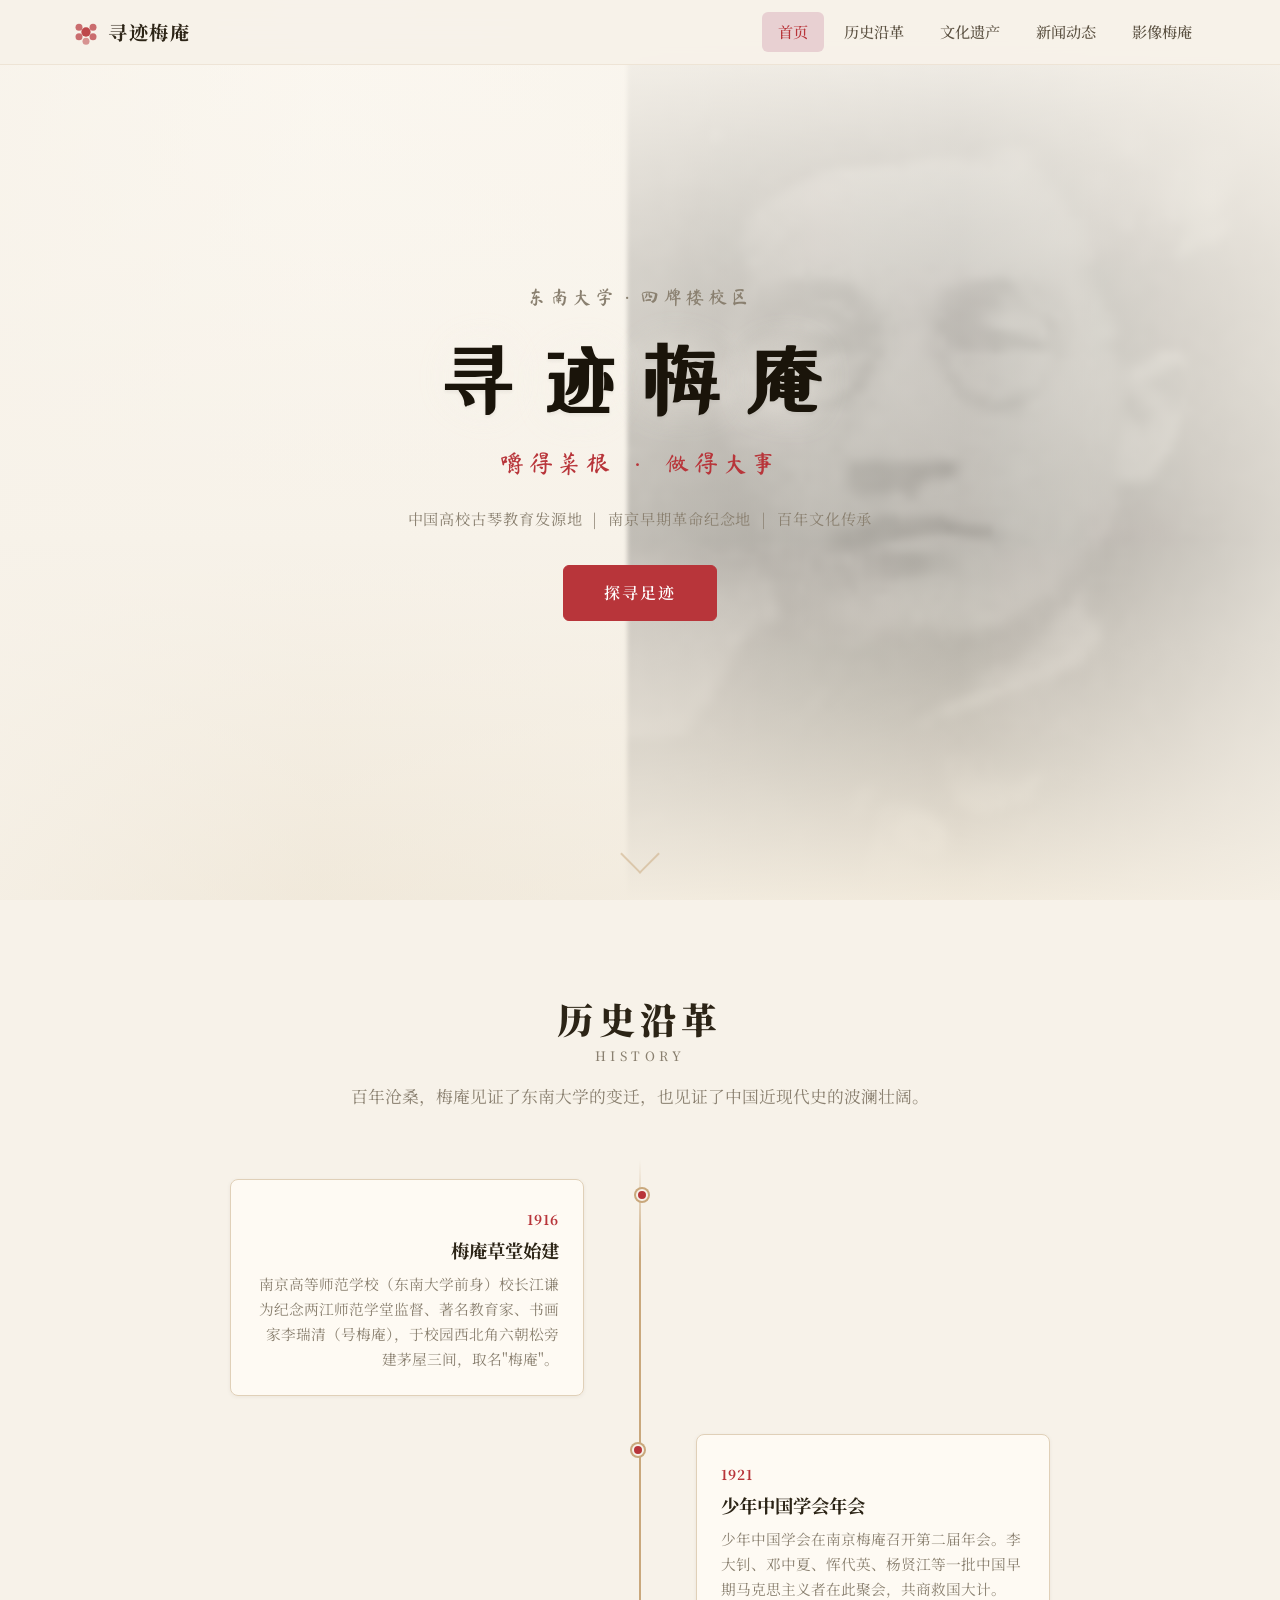
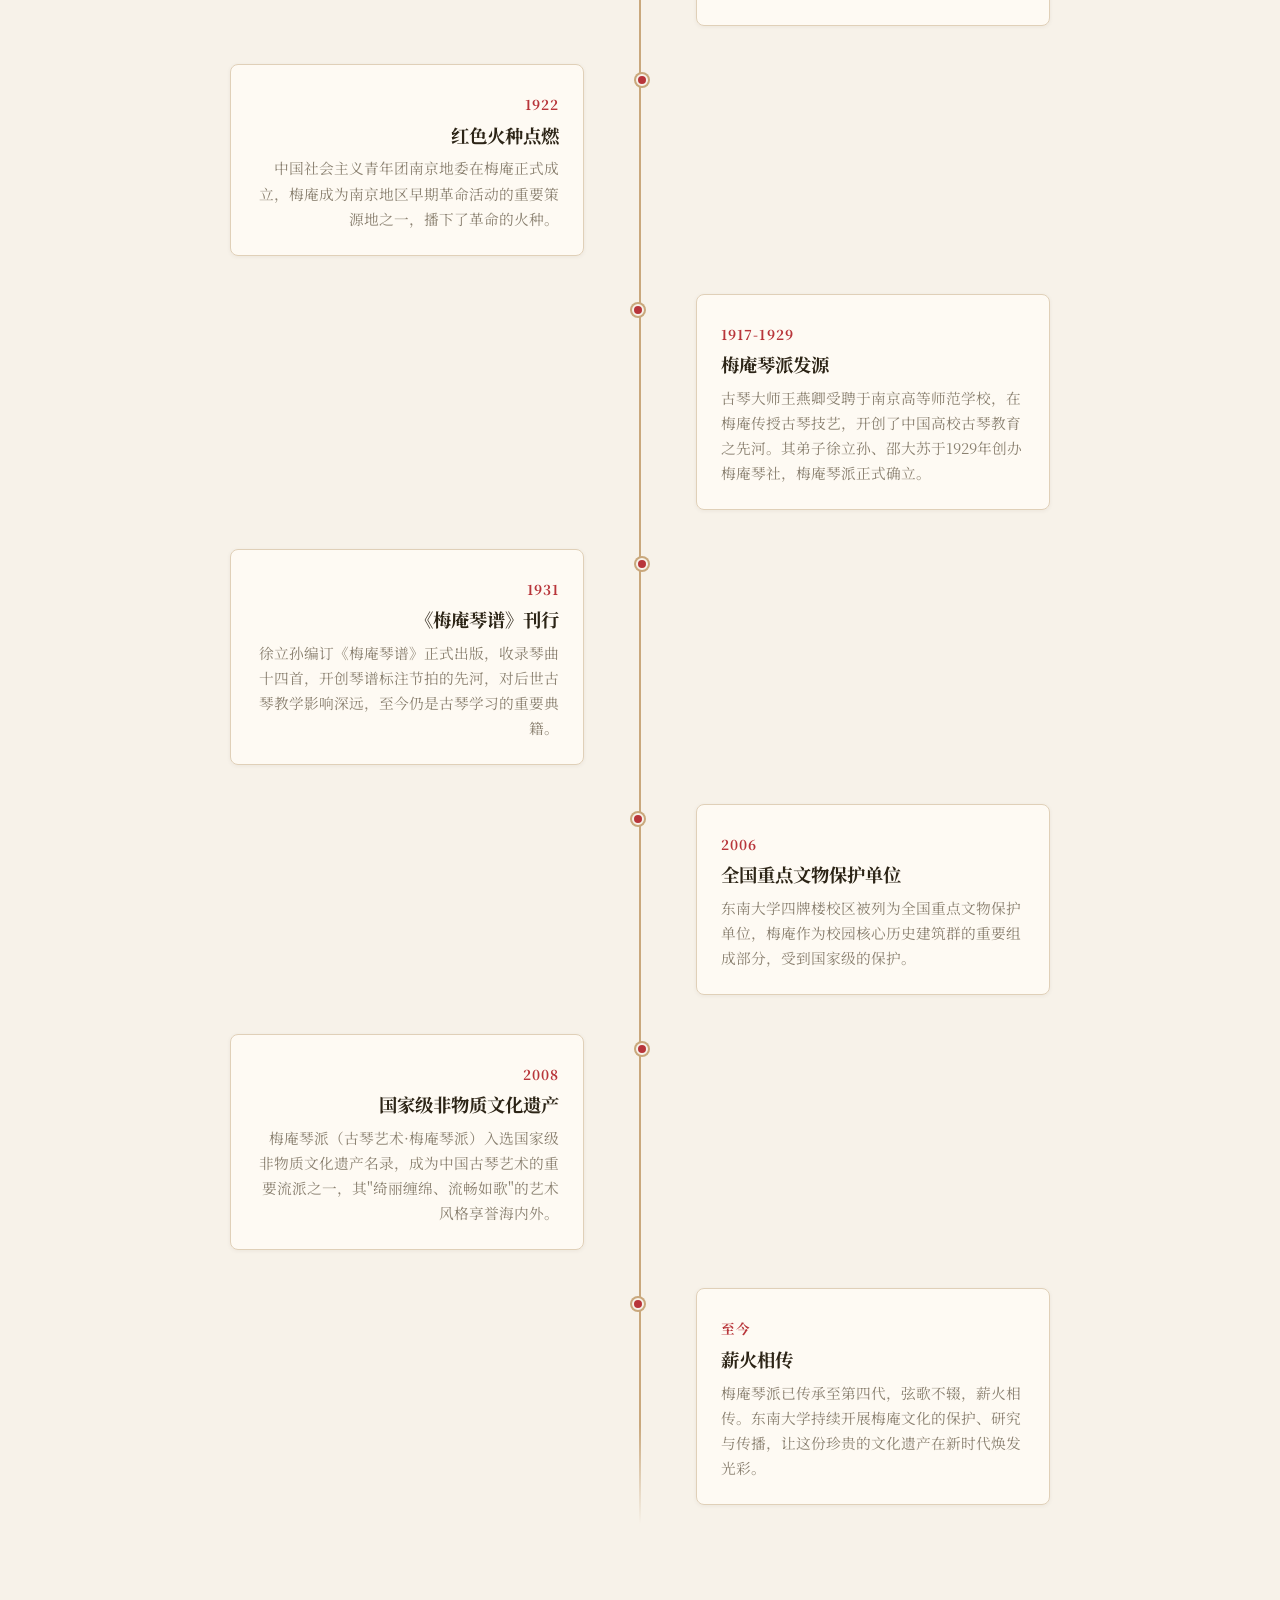
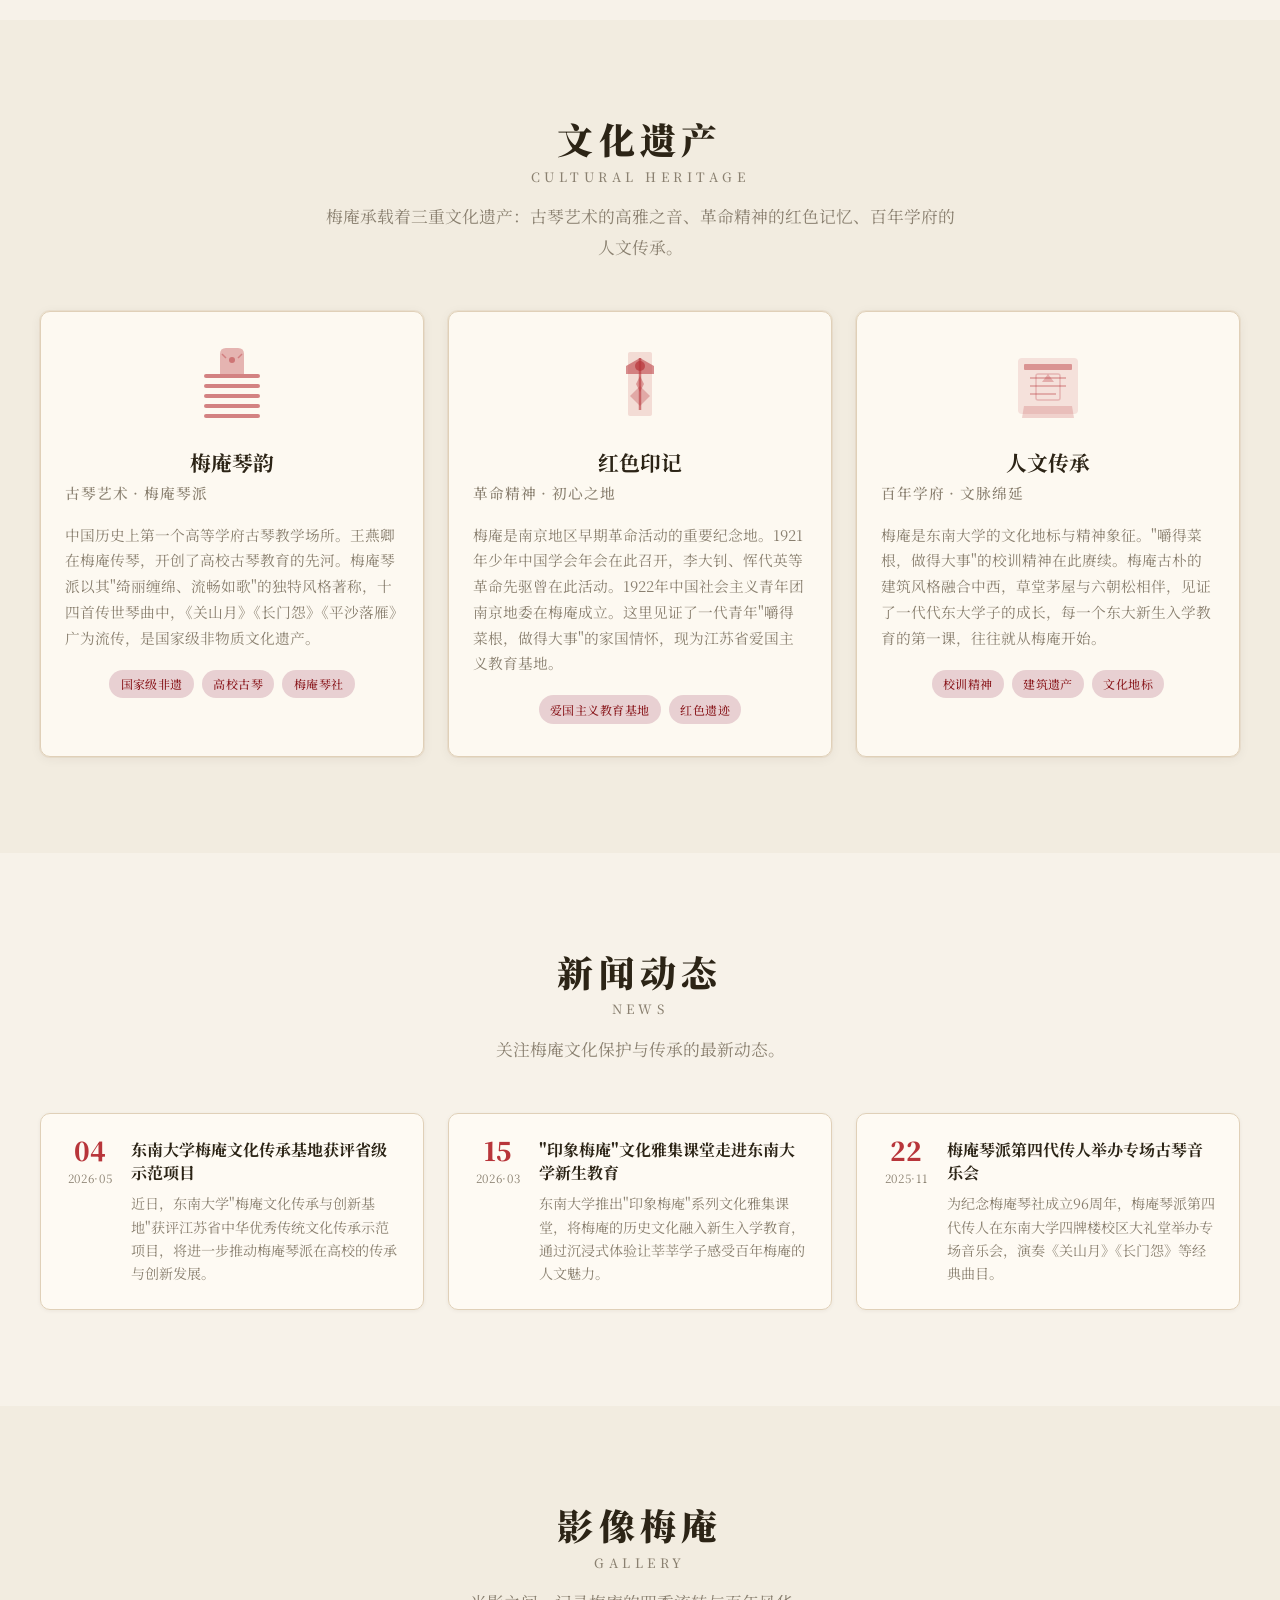
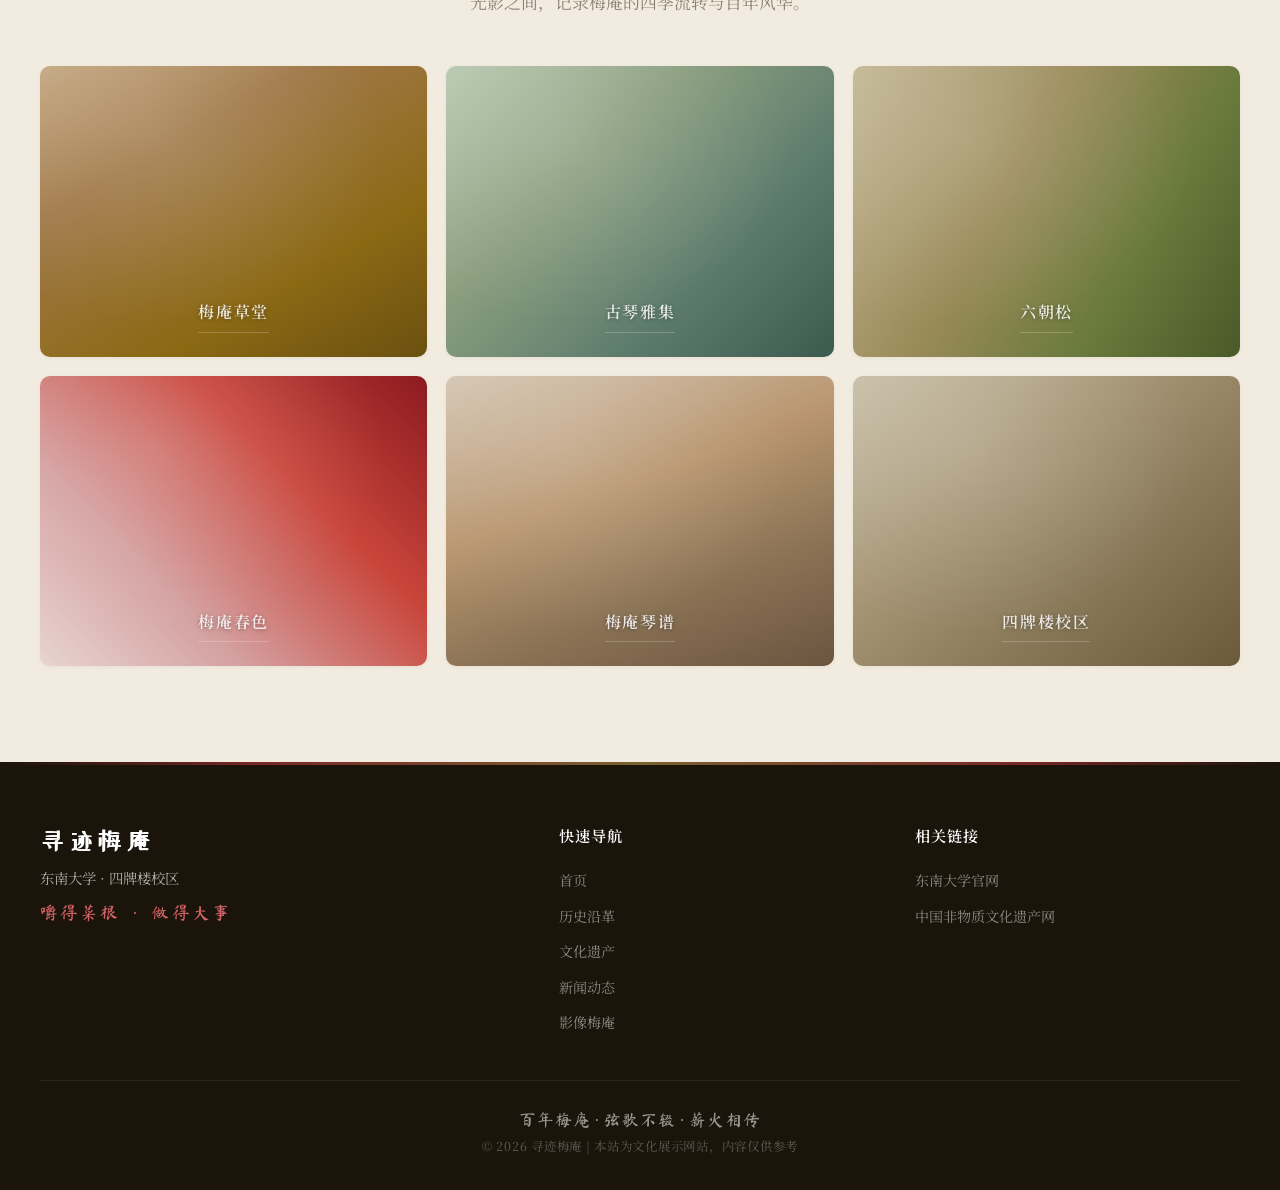
==== 寻迹梅庵.html @ d56ff4b8 "feat: Hero背景改为左梅庵右谢远定虚实结合" ====
<!DOCTYPE html>
<html lang="zh-CN">
<head>
  <meta charset="UTF-8">
  <meta name="viewport" content="width=device-width, initial-scale=1.0">
  <meta name="description" content="寻迹梅庵——东南大学梅庵，中国古琴教育发源地，南京早期革命纪念地。探访千年古韵与梅影禅心。">
  <title>寻迹梅庵 | 东南大学</title>
  <link rel="preconnect" href="https://fonts.googleapis.com">
  <link rel="preconnect" href="https://fonts.gstatic.com" crossorigin>
  <link href="https://fonts.googleapis.com/css2?family=Noto+Serif+SC:wght@400;500;700;900&family=ZCOOL+XiaoWei&family=Ma+Shan+Zheng&display=swap" rel="stylesheet">
  <link rel="stylesheet" href="style.css">
</head>
<body>

  <!-- ========== 导航栏 ========== -->
  <header class="nav" id="navbar">
    <div class="nav-inner">
      <a href="#hero" class="nav-logo">
        <svg class="plum-icon" viewBox="0 0 24 24" width="28" height="28">
          <circle cx="12" cy="12" r="4" fill="currentColor" opacity="0.9"/>
          <circle cx="18" cy="8" r="3" fill="currentColor" opacity="0.7"/>
          <circle cx="6" cy="8" r="3" fill="currentColor" opacity="0.7"/>
          <circle cx="18" cy="16" r="3" fill="currentColor" opacity="0.7"/>
          <circle cx="6" cy="16" r="3" fill="currentColor" opacity="0.7"/>
          <circle cx="12" cy="20" r="3" fill="currentColor" opacity="0.5"/>
        </svg>
        <span>寻迹梅庵</span>
      </a>
      <nav class="nav-links" id="navLinks">
        <a href="#hero" class="active">首页</a>
        <a href="#history">历史沿革</a>
        <a href="#heritage">文化遗产</a>
        <a href="#news">新闻动态</a>
        <a href="#gallery">影像梅庵</a>
      </nav>
      <button class="hamburger" id="hamburger" aria-label="菜单">
        <span></span><span></span><span></span>
      </button>
    </div>
  </header>

  <main>

    <!-- ========== HERO 大屏 ========== -->
    <section class="hero" id="hero">
      <div class="hero-bg">
        <div class="hero-bg-left"></div>
        <div class="hero-bg-right"></div>
        <div class="hero-bg-overlay"></div>
      </div>
      <!-- 飘落花瓣 -->
      <div class="petals" aria-hidden="true">
        <span class="petal p1"></span><span class="petal p2"></span><span class="petal p3"></span>
        <span class="petal p4"></span><span class="petal p5"></span><span class="petal p6"></span>
        <span class="petal p7"></span><span class="petal p8"></span>
      </div>
      <div class="hero-content">
        <p class="hero-pre">东南大学 · 四牌楼校区</p>
        <h1 class="hero-title">寻迹梅庵</h1>
        <p class="hero-sub">嚼得菜根 &nbsp;·&nbsp; 做得大事</p>
        <p class="hero-desc">中国高校古琴教育发源地 &nbsp;|&nbsp; 南京早期革命纪念地 &nbsp;|&nbsp; 百年文化传承</p>
        <a href="#history" class="hero-cta">探寻足迹</a>
      </div>
      <div class="scroll-hint">
        <span></span>
      </div>
    </section>

    <!-- ========== 历史沿革 ========== -->
    <section class="section" id="history">
      <div class="container">
        <h2 class="section-title reveal">
          <span class="title-cn">历史沿革</span>
          <span class="title-en">HISTORY</span>
        </h2>
        <p class="section-intro reveal">百年沧桑，梅庵见证了东南大学的变迁，也见证了中国近现代史的波澜壮阔。</p>

        <div class="timeline">
          <div class="timeline-line"></div>

          <div class="timeline-event left reveal">
            <div class="timeline-card">
              <span class="timeline-year">1916</span>
              <h3>梅庵草堂始建</h3>
              <p>南京高等师范学校（东南大学前身）校长江谦为纪念两江师范学堂监督、著名教育家、书画家李瑞清（号梅庵），于校园西北角六朝松旁建茅屋三间，取名"梅庵"。</p>
            </div>
          </div>

          <div class="timeline-event right reveal">
            <div class="timeline-card">
              <span class="timeline-year">1921</span>
              <h3>少年中国学会年会</h3>
              <p>少年中国学会在南京梅庵召开第二届年会。李大钊、邓中夏、恽代英、杨贤江等一批中国早期马克思主义者在此聚会，共商救国大计。</p>
            </div>
          </div>

          <div class="timeline-event left reveal">
            <div class="timeline-card">
              <span class="timeline-year">1922</span>
              <h3>红色火种点燃</h3>
              <p>中国社会主义青年团南京地委在梅庵正式成立，梅庵成为南京地区早期革命活动的重要策源地之一，播下了革命的火种。</p>
            </div>
          </div>

          <div class="timeline-event right reveal">
            <div class="timeline-card">
              <span class="timeline-year">1917-1929</span>
              <h3>梅庵琴派发源</h3>
              <p>古琴大师王燕卿受聘于南京高等师范学校，在梅庵传授古琴技艺，开创了中国高校古琴教育之先河。其弟子徐立孙、邵大苏于1929年创办梅庵琴社，梅庵琴派正式确立。</p>
            </div>
          </div>

          <div class="timeline-event left reveal">
            <div class="timeline-card">
              <span class="timeline-year">1931</span>
              <h3>《梅庵琴谱》刊行</h3>
              <p>徐立孙编订《梅庵琴谱》正式出版，收录琴曲十四首，开创琴谱标注节拍的先河，对后世古琴教学影响深远，至今仍是古琴学习的重要典籍。</p>
            </div>
          </div>

          <div class="timeline-event right reveal">
            <div class="timeline-card">
              <span class="timeline-year">2006</span>
              <h3>全国重点文物保护单位</h3>
              <p>东南大学四牌楼校区被列为全国重点文物保护单位，梅庵作为校园核心历史建筑群的重要组成部分，受到国家级的保护。</p>
            </div>
          </div>

          <div class="timeline-event left reveal">
            <div class="timeline-card">
              <span class="timeline-year">2008</span>
              <h3>国家级非物质文化遗产</h3>
              <p>梅庵琴派（古琴艺术·梅庵琴派）入选国家级非物质文化遗产名录，成为中国古琴艺术的重要流派之一，其"绮丽缠绵、流畅如歌"的艺术风格享誉海内外。</p>
            </div>
          </div>

          <div class="timeline-event right reveal">
            <div class="timeline-card">
              <span class="timeline-year">至今</span>
              <h3>薪火相传</h3>
              <p>梅庵琴派已传承至第四代，弦歌不辍，薪火相传。东南大学持续开展梅庵文化的保护、研究与传播，让这份珍贵的文化遗产在新时代焕发光彩。</p>
            </div>
          </div>
        </div>
      </div>
    </section>

    <!-- ========== 文化遗产（三卡片） ========== -->
    <section class="section section-alt" id="heritage">
      <div class="container">
        <h2 class="section-title reveal">
          <span class="title-cn">文化遗产</span>
          <span class="title-en">CULTURAL HERITAGE</span>
        </h2>
        <p class="section-intro reveal">梅庵承载着三重文化遗产：古琴艺术的高雅之音、革命精神的红色记忆、百年学府的人文传承。</p>

        <div class="heritage-cards">
          <div class="heritage-card reveal" style="--delay: 0">
            <div class="card-icon">
              <svg viewBox="0 0 80 80" width="80" height="80">
                <rect x="12" y="30" width="56" height="4" rx="2" fill="currentColor" opacity="0.6"/>
                <rect x="12" y="40" width="56" height="4" rx="2" fill="currentColor" opacity="0.6"/>
                <rect x="12" y="50" width="56" height="4" rx="2" fill="currentColor" opacity="0.6"/>
                <rect x="12" y="60" width="56" height="4" rx="2" fill="currentColor" opacity="0.6"/>
                <rect x="12" y="70" width="56" height="4" rx="2" fill="currentColor" opacity="0.6"/>
                <path d="M28 30 L28 10 Q28 4 34 4 L46 4 Q52 4 52 10 L52 30" fill="currentColor" opacity="0.35"/>
                <circle cx="40" cy="16" r="3" fill="currentColor" opacity="0.5"/>
                <line x1="34" y1="14" x2="30" y2="10" stroke="currentColor" stroke-width="1.5" opacity="0.4"/>
                <line x1="46" y1="14" x2="50" y2="10" stroke="currentColor" stroke-width="1.5" opacity="0.4"/>
              </svg>
            </div>
            <h3>梅庵琴韵</h3>
            <p class="card-subtitle">古琴艺术 · 梅庵琴派</p>
            <p>中国历史上第一个高等学府古琴教学场所。王燕卿在梅庵传琴，开创了高校古琴教育的先河。梅庵琴派以其"绮丽缠绵、流畅如歌"的独特风格著称，十四首传世琴曲中，《关山月》《长门怨》《平沙落雁》广为流传，是国家级非物质文化遗产。</p>
            <div class="card-tags">
              <span>国家级非遗</span><span>高校古琴</span><span>梅庵琴社</span>
            </div>
          </div>

          <div class="heritage-card reveal" style="--delay: 0.15">
            <div class="card-icon">
              <svg viewBox="0 0 80 80" width="80" height="80">
                <rect x="28" y="8" width="24" height="64" rx="2" fill="currentColor" opacity="0.15"/>
                <line x1="40" y1="14" x2="40" y2="66" stroke="currentColor" stroke-width="2.5" opacity="0.6"/>
                <path d="M26 22 L40 14 L54 22 L54 30 L26 30 Z" fill="currentColor" opacity="0.55"/>
                <circle cx="40" cy="22" r="5" fill="currentColor" opacity="0.7"/>
                <path d="M36 40 L40 32 L44 40 L40 48 Z" fill="currentColor" opacity="0.4"/>
                <path d="M30 52 L40 42 L50 52 L40 62 Z" fill="currentColor" opacity="0.3"/>
              </svg>
            </div>
            <h3>红色印记</h3>
            <p class="card-subtitle">革命精神 · 初心之地</p>
            <p>梅庵是南京地区早期革命活动的重要纪念地。1921年少年中国学会年会在此召开，李大钊、恽代英等革命先驱曾在此活动。1922年中国社会主义青年团南京地委在梅庵成立。这里见证了一代青年"嚼得菜根，做得大事"的家国情怀，现为江苏省爱国主义教育基地。</p>
            <div class="card-tags">
              <span>爱国主义教育基地</span><span>红色遗迹</span>
            </div>
          </div>

          <div class="heritage-card reveal" style="--delay: 0.3">
            <div class="card-icon">
              <svg viewBox="0 0 80 80" width="80" height="80">
                <rect x="10" y="14" width="60" height="56" rx="4" fill="currentColor" opacity="0.12"/>
                <rect x="16" y="20" width="48" height="6" rx="1" fill="currentColor" opacity="0.45"/>
                <line x1="22" y1="34" x2="58" y2="34" stroke="currentColor" stroke-width="2" opacity="0.3"/>
                <line x1="22" y1="42" x2="58" y2="42" stroke="currentColor" stroke-width="2" opacity="0.3"/>
                <line x1="22" y1="50" x2="48" y2="50" stroke="currentColor" stroke-width="2" opacity="0.3"/>
                <path d="M16 62 L14 74 L66 74 L64 62" fill="currentColor" opacity="0.2"/>
                <rect x="28" y="30" width="24" height="26" rx="2" stroke="currentColor" stroke-width="1.5" fill="none" opacity="0.25"/>
                <path d="M34 38 L40 30 L46 38" fill="currentColor" opacity="0.3"/>
              </svg>
            </div>
            <h3>人文传承</h3>
            <p class="card-subtitle">百年学府 · 文脉绵延</p>
            <p>梅庵是东南大学的文化地标与精神象征。"嚼得菜根，做得大事"的校训精神在此赓续。梅庵古朴的建筑风格融合中西，草堂茅屋与六朝松相伴，见证了一代代东大学子的成长，每一个东大新生入学教育的第一课，往往就从梅庵开始。</p>
            <div class="card-tags">
              <span>校训精神</span><span>建筑遗产</span><span>文化地标</span>
            </div>
          </div>
        </div>
      </div>
    </section>

    <!-- ========== 新闻动态 ========== -->
    <section class="section" id="news">
      <div class="container">
        <h2 class="section-title reveal">
          <span class="title-cn">新闻动态</span>
          <span class="title-en">NEWS</span>
        </h2>
        <p class="section-intro reveal">关注梅庵文化保护与传承的最新动态。</p>

        <div class="news-grid">
          <article class="news-card reveal">
            <div class="news-date"><span class="news-day">04</span><span class="news-mon">2026·05</span></div>
            <div class="news-body">
              <h3>东南大学梅庵文化传承基地获评省级示范项目</h3>
              <p>近日，东南大学"梅庵文化传承与创新基地"获评江苏省中华优秀传统文化传承示范项目，将进一步推动梅庵琴派在高校的传承与创新发展。</p>
            </div>
          </article>

          <article class="news-card reveal">
            <div class="news-date"><span class="news-day">15</span><span class="news-mon">2026·03</span></div>
            <div class="news-body">
              <h3>"印象梅庵"文化雅集课堂走进东南大学新生教育</h3>
              <p>东南大学推出"印象梅庵"系列文化雅集课堂，将梅庵的历史文化融入新生入学教育，通过沉浸式体验让莘莘学子感受百年梅庵的人文魅力。</p>
            </div>
          </article>

          <article class="news-card reveal">
            <div class="news-date"><span class="news-day">22</span><span class="news-mon">2025·11</span></div>
            <div class="news-body">
              <h3>梅庵琴派第四代传人举办专场古琴音乐会</h3>
              <p>为纪念梅庵琴社成立96周年，梅庵琴派第四代传人在东南大学四牌楼校区大礼堂举办专场音乐会，演奏《关山月》《长门怨》等经典曲目。</p>
            </div>
          </article>
        </div>
      </div>
    </section>

    <!-- ========== 影像梅庵 ========== -->
    <section class="section section-alt" id="gallery">
      <div class="container">
        <h2 class="section-title reveal">
          <span class="title-cn">影像梅庵</span>
          <span class="title-en">GALLERY</span>
        </h2>
        <p class="section-intro reveal">光影之间，记录梅庵的四季流转与百年风华。</p>

        <div class="gallery-grid">
          <!-- 6 张占位图：CSS 渐变模拟 -->
          <div class="gallery-item reveal" data-caption="梅庵草堂 — 六朝松旁的百年建筑">
            <div class="gallery-img g-img-1">
              <span class="gallery-label">梅庵草堂</span>
            </div>
          </div>
          <div class="gallery-item reveal" data-caption="古琴雅集 — 梅庵琴派传承人演奏">
            <div class="gallery-img g-img-2">
              <span class="gallery-label">古琴雅集</span>
            </div>
          </div>
          <div class="gallery-item reveal" data-caption="六朝松 — 与梅庵相伴千年的古树">
            <div class="gallery-img g-img-3">
              <span class="gallery-label">六朝松</span>
            </div>
          </div>
          <div class="gallery-item reveal" data-caption="梅庵春色 — 梅花盛开时节">
            <div class="gallery-img g-img-4">
              <span class="gallery-label">梅庵春色</span>
            </div>
          </div>
          <div class="gallery-item reveal" data-caption="梅庵琴谱 — 1931年徐立孙编订">
            <div class="gallery-img g-img-5">
              <span class="gallery-label">梅庵琴谱</span>
            </div>
          </div>
          <div class="gallery-item reveal" data-caption="四牌楼校区 — 全国重点文物保护单位">
            <div class="gallery-img g-img-6">
              <span class="gallery-label">四牌楼校区</span>
            </div>
          </div>
        </div>
      </div>
    </section>

  </main>

  <!-- ========== 页脚 ========== -->
  <footer class="footer">
    <div class="footer-decor"></div>
    <div class="container">
      <div class="footer-content">
        <div class="footer-brand">
          <h3>寻迹梅庵</h3>
          <p>东南大学 · 四牌楼校区</p>
          <p class="footer-motto">嚼得菜根 &nbsp;·&nbsp; 做得大事</p>
        </div>
        <div class="footer-links">
          <h4>快速导航</h4>
          <a href="#hero">首页</a>
          <a href="#history">历史沿革</a>
          <a href="#heritage">文化遗产</a>
          <a href="#news">新闻动态</a>
          <a href="#gallery">影像梅庵</a>
        </div>
        <div class="footer-links">
          <h4>相关链接</h4>
          <a href="https://www.seu.edu.cn" target="_blank" rel="noopener">东南大学官网</a>
          <a href="https://www.ihchina.cn" target="_blank" rel="noopener">中国非物质文化遗产网</a>
        </div>
      </div>
      <div class="footer-bottom">
        <p>百年梅庵 · 弦歌不辍 · 薪火相传</p>
        <p class="footer-copy">© 2026 寻迹梅庵 | 本站为文化展示网站，内容仅供参考</p>
      </div>
    </div>
  </footer>

  <!-- ========== 灯箱 ========== -->
  <div class="lightbox" id="lightbox" aria-hidden="true">
    <button class="lightbox-close" id="lightboxClose" aria-label="关闭">&times;</button>
    <div class="lightbox-content">
      <div class="lightbox-img" id="lightboxImg"></div>
      <p class="lightbox-caption" id="lightboxCaption"></p>
    </div>
  </div>

  <script src="script.js"></script>
</body>
</html>
---- style.css ----
/* ============================================================
   寻迹梅庵 — 东南大学梅庵文化展示网站
   设计语言：中国水墨风 × 现代极简
   ============================================================ */

/* ---------- Google Fonts ---------- */
/* Noto Serif SC, ZCOOL XiaoWei, Ma Shan Zheng — loaded via <link> */

/* ============================================================
   CSS 自定义属性
   ============================================================ */
:root {
  /* 核心色板 */
  --color-paper:      #f7f2e9;
  --color-paper-dark: #ede4d3;
  --color-paper-alt:  #f2ece0;
  --color-cream:      #fdfaf4;

  --color-ink:        #2c2416;
  --color-ink-dark:   #1a140a;
  --color-ink-light:  #5c5242;
  --color-ink-muted:  #8a8070;

  --color-ochre:      #9b6b3d;
  --color-ochre-light:#c9a87c;
  --color-ochre-lighter:#e0d0b8;

  --color-plum:       #b8353a;
  --color-plum-light: #d46468;
  --color-plum-dark:  #8b1a1f;
  --color-plum-pale:  #e8d0d2;

  --color-stone:      #7a7265;
  --color-jade:       #5b7a6c;
  --color-jade-light: #8aaa9c;
  --color-gold:       #b8944b;
  --color-gold-light: #d4bc7e;

  /* 表面 */
  --surface-card:     rgba(255,252,245,0.85);
  --surface-nav:      rgba(247,242,233,0.94);

  /* 阴影 */
  --shadow-sm:        0 1px 4px rgba(44,36,22,0.06);
  --shadow-md:        0 4px 16px rgba(44,36,22,0.08);
  --shadow-lg:        0 8px 32px rgba(44,36,22,0.10);
  --shadow-card:      0 2px 12px rgba(44,36,22,0.06), 0 0 0 1px rgba(201,168,124,0.15);

  /* 间距 */
  --space-section:    6rem;
  --space-container:  2rem;

  /* 过渡 */
  --ease-out:         cubic-bezier(0.22, 0.61, 0.36, 1);
  --ease-in-out:      cubic-bezier(0.4, 0, 0.2, 1);
}

/* ============================================================
   基础重置
   ============================================================ */
*, *::before, *::after {
  box-sizing: border-box;
  margin: 0;
  padding: 0;
}

html {
  scroll-behavior: smooth;
  font-size: 16px;
  -webkit-font-smoothing: antialiased;
  -moz-osx-font-smoothing: grayscale;
}

body {
  font-family: "Noto Serif SC", "STSong", "Songti SC", "SimSun", "KaiTi", serif;
  font-weight: 400;
  color: var(--color-ink-light);
  background-color: var(--color-paper);
  line-height: 1.85;
  overflow-x: hidden;
}

img { display: block; max-width: 100%; }
a { color: inherit; text-decoration: none; }
ul, ol { list-style: none; }
button { font: inherit; cursor: pointer; border: none; background: none; color: inherit; }

h1, h2, h3, h4 {
  font-family: "Noto Serif SC", "STZhongsong", "Songti SC", serif;
  font-weight: 700;
  color: var(--color-ink);
  line-height: 1.3;
}

/* ============================================================
   通用工具类
   ============================================================ */
.container {
  max-width: 1200px;
  margin: 0 auto;
  padding: 0 var(--space-container);
}

.section {
  padding: var(--space-section) 0;
}

.section-alt {
  background-color: var(--color-paper-alt);
}

.section-title {
  text-align: center;
  margin-bottom: 1rem;
}

.section-title .title-cn {
  display: block;
  font-size: 2.25rem;
  font-weight: 900;
  color: var(--color-ink);
  letter-spacing: 0.15em;
}

.section-title .title-en {
  display: block;
  font-size: 0.8rem;
  font-weight: 500;
  color: var(--color-ink-muted);
  letter-spacing: 0.35em;
  text-transform: uppercase;
  margin-top: 0.35rem;
}

.section-intro {
  text-align: center;
  max-width: 640px;
  margin: 0 auto 3rem;
  color: var(--color-ink-muted);
  font-size: 1.05rem;
}

/* ---------- 滚动渐现 ---------- */
.reveal {
  opacity: 0;
  transform: translateY(30px);
  transition: opacity 0.8s var(--ease-out), transform 0.8s var(--ease-out);
}

.reveal.revealed {
  opacity: 1;
  transform: translateY(0);
}

/* ============================================================
   导航栏
   ============================================================ */
.nav {
  position: fixed;
  top: 0;
  left: 0;
  right: 0;
  z-index: 1000;
  background: var(--surface-nav);
  backdrop-filter: blur(16px);
  -webkit-backdrop-filter: blur(16px);
  border-bottom: 1px solid rgba(201,168,124,0.18);
  transition: box-shadow 0.3s ease;
}

.nav.scrolled {
  box-shadow: 0 1px 12px rgba(44,36,22,0.08);
}

.nav-inner {
  display: flex;
  align-items: center;
  justify-content: space-between;
  max-width: 1200px;
  margin: 0 auto;
  padding: 0 var(--space-container);
  height: 64px;
}

.nav-logo {
  display: flex;
  align-items: center;
  gap: 0.5rem;
  font-size: 1.2rem;
  font-weight: 700;
  color: var(--color-ink);
  letter-spacing: 0.08em;
  transition: color 0.2s;
}

.nav-logo:hover { color: var(--color-plum); }
.plum-icon { color: var(--color-plum); transition: transform 0.3s ease; }
.nav-logo:hover .plum-icon { transform: rotate(30deg); }

.nav-links {
  display: flex;
  gap: 0.25rem;
}

.nav-links a {
  padding: 0.4rem 1rem;
  border-radius: 6px;
  font-size: 0.95rem;
  font-weight: 500;
  color: var(--color-ink-light);
  transition: color 0.25s, background 0.25s;
}

.nav-links a:hover,
.nav-links a.active {
  color: var(--color-plum);
  background: var(--color-plum-pale);
}

/* ---------- 汉堡菜单 ---------- */
.hamburger {
  display: none;
  flex-direction: column;
  gap: 5px;
  padding: 4px;
  cursor: pointer;
}

.hamburger span {
  display: block;
  width: 24px;
  height: 2px;
  background: var(--color-ink);
  border-radius: 2px;
  transition: transform 0.3s ease, opacity 0.3s ease;
}

.hamburger.open span:nth-child(1) { transform: translateY(7px) rotate(45deg); }
.hamburger.open span:nth-child(2) { opacity: 0; }
.hamburger.open span:nth-child(3) { transform: translateY(-7px) rotate(-45deg); }

/* ============================================================
   HERO 大屏
   ============================================================ */
.hero {
  position: relative;
  min-height: 100vh;
  display: flex;
  align-items: center;
  justify-content: center;
  overflow: hidden;
}

.hero-bg {
  position: absolute;
  inset: 0;
  z-index: -1;
  display: flex;
}

/* 左半 — 东南大学梅庵 */
.hero-bg-left {
  width: 50%;
  height: 100%;
  background: url('images/meian_wikimedia.jpg') center/cover no-repeat;
  filter: blur(2px) brightness(0.65);
  transform: scale(1.04); /* 防止模糊边缘露白 */
}

/* 右半 — 谢远定全身像 */
.hero-bg-right {
  width: 50%;
  height: 100%;
  background: url('images/0e08924de571230f312fb9c9788cb3e2.jpeg') center/cover no-repeat;
  filter: blur(2px) brightness(0.65);
  transform: scale(1.04);
}

/* 虚化渐变遮罩 — 保持宣纸底色氛围，确保文字可读 */
.hero-bg-overlay {
  position: absolute;
  inset: 0;
  background:
    linear-gradient(90deg,
      rgba(247,242,233,0.75) 0%,
      rgba(247,242,233,0.35) 25%,
      rgba(247,242,233,0.55) 50%,
      rgba(247,242,233,0.35) 75%,
      rgba(247,242,233,0.75) 100%
    ),
    linear-gradient(180deg,
      var(--color-cream) 0%,
      rgba(253,250,244,0.6) 30%,
      rgba(247,242,233,0.4) 60%,
      var(--color-paper-dark) 100%
    );
}

/* 飘落花瓣 */
.petals { position: absolute; inset: 0; pointer-events: none; overflow: hidden; }
.petal {
  position: absolute;
  top: -40px;
  width: 16px;
  height: 16px;
  background: var(--color-plum);
  border-radius: 50% 0 50% 50%;
  opacity: 0;
  animation: petalFall linear infinite;
}
.petal::after {
  content: '';
  position: absolute;
  top: 0; left: 0;
  width: 100%; height: 100%;
  border-radius: inherit;
  background: var(--color-plum-light);
  transform: rotate(72deg);
  opacity: 0.6;
}

.p1 { left: 8%;  animation-duration: 14s; animation-delay: 0s; opacity: 0.14; width: 14px; height: 14px; }
.p2 { left: 18%; animation-duration: 17s; animation-delay: 2s; opacity: 0.10; width: 18px; height: 18px; }
.p3 { left: 28%; animation-duration: 13s; animation-delay: 5s; opacity: 0.12; width: 12px; height: 12px; }
.p4 { left: 42%; animation-duration: 19s; animation-delay: 1s; opacity: 0.09; width: 20px; height: 20px; }
.p5 { left: 55%; animation-duration: 15s; animation-delay: 4s; opacity: 0.11; width: 15px; height: 15px; }
.p6 { left: 68%; animation-duration: 16s; animation-delay: 3s; opacity: 0.13; width: 13px; height: 13px; }
.p7 { left: 80%; animation-duration: 18s; animation-delay: 6s; opacity: 0.10; width: 17px; height: 17px; }
.p8 { left: 92%; animation-duration: 14s; animation-delay: 7s; opacity: 0.12; width: 14px; height: 14px; }

@keyframes petalFall {
  0%   { transform: translateY(-60px) rotate(0deg) translateX(0); opacity: 0; }
  5%   { opacity: var(--p-opacity, 0.12); }
  80%  { opacity: var(--p-opacity, 0.12); }
  100% { transform: translateY(105vh) rotate(540deg) translateX(120px); opacity: 0; }
}

/* Hero 内容 */
.hero-content {
  text-align: center;
  z-index: 2;
  padding: 0 var(--space-container);
  max-width: 780px;
}

.hero-pre {
  font-family: "Ma Shan Zheng", "STKaiti", "KaiTi", cursive;
  font-size: 1.2rem;
  color: var(--color-ink-muted);
  letter-spacing: 0.18em;
  margin-bottom: 0.8rem;
  opacity: 0;
  animation: fadeUp 0.8s 0.2s forwards;
}

.hero-title {
  font-family: "ZCOOL XiaoWei", "STKaiti", "KaiTi", "Noto Serif SC", serif;
  font-size: clamp(3rem, 7vw, 5rem);
  font-weight: 900;
  color: var(--color-ink-dark);
  letter-spacing: 0.25em;
  margin-bottom: 0.6rem;
  opacity: 0;
  animation: fadeUp 0.8s 0.4s forwards;
  text-shadow: 0 0 40px rgba(247,242,233,0.6), 0 2px 4px rgba(0,0,0,0.08);
}

.hero-sub {
  font-family: "Ma Shan Zheng", "STKaiti", "KaiTi", cursive;
  font-size: 1.5rem;
  color: var(--color-plum);
  letter-spacing: 0.2em;
  margin-bottom: 1.2rem;
  opacity: 0;
  animation: fadeUp 0.8s 0.6s forwards;
}

.hero-desc {
  font-size: 0.95rem;
  color: var(--color-ink-muted);
  letter-spacing: 0.06em;
  margin-bottom: 2rem;
  opacity: 0;
  animation: fadeUp 0.8s 0.8s forwards;
}

.hero-cta {
  display: inline-block;
  padding: 0.75rem 2.5rem;
  font-size: 1rem;
  font-weight: 600;
  letter-spacing: 0.12em;
  color: #fff;
  background: var(--color-plum);
  border: 1px solid var(--color-plum);
  border-radius: 6px;
  transition: all 0.3s ease;
  opacity: 0;
  animation: fadeUp 0.8s 1s forwards;
}

.hero-cta:hover {
  background: var(--color-plum-dark);
  border-color: var(--color-plum-dark);
  box-shadow: 0 6px 20px rgba(184,53,58,0.25);
  transform: translateY(-1px);
}

@keyframes fadeUp {
  from { opacity: 0; transform: translateY(20px); }
  to   { opacity: 1; transform: translateY(0); }
}

/* 滚动提示 */
.scroll-hint {
  position: absolute;
  bottom: 2rem;
  left: 50%;
  transform: translateX(-50%);
  animation: bounceHint 2s ease-in-out infinite;
}
.scroll-hint span {
  display: block;
  width: 28px;
  height: 28px;
  border-right: 2px solid var(--color-ochre-light);
  border-bottom: 2px solid var(--color-ochre-light);
  transform: rotate(45deg);
  opacity: 0.5;
}
@keyframes bounceHint {
  0%, 100% { transform: translateX(-50%) translateY(0); }
  50%      { transform: translateX(-50%) translateY(8px); }
}

/* ============================================================
   历史时间线
   ============================================================ */
.timeline {
  position: relative;
  max-width: 900px;
  margin: 0 auto;
}

.timeline-line {
  position: absolute;
  left: 50%;
  top: 0;
  bottom: 0;
  width: 2px;
  background: linear-gradient(180deg,
    transparent 0%,
    var(--color-ochre-light) 5%,
    var(--color-ochre-light) 95%,
    transparent 100%);
  transform: translateX(-50%);
}

.timeline-event {
  position: relative;
  width: 50%;
  padding: 1.2rem 2.5rem;
}

.timeline-event.left  { padding-right: 3.5rem; text-align: right; }
.timeline-event.right { padding-left: 3.5rem; margin-left: 50%; }

/* 时间线圆点 */
.timeline-event::before {
  content: '';
  position: absolute;
  top: 1.8rem;
  width: 12px;
  height: 12px;
  border-radius: 50%;
  background: var(--color-plum);
  border: 2px solid var(--color-paper);
  box-shadow: 0 0 0 2px var(--color-ochre-light);
  z-index: 2;
}
.timeline-event.left::before  { right: -8px; }
.timeline-event.right::before { left: -8px; }

.timeline-card {
  background: var(--surface-card);
  border: 1px solid var(--color-ochre-lighter);
  border-radius: 8px;
  padding: 1.5rem;
  box-shadow: var(--shadow-sm);
  transition: box-shadow 0.3s ease, transform 0.3s ease;
}

.timeline-card:hover {
  box-shadow: var(--shadow-md);
  transform: translateY(-2px);
}

.timeline-year {
  display: inline-block;
  font-size: 0.85rem;
  font-weight: 700;
  color: var(--color-plum);
  letter-spacing: 0.08em;
  margin-bottom: 0.4rem;
}

.timeline-card h3 {
  font-size: 1.15rem;
  margin-bottom: 0.5rem;
  color: var(--color-ink);
}

.timeline-card p {
  font-size: 0.92rem;
  color: var(--color-ink-muted);
  line-height: 1.7;
}

/* ============================================================
   文化遗产卡片
   ============================================================ */
.heritage-cards {
  display: grid;
  grid-template-columns: repeat(3, 1fr);
  gap: 1.5rem;
}

.heritage-card {
  background: var(--surface-card);
  border: 1px solid var(--color-ochre-lighter);
  border-radius: 10px;
  padding: 2rem 1.5rem;
  text-align: center;
  box-shadow: var(--shadow-card);
  transition: transform 0.35s var(--ease-out), box-shadow 0.35s var(--ease-out);
}

.heritage-card:hover {
  transform: translateY(-6px);
  box-shadow: var(--shadow-lg);
}

.card-icon {
  color: var(--color-plum);
  margin-bottom: 1rem;
  display: inline-block;
}

.heritage-card h3 {
  font-size: 1.3rem;
  margin-bottom: 0.25rem;
}

.card-subtitle {
  font-size: 0.85rem;
  color: var(--color-plum);
  letter-spacing: 0.06em;
  margin-bottom: 1rem;
  font-weight: 500;
}

.heritage-card > p {
  font-size: 0.92rem;
  color: var(--color-ink-muted);
  text-align: left;
  line-height: 1.75;
}

.card-tags {
  display: flex;
  flex-wrap: wrap;
  justify-content: center;
  gap: 0.5rem;
  margin-top: 1.2rem;
}

.card-tags span {
  font-size: 0.75rem;
  padding: 0.2rem 0.7rem;
  border-radius: 20px;
  background: var(--color-plum-pale);
  color: var(--color-plum-dark);
  font-weight: 500;
  letter-spacing: 0.04em;
}

/* ============================================================
   新闻动态
   ============================================================ */
.news-grid {
  display: grid;
  grid-template-columns: repeat(3, 1fr);
  gap: 1.5rem;
}

.news-card {
  display: flex;
  gap: 1rem;
  background: var(--surface-card);
  border: 1px solid var(--color-ochre-lighter);
  border-radius: 10px;
  padding: 1.5rem;
  box-shadow: var(--shadow-sm);
  transition: box-shadow 0.3s ease, transform 0.3s ease;
}

.news-card:hover {
  box-shadow: var(--shadow-md);
  transform: translateY(-2px);
}

.news-date {
  flex-shrink: 0;
  text-align: center;
  min-width: 50px;
}

.news-day {
  display: block;
  font-size: 1.6rem;
  font-weight: 900;
  color: var(--color-plum);
  line-height: 1;
}

.news-mon {
  display: block;
  font-size: 0.72rem;
  color: var(--color-ink-muted);
  letter-spacing: 0.06em;
  margin-top: 0.25rem;
}

.news-body h3 {
  font-size: 1rem;
  margin-bottom: 0.5rem;
  line-height: 1.45;
}

.news-body p {
  font-size: 0.88rem;
  color: var(--color-ink-muted);
  line-height: 1.65;
}

/* ============================================================
   影像梅庵 Gallery
   ============================================================ */
.gallery-grid {
  display: grid;
  grid-template-columns: repeat(3, 1fr);
  gap: 1.2rem;
}

.gallery-item {
  cursor: pointer;
  border-radius: 10px;
  overflow: hidden;
  box-shadow: var(--shadow-sm);
  transition: transform 0.35s var(--ease-out), box-shadow 0.35s var(--ease-out);
}

.gallery-item:hover {
  transform: scale(1.025);
  box-shadow: var(--shadow-lg);
}

.gallery-img {
  aspect-ratio: 4 / 3;
  display: flex;
  align-items: flex-end;
  justify-content: center;
  padding: 1.5rem;
  position: relative;
  overflow: hidden;
}

/* 透镜光效 */
.gallery-img::before {
  content: '';
  position: absolute;
  inset: 0;
  background: radial-gradient(ellipse at 30% 25%, rgba(255,255,255,0.13) 0%, transparent 60%);
  z-index: 1;
  pointer-events: none;
}

.gallery-label {
  position: relative;
  z-index: 2;
  color: rgba(255,255,255,0.85);
  font-size: 1rem;
  font-weight: 600;
  letter-spacing: 0.1em;
  text-shadow: 0 1px 4px rgba(0,0,0,0.35);
  padding-bottom: 0.3rem;
  border-bottom: 1px solid rgba(255,255,255,0.2);
}

/* 6 种 CSS 渐变占位图 */
.g-img-1 { background: linear-gradient(150deg, #c4a882 0%, #a07848 30%, #8b6914 70%, #6b5010 100%); }
.g-img-2 { background: linear-gradient(135deg, #b8c9b0 0%, #8a9e7e 35%, #5b7a6c 70%, #3d5a4e 100%); }
.g-img-3 { background: linear-gradient(120deg, #c4b896 0%, #9b8b5a 40%, #6b7a3d 70%, #4a5a28 100%); }
.g-img-4 { background: linear-gradient(45deg,  #e8d5d0 0%, #d4a0a0 30%, #c9453b 65%, #8b1a1f 100%); }
.g-img-5 { background: linear-gradient(160deg, #d4c5b2 0%, #b8956e 40%, #8b7355 70%, #6b5540 100%); }
.g-img-6 { background: linear-gradient(140deg, #c8bfa8 0%, #a89878 35%, #8a7a5a 65%, #6a5a3a 100%); }

/* ============================================================
   灯箱 Lightbox
   ============================================================ */
.lightbox {
  position: fixed;
  inset: 0;
  z-index: 9999;
  background: rgba(20,15,8,0.92);
  display: flex;
  align-items: center;
  justify-content: center;
  opacity: 0;
  pointer-events: none;
  transition: opacity 0.35s ease;
  backdrop-filter: blur(8px);
}

.lightbox.open {
  opacity: 1;
  pointer-events: auto;
}

.lightbox-close {
  position: absolute;
  top: 1.5rem;
  right: 1.5rem;
  font-size: 2rem;
  color: #fff;
  width: 48px;
  height: 48px;
  display: flex;
  align-items: center;
  justify-content: center;
  border-radius: 50%;
  background: rgba(255,255,255,0.08);
  transition: background 0.25s;
  z-index: 10;
}

.lightbox-close:hover { background: rgba(255,255,255,0.18); }

.lightbox-content {
  text-align: center;
  max-width: 90vw;
  max-height: 90vh;
}

.lightbox-img {
  width: 600px;
  max-width: 85vw;
  aspect-ratio: 4 / 3;
  border-radius: 8px;
  margin: 0 auto;
  box-shadow: 0 8px 40px rgba(0,0,0,0.4);
}

.lightbox-caption {
  color: rgba(255,255,255,0.7);
  font-size: 0.95rem;
  margin-top: 1rem;
  letter-spacing: 0.06em;
}

/* ============================================================
   页脚
   ============================================================ */
.footer {
  position: relative;
  background: var(--color-ink-dark);
  color: rgba(255,255,255,0.65);
  padding: 4rem 0 2rem;
}

.footer-decor {
  position: absolute;
  top: 0;
  left: 0;
  right: 0;
  height: 3px;
  background: linear-gradient(90deg,
    transparent 0%,
    var(--color-plum) 20%,
    var(--color-gold) 50%,
    var(--color-plum) 80%,
    transparent 100%);
  opacity: 0.6;
}

.footer-content {
  display: grid;
  grid-template-columns: 1.5fr 1fr 1fr;
  gap: 2rem;
  margin-bottom: 2.5rem;
}

.footer-brand h3 {
  font-family: "ZCOOL XiaoWei", "STKaiti", serif;
  font-size: 1.5rem;
  color: #fff;
  letter-spacing: 0.15em;
  margin-bottom: 0.5rem;
}

.footer-brand p {
  font-size: 0.9rem;
  line-height: 1.7;
}

.footer-motto {
  font-family: "Ma Shan Zheng", cursive;
  font-size: 1.1rem !important;
  color: var(--color-plum-light) !important;
  margin-top: 0.5rem;
  letter-spacing: 0.12em;
}

.footer-links h4 {
  color: #fff;
  font-size: 0.95rem;
  margin-bottom: 1rem;
  font-weight: 600;
  letter-spacing: 0.06em;
}

.footer-links a {
  display: block;
  font-size: 0.88rem;
  color: rgba(255,255,255,0.5);
  padding: 0.3rem 0;
  transition: color 0.25s;
}

.footer-links a:hover { color: var(--color-plum-light); }

.footer-bottom {
  border-top: 1px solid rgba(255,255,255,0.08);
  padding-top: 1.5rem;
  text-align: center;
}

.footer-bottom p {
  font-size: 0.9rem;
  letter-spacing: 0.06em;
  line-height: 1.8;
}

.footer-bottom p:first-child {
  font-family: "Ma Shan Zheng", cursive;
  font-size: 1.05rem;
  color: rgba(255,255,255,0.55);
}

.footer-copy {
  font-size: 0.78rem !important;
  color: rgba(255,255,255,0.3) !important;
}

/* ============================================================
   响应式
   ============================================================ */

/* Tablet: 768px 以下 */
@media (max-width: 768px) {
  :root {
    --space-section: 4rem;
    --space-container: 1.25rem;
  }

  .section-title .title-cn { font-size: 1.7rem; }

  /* 导航 */
  .nav-links {
    position: fixed;
    top: 64px;
    right: 0;
    bottom: 0;
    width: 260px;
    flex-direction: column;
    background: var(--surface-nav);
    backdrop-filter: blur(20px);
    border-left: 1px solid var(--color-ochre-lighter);
    padding: 1.5rem;
    gap: 0;
    transform: translateX(100%);
    transition: transform 0.35s var(--ease-in-out);
    box-shadow: -4px 0 20px rgba(0,0,0,0.06);
  }

  .nav-links.open {
    transform: translateX(0);
  }
  .nav-links a {
    padding: 0.75rem 1rem;
    border-radius: 6px;
    font-size: 1rem;
  }
  .hamburger { display: flex; }

  /* Hero 移动端 — 上下堆叠 */
  .hero-bg { flex-direction: column; }
  .hero-bg-left,
  .hero-bg-right {
    width: 100%;
    height: 50%;
  }

  /* 时间线 */
  .timeline-line { left: 1rem; }
  .timeline-event,
  .timeline-event.left,
  .timeline-event.right {
    width: 100%;
    margin-left: 0;
    padding: 0.8rem 0 0.8rem 2.5rem;
    text-align: left;
  }
  .timeline-event.left::before,
  .timeline-event.right::before { left: 0.35rem; right: auto; }

  /* 卡片 */
  .heritage-cards { grid-template-columns: 1fr; }
  .news-grid { grid-template-columns: 1fr; }
  .gallery-grid { grid-template-columns: 1fr 1fr; }

  /* 页脚 */
  .footer-content { grid-template-columns: 1fr; text-align: center; }
}

/* 手机: 480px 以下 */
@media (max-width: 480px) {
  .heritage-cards { grid-template-columns: 1fr; }
  .news-grid { grid-template-columns: 1fr; }
  .gallery-grid { grid-template-columns: 1fr; }
  .hero-title { font-size: 2.4rem; }
}

/* 大屏: 1280px+ */
@media (min-width: 1280px) {
  .container { padding: 0; }
}

/* ============================================================
   减少动画偏好
   ============================================================ */
@media (prefers-reduced-motion: reduce) {
  html { scroll-behavior: auto; }
  .reveal { opacity: 1; transform: none; transition: none; }
  .petal { display: none; }
  .scroll-hint { display: none; }
  *, *::before, *::after { animation-duration: 0.01ms !important; transition-duration: 0.01ms !important; }
}
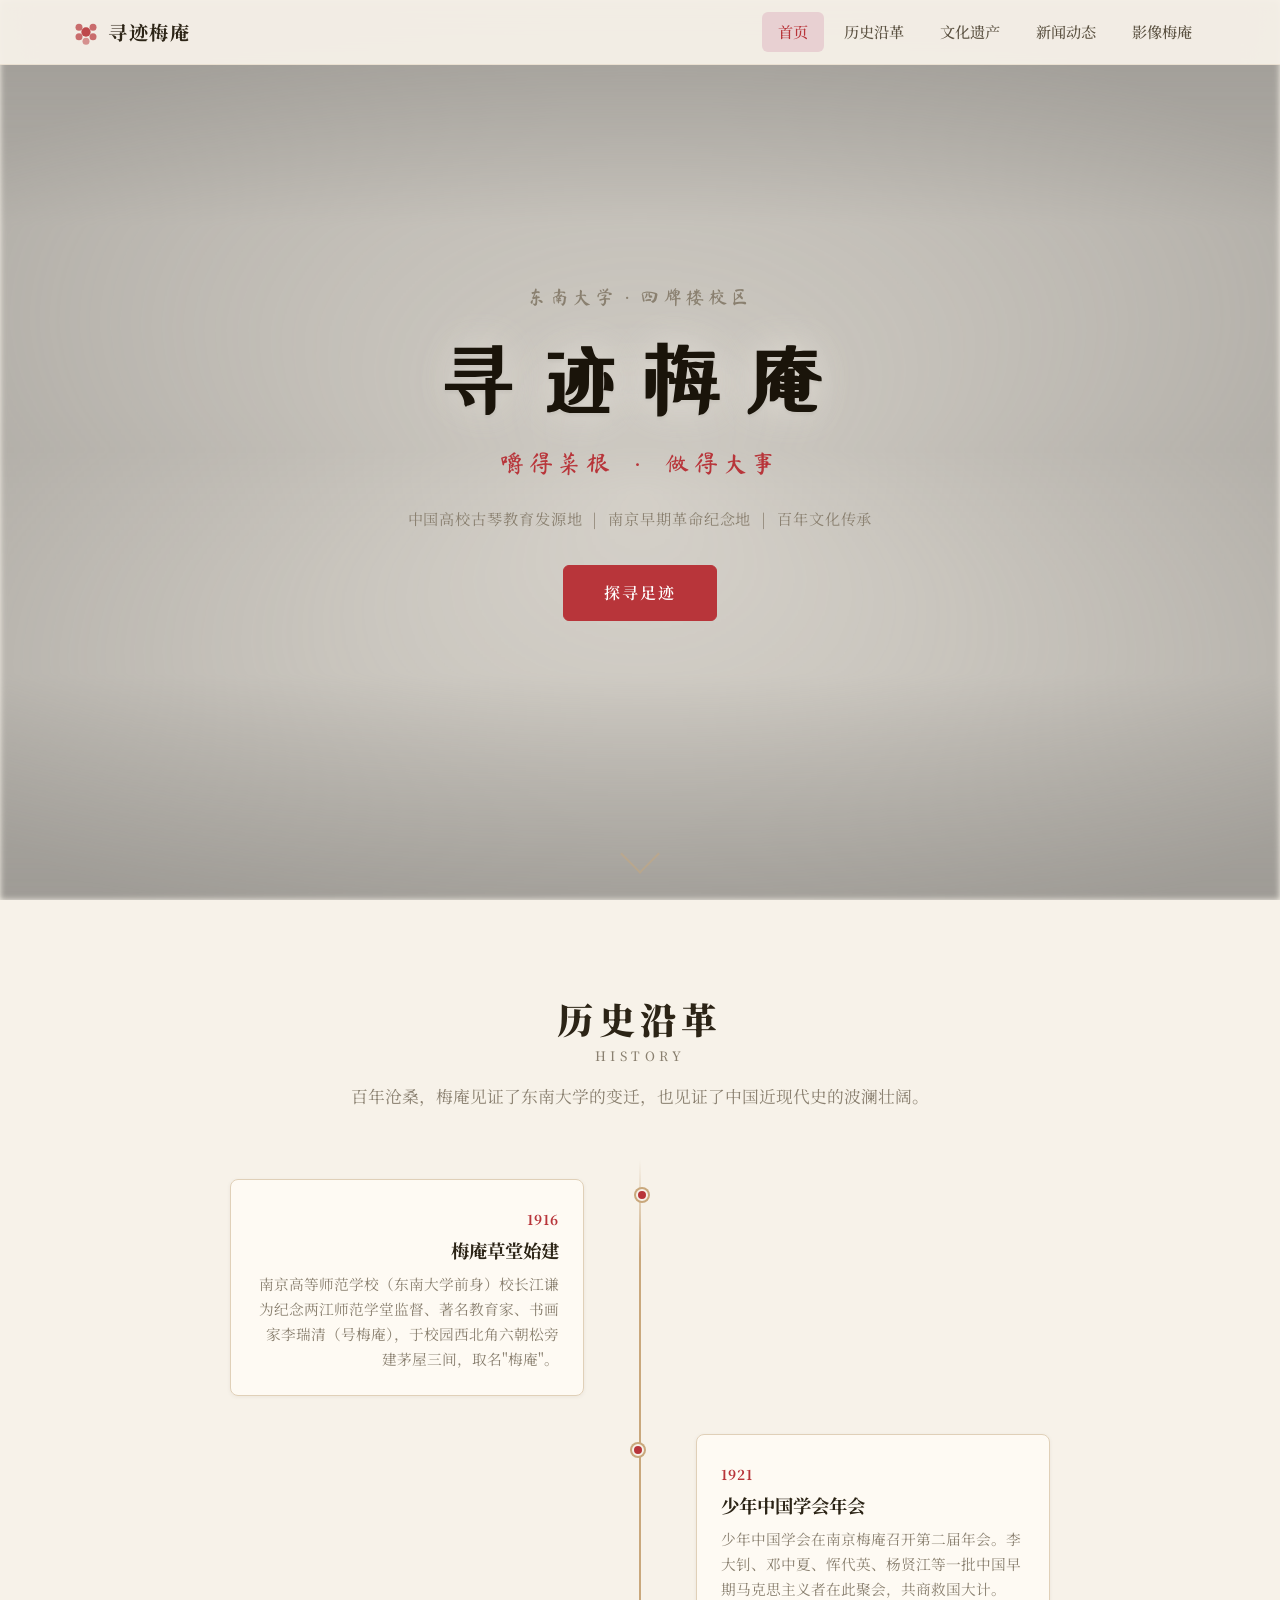
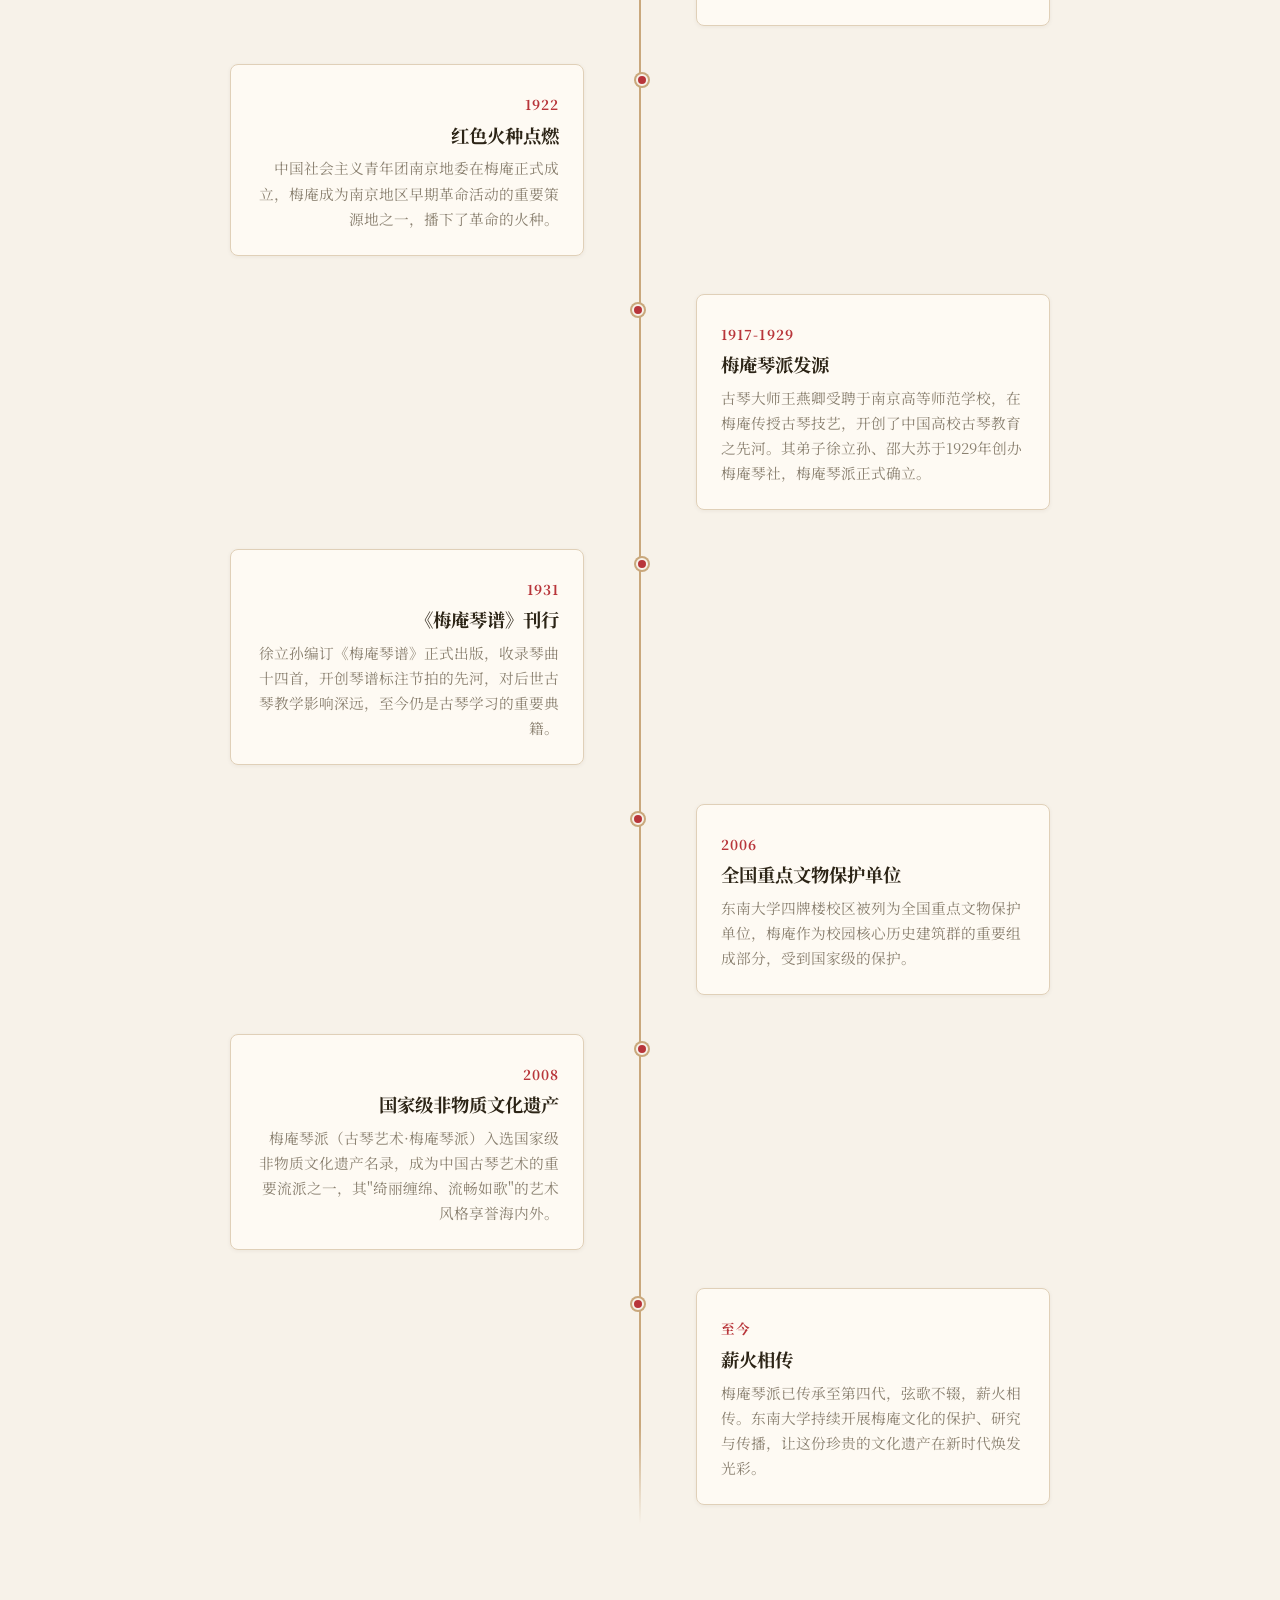
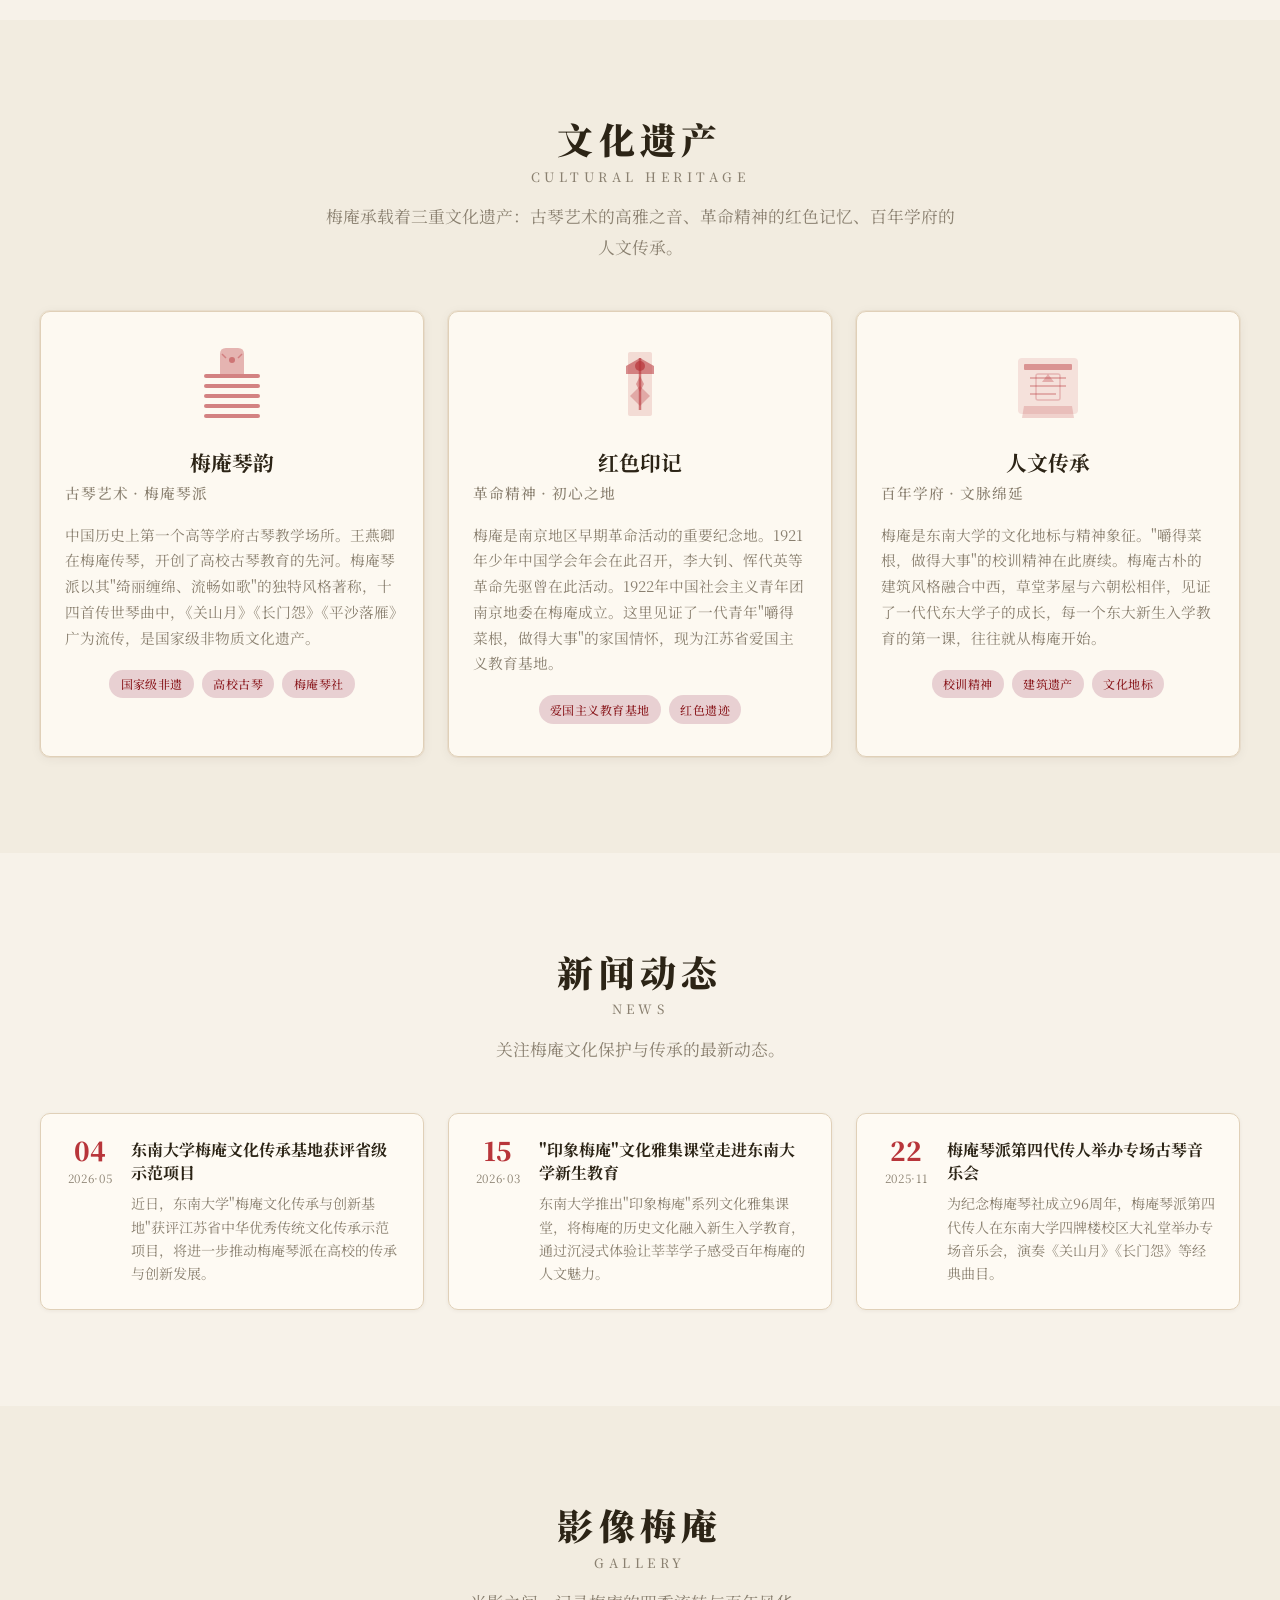
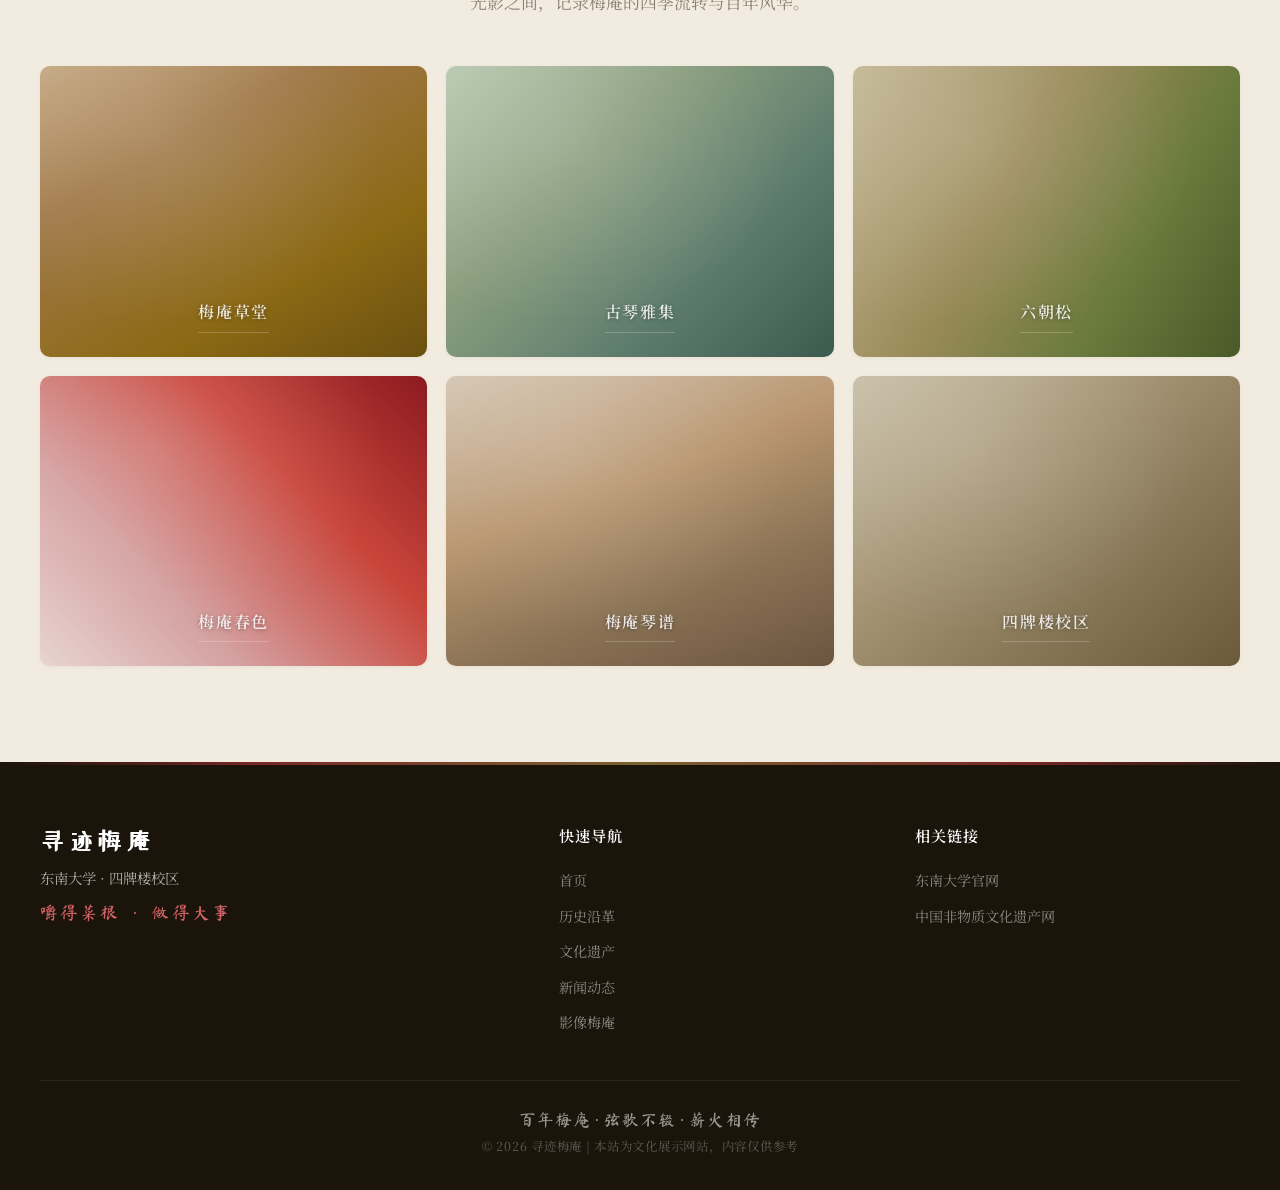
==== commit 5fba3181: "refine: Hero只用梅庵实拍照片，去掉谢远定，模糊渐变不挡文字" ====
--- a/寻迹梅庵.html
+++ b/寻迹梅庵.html
@@ -43,11 +43,7 @@
 
     <!-- ========== HERO 大屏 ========== -->
     <section class="hero" id="hero">
-      <div class="hero-bg">
-        <div class="hero-bg-left"></div>
-        <div class="hero-bg-right"></div>
-        <div class="hero-bg-overlay"></div>
-      </div>
+      <div class="hero-bg"></div>
       <!-- 飘落花瓣 -->
       <div class="petals" aria-hidden="true">
         <span class="petal p1"></span><span class="petal p2"></span><span class="petal p3"></span>
--- a/style.css
+++ b/style.css
@@ -255,44 +255,28 @@
   position: absolute;
   inset: 0;
   z-index: -1;
-  display: flex;
-}
-
-/* 左半 — 东南大学梅庵 */
-.hero-bg-left {
-  width: 50%;
-  height: 100%;
-  background: url('images/meian_wikimedia.jpg') center/cover no-repeat;
-  filter: blur(2px) brightness(0.65);
-  transform: scale(1.04); /* 防止模糊边缘露白 */
-}
-
-/* 右半 — 谢远定全身像 */
-.hero-bg-right {
-  width: 50%;
-  height: 100%;
-  background: url('images/0e08924de571230f312fb9c9788cb3e2.jpeg') center/cover no-repeat;
-  filter: blur(2px) brightness(0.65);
-  transform: scale(1.04);
-}
-
-/* 虚化渐变遮罩 — 保持宣纸底色氛围，确保文字可读 */
-.hero-bg-overlay {
+  /* 梅庵实拍照片 — 建筑居中偏下，展示建筑(约2/3) + 周边环境 */
+  background:
+    url('images/meian_wikimedia.jpg') center 55% / cover no-repeat;
+  filter: blur(3px) brightness(0.55);
+  transform: scale(1.03); /* 防止模糊边缘露白 */
+}
+
+/* 虚化渐变遮罩 — 叠加在照片上方，保证文字可读 */
+.hero-bg::after {
+  content: '';
   position: absolute;
   inset: 0;
   background:
-    linear-gradient(90deg,
-      rgba(247,242,233,0.75) 0%,
-      rgba(247,242,233,0.35) 25%,
-      rgba(247,242,233,0.55) 50%,
-      rgba(247,242,233,0.35) 75%,
-      rgba(247,242,233,0.75) 100%
-    ),
+    /* 四周向中心渐变：四角宣纸色最浓，中间透出照片 */
+    radial-gradient(ellipse 70% 55% at 50% 55%, transparent 0%, rgba(247,242,233,0.25) 45%, rgba(247,242,233,0.55) 100%),
+    /* 上下渐变：上下边缘加深遮罩 */
     linear-gradient(180deg,
-      var(--color-cream) 0%,
-      rgba(253,250,244,0.6) 30%,
-      rgba(247,242,233,0.4) 60%,
-      var(--color-paper-dark) 100%
+      rgba(247,242,233,0.55) 0%,
+      rgba(247,242,233,0.2) 25%,
+      rgba(247,242,233,0.35) 50%,
+      rgba(247,242,233,0.2) 75%,
+      rgba(247,242,233,0.55) 100%
     );
 }
 
@@ -903,14 +887,6 @@
   }
   .hamburger { display: flex; }
 
-  /* Hero 移动端 — 上下堆叠 */
-  .hero-bg { flex-direction: column; }
-  .hero-bg-left,
-  .hero-bg-right {
-    width: 100%;
-    height: 50%;
-  }
-
   /* 时间线 */
   .timeline-line { left: 1rem; }
   .timeline-event,
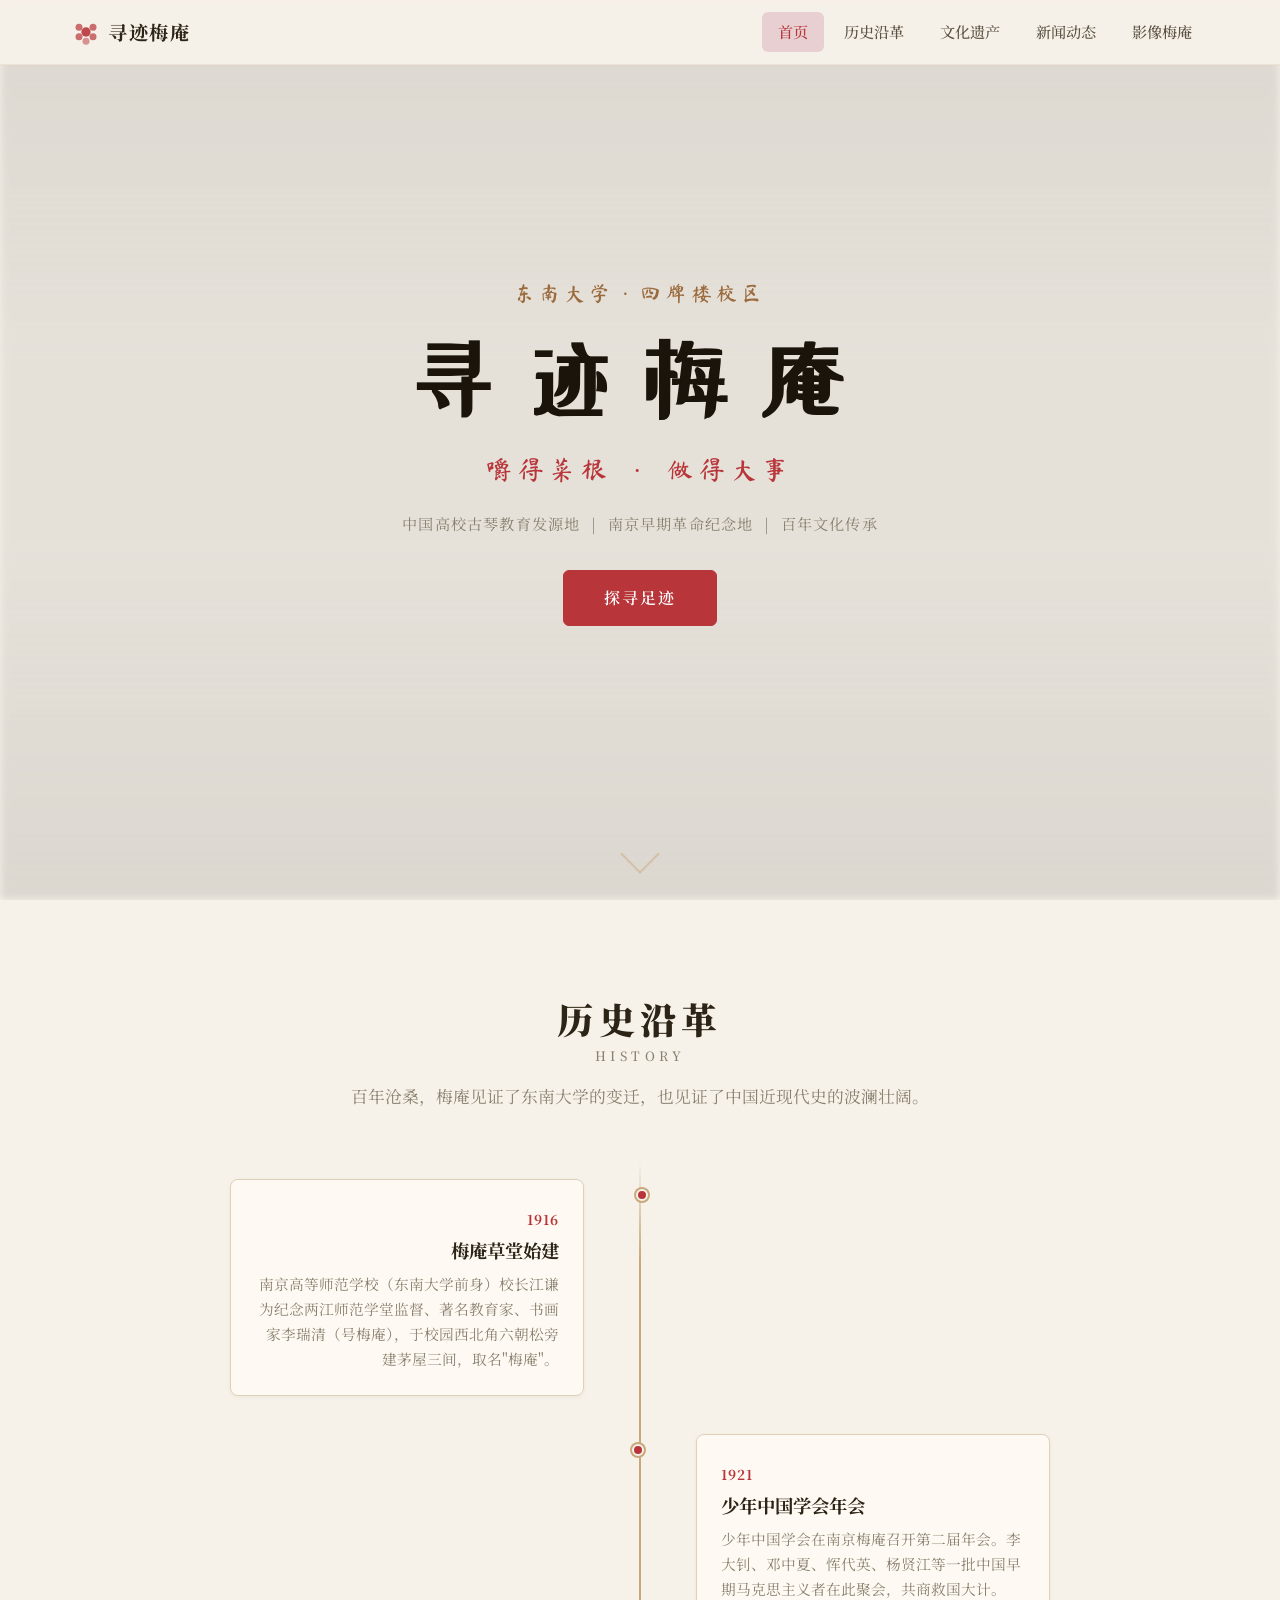
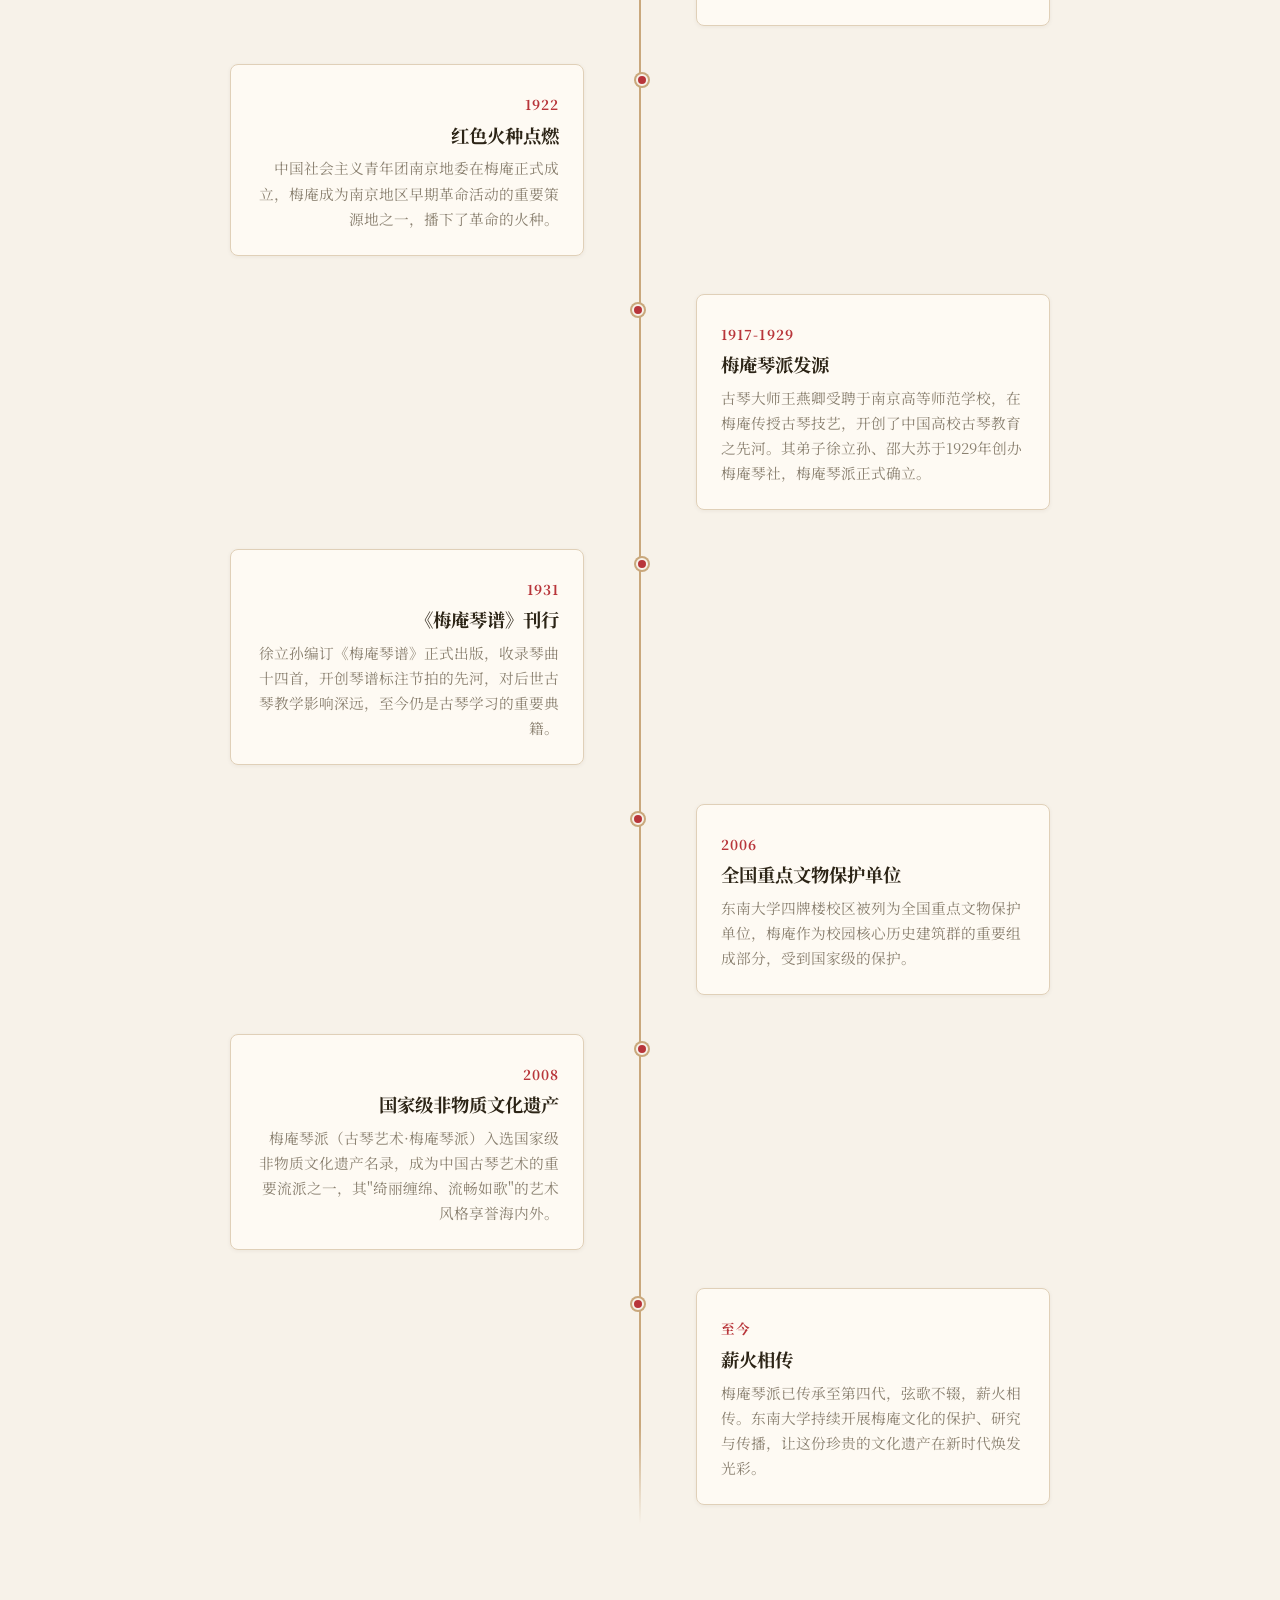
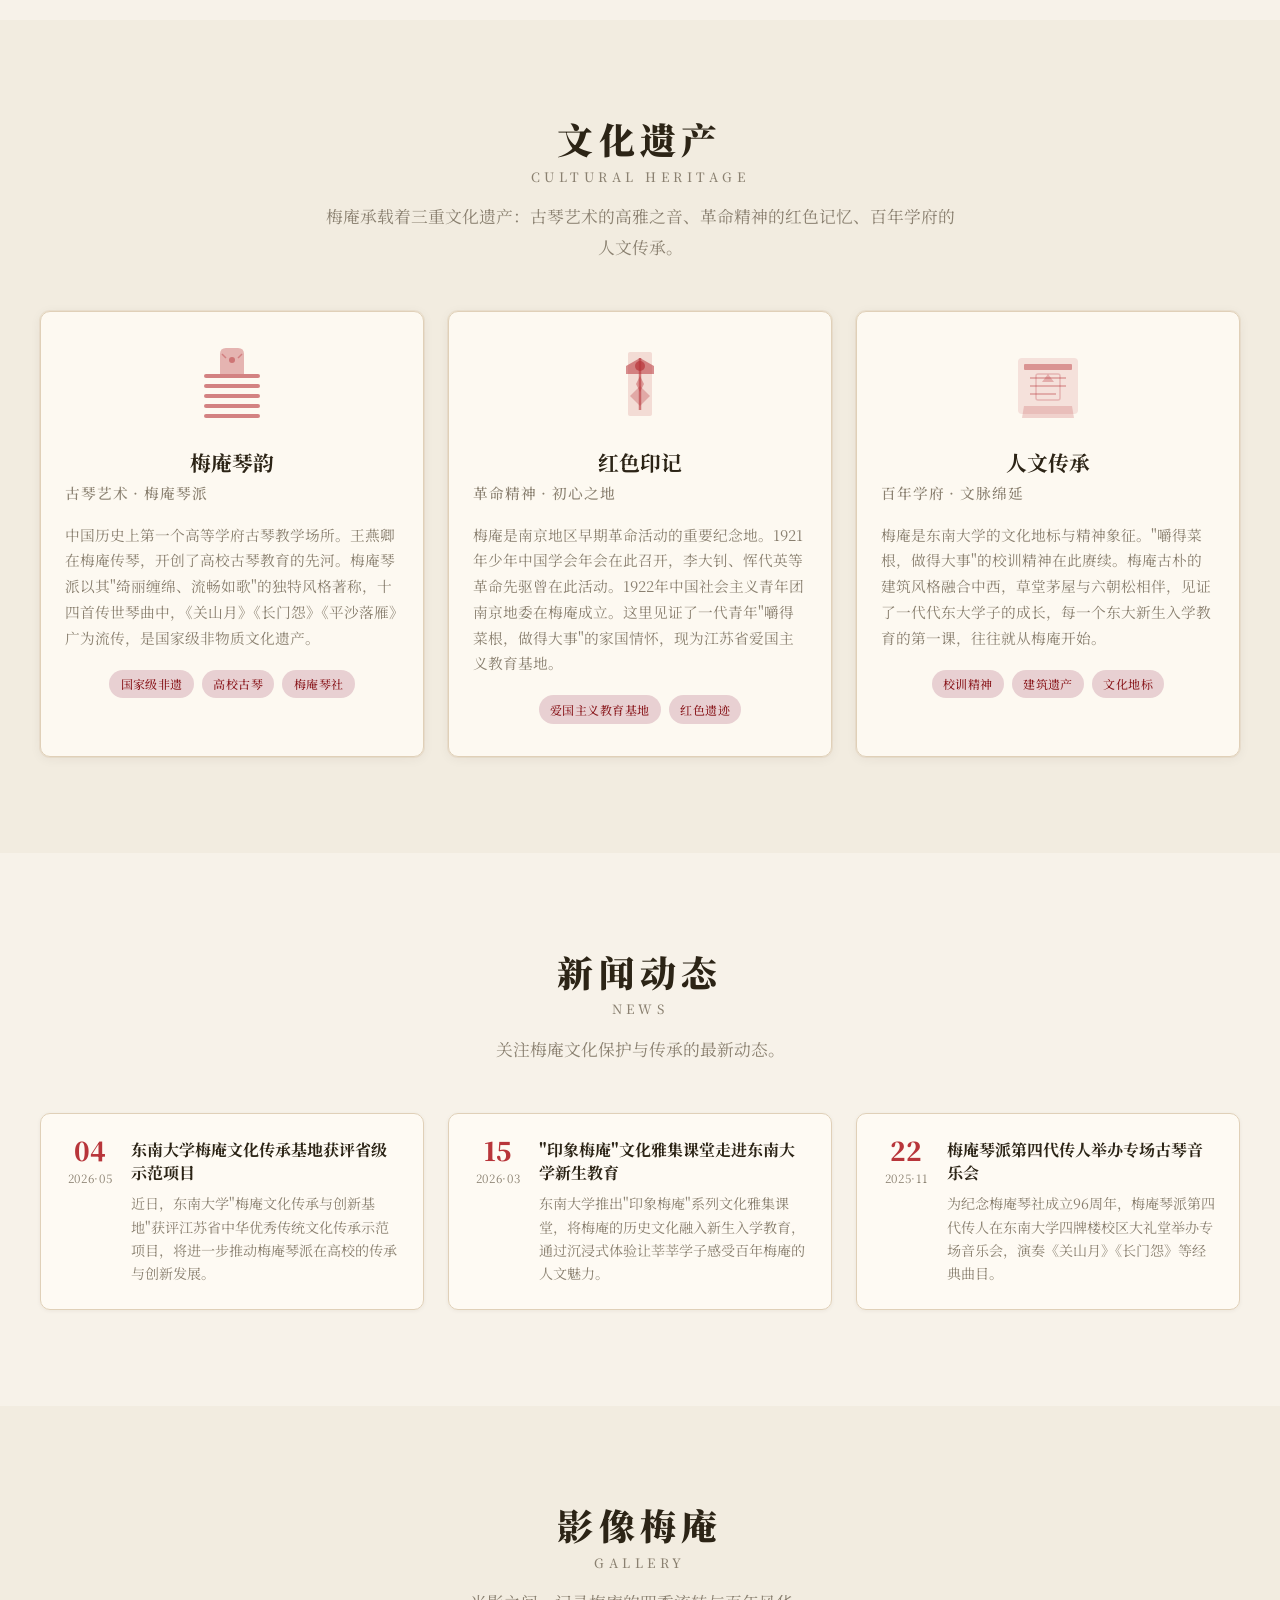
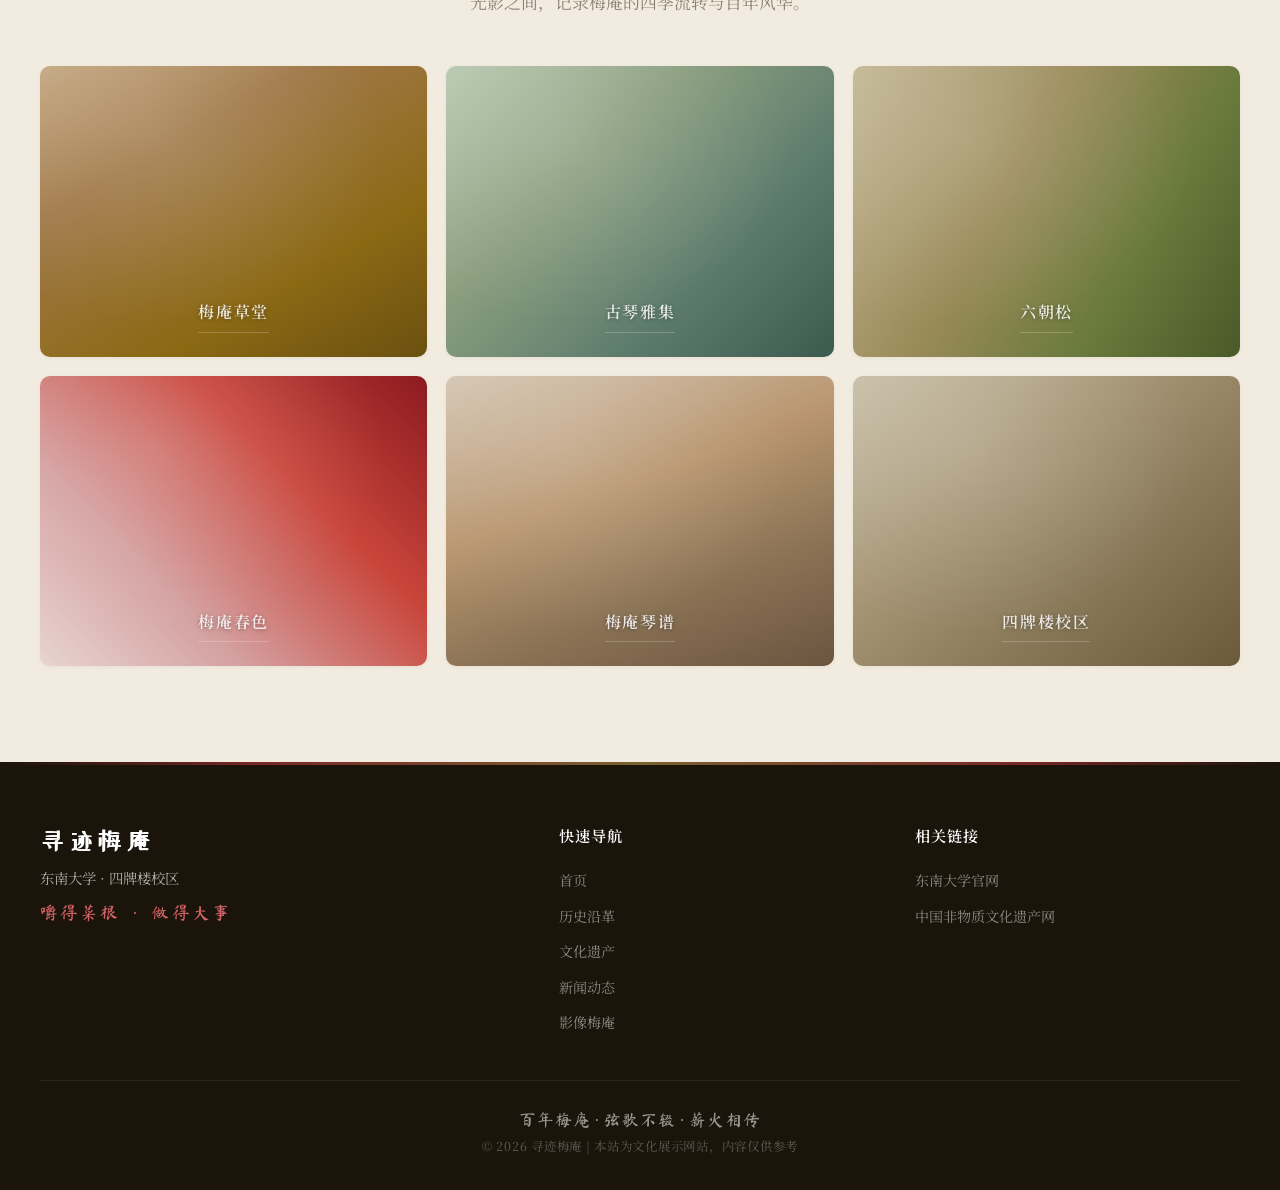
==== commit 24008574: "fix: CSS加版本号防浏览器缓存" ====
--- a/寻迹梅庵.html
+++ b/寻迹梅庵.html
@@ -8,7 +8,7 @@
   <link rel="preconnect" href="https://fonts.googleapis.com">
   <link rel="preconnect" href="https://fonts.gstatic.com" crossorigin>
   <link href="https://fonts.googleapis.com/css2?family=Noto+Serif+SC:wght@400;500;700;900&family=ZCOOL+XiaoWei&family=Ma+Shan+Zheng&display=swap" rel="stylesheet">
-  <link rel="stylesheet" href="style.css">
+  <link rel="stylesheet" href="style.css?v=3">
 </head>
 <body>
 
--- a/style.css
+++ b/style.css
@@ -254,28 +254,24 @@
 .hero-bg {
   position: absolute;
   inset: 0;
-  z-index: -1;
-  /* 梅庵实拍照片 — 建筑居中偏下，展示建筑(约2/3) + 周边环境 */
+  z-index: -2;
+  /* 梅庵照片 — 适度虚化，保留建筑轮廓感 */
   background:
-    url('images/meian_wikimedia.jpg') center 55% / cover no-repeat;
-  filter: blur(3px) brightness(0.55);
-  transform: scale(1.03); /* 防止模糊边缘露白 */
-}
-
-/* 虚化渐变遮罩 — 叠加在照片上方，保证文字可读 */
+    url('images/meian_wikimedia.jpg') center / cover no-repeat;
+  filter: blur(4px) brightness(0.8) saturate(0.9);
+  transform: scale(1.03);
+}
+
+/* 轻遮罩 — 让照片隐约可见，同时保证文字可读 */
 .hero-bg::after {
   content: '';
   position: absolute;
   inset: 0;
   background:
-    /* 四周向中心渐变：四角宣纸色最浓，中间透出照片 */
-    radial-gradient(ellipse 70% 55% at 50% 55%, transparent 0%, rgba(247,242,233,0.25) 45%, rgba(247,242,233,0.55) 100%),
-    /* 上下渐变：上下边缘加深遮罩 */
     linear-gradient(180deg,
       rgba(247,242,233,0.55) 0%,
-      rgba(247,242,233,0.2) 25%,
-      rgba(247,242,233,0.35) 50%,
-      rgba(247,242,233,0.2) 75%,
+      rgba(247,242,233,0.35) 40%,
+      rgba(247,242,233,0.35) 60%,
       rgba(247,242,233,0.55) 100%
     );
 }
@@ -329,32 +325,32 @@
 
 .hero-pre {
   font-family: "Ma Shan Zheng", "STKaiti", "KaiTi", cursive;
-  font-size: 1.2rem;
-  color: var(--color-ink-muted);
-  letter-spacing: 0.18em;
-  margin-bottom: 0.8rem;
+  font-size: 1.3rem;
+  color: var(--color-ochre);
+  letter-spacing: 0.2em;
+  margin-bottom: 0.6rem;
   opacity: 0;
   animation: fadeUp 0.8s 0.2s forwards;
 }
 
 .hero-title {
   font-family: "ZCOOL XiaoWei", "STKaiti", "KaiTi", "Noto Serif SC", serif;
-  font-size: clamp(3rem, 7vw, 5rem);
+  font-size: clamp(3.5rem, 8vw, 5.5rem);
   font-weight: 900;
   color: var(--color-ink-dark);
-  letter-spacing: 0.25em;
+  letter-spacing: 0.3em;
   margin-bottom: 0.6rem;
   opacity: 0;
   animation: fadeUp 0.8s 0.4s forwards;
-  text-shadow: 0 0 40px rgba(247,242,233,0.6), 0 2px 4px rgba(0,0,0,0.08);
+  text-shadow: none;
 }
 
 .hero-sub {
   font-family: "Ma Shan Zheng", "STKaiti", "KaiTi", cursive;
-  font-size: 1.5rem;
+  font-size: 1.6rem;
   color: var(--color-plum);
-  letter-spacing: 0.2em;
-  margin-bottom: 1.2rem;
+  letter-spacing: 0.22em;
+  margin-bottom: 1rem;
   opacity: 0;
   animation: fadeUp 0.8s 0.6s forwards;
 }
@@ -362,7 +358,7 @@
 .hero-desc {
   font-size: 0.95rem;
   color: var(--color-ink-muted);
-  letter-spacing: 0.06em;
+  letter-spacing: 0.08em;
   margin-bottom: 2rem;
   opacity: 0;
   animation: fadeUp 0.8s 0.8s forwards;
@@ -914,7 +910,10 @@
   .heritage-cards { grid-template-columns: 1fr; }
   .news-grid { grid-template-columns: 1fr; }
   .gallery-grid { grid-template-columns: 1fr; }
-  .hero-title { font-size: 2.4rem; }
+  .hero-title { font-size: 2.2rem; }
+  .hero-sub { font-size: 1.15rem; }
+  .hero-pre { font-size: 0.95rem; }
+  .hero-desc { font-size: 0.8rem; }
 }
 
 /* 大屏: 1280px+ */
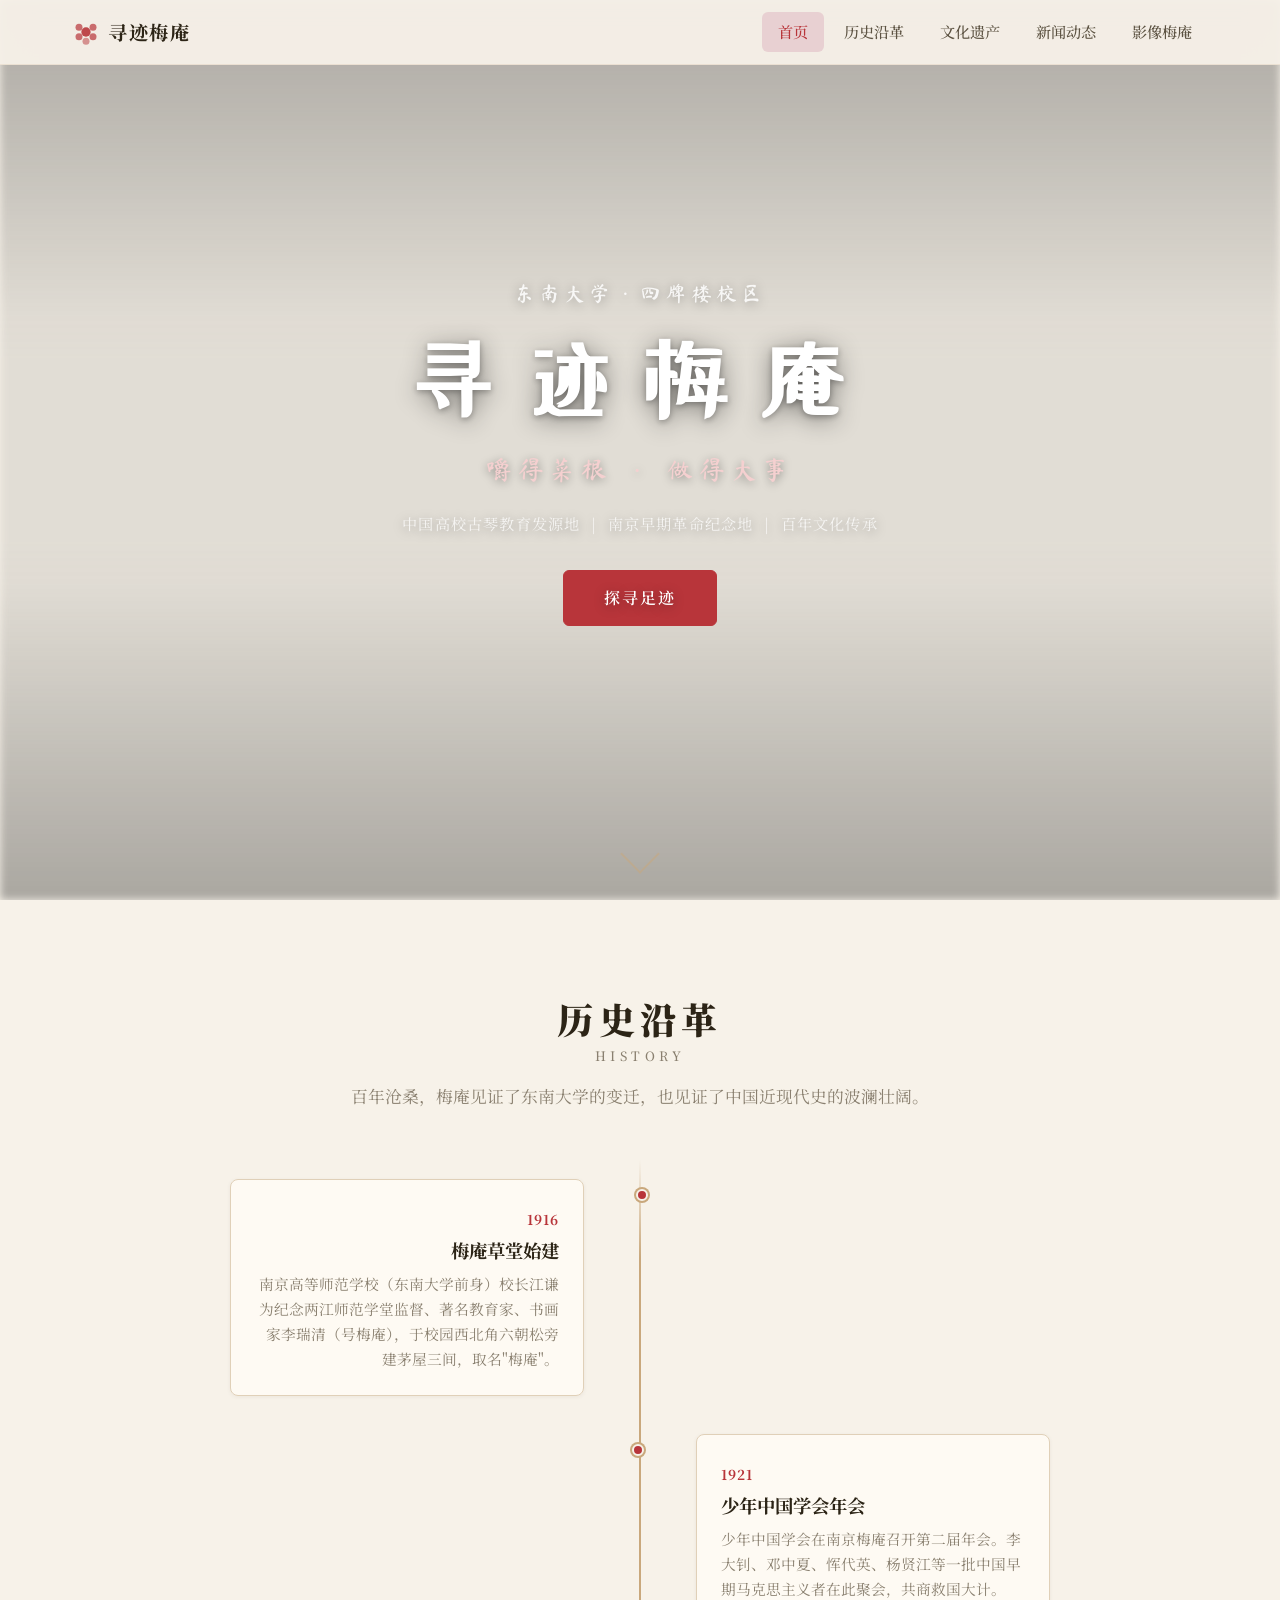
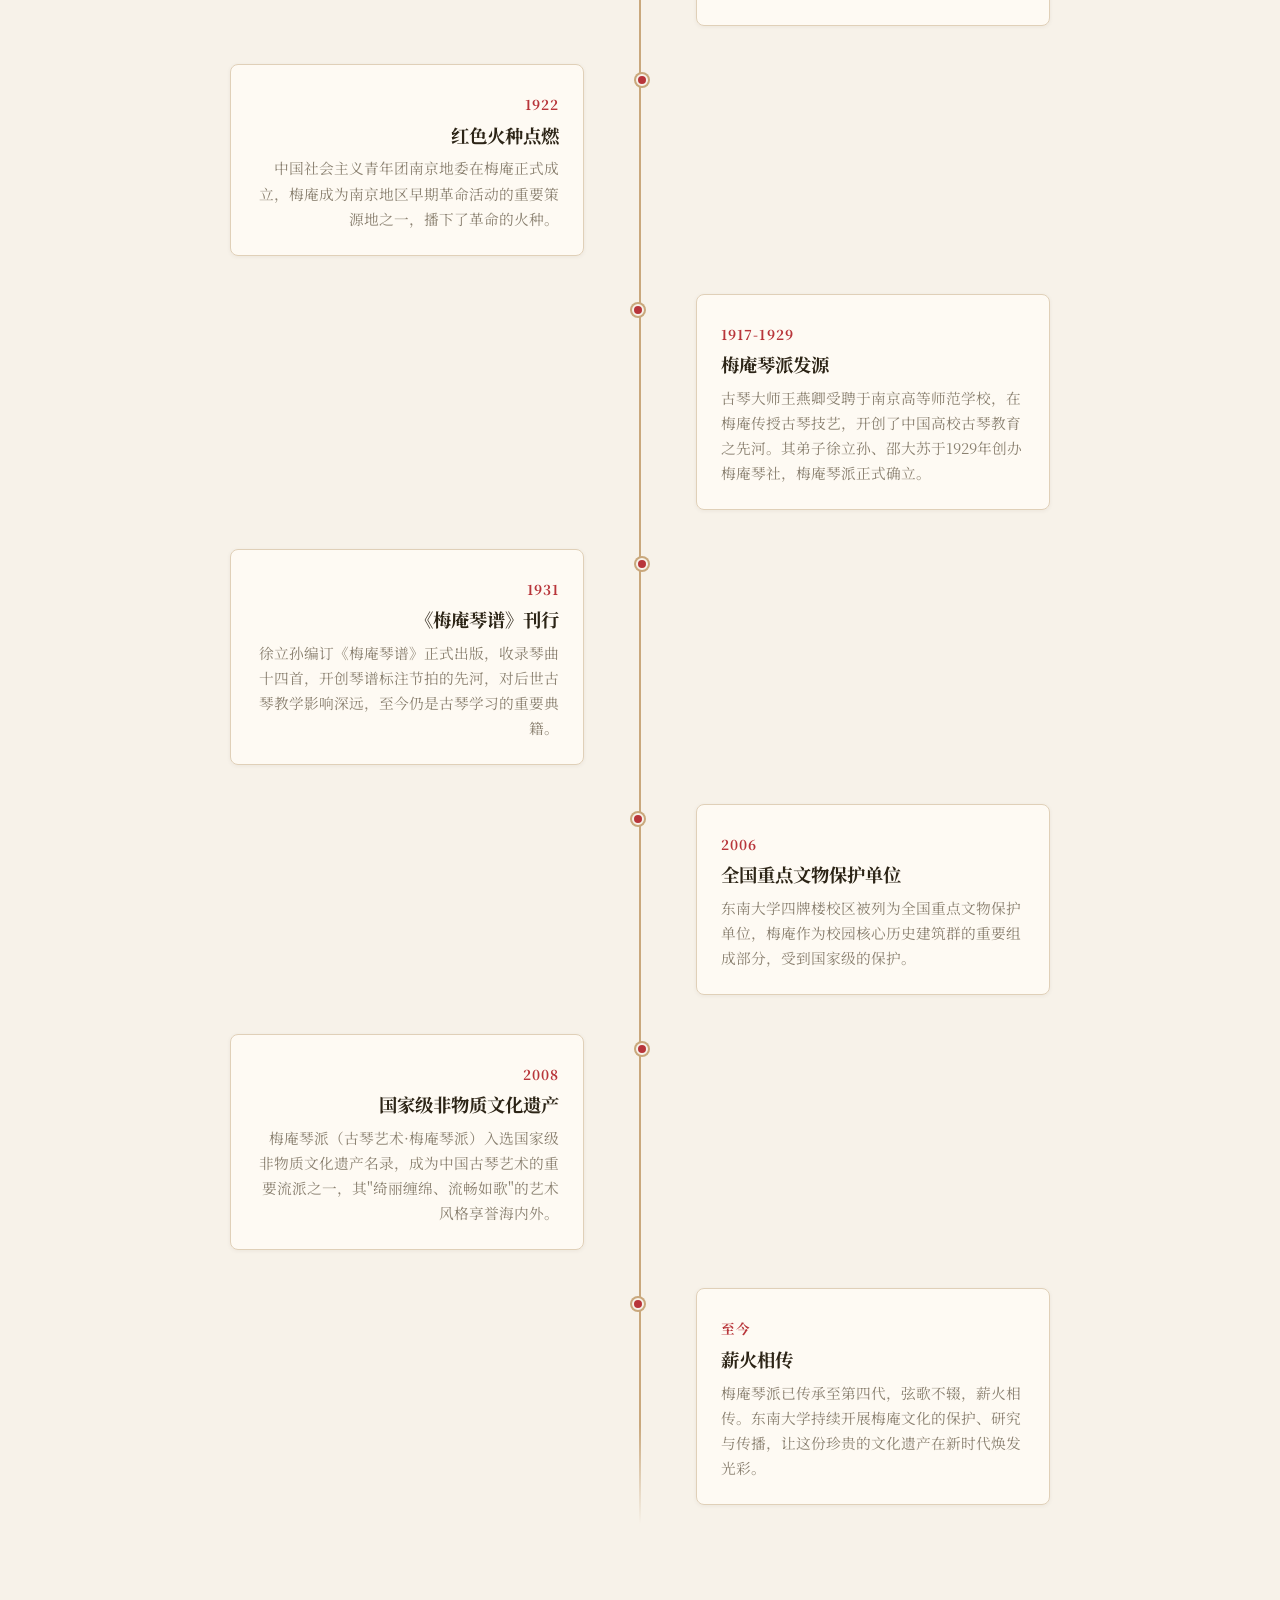
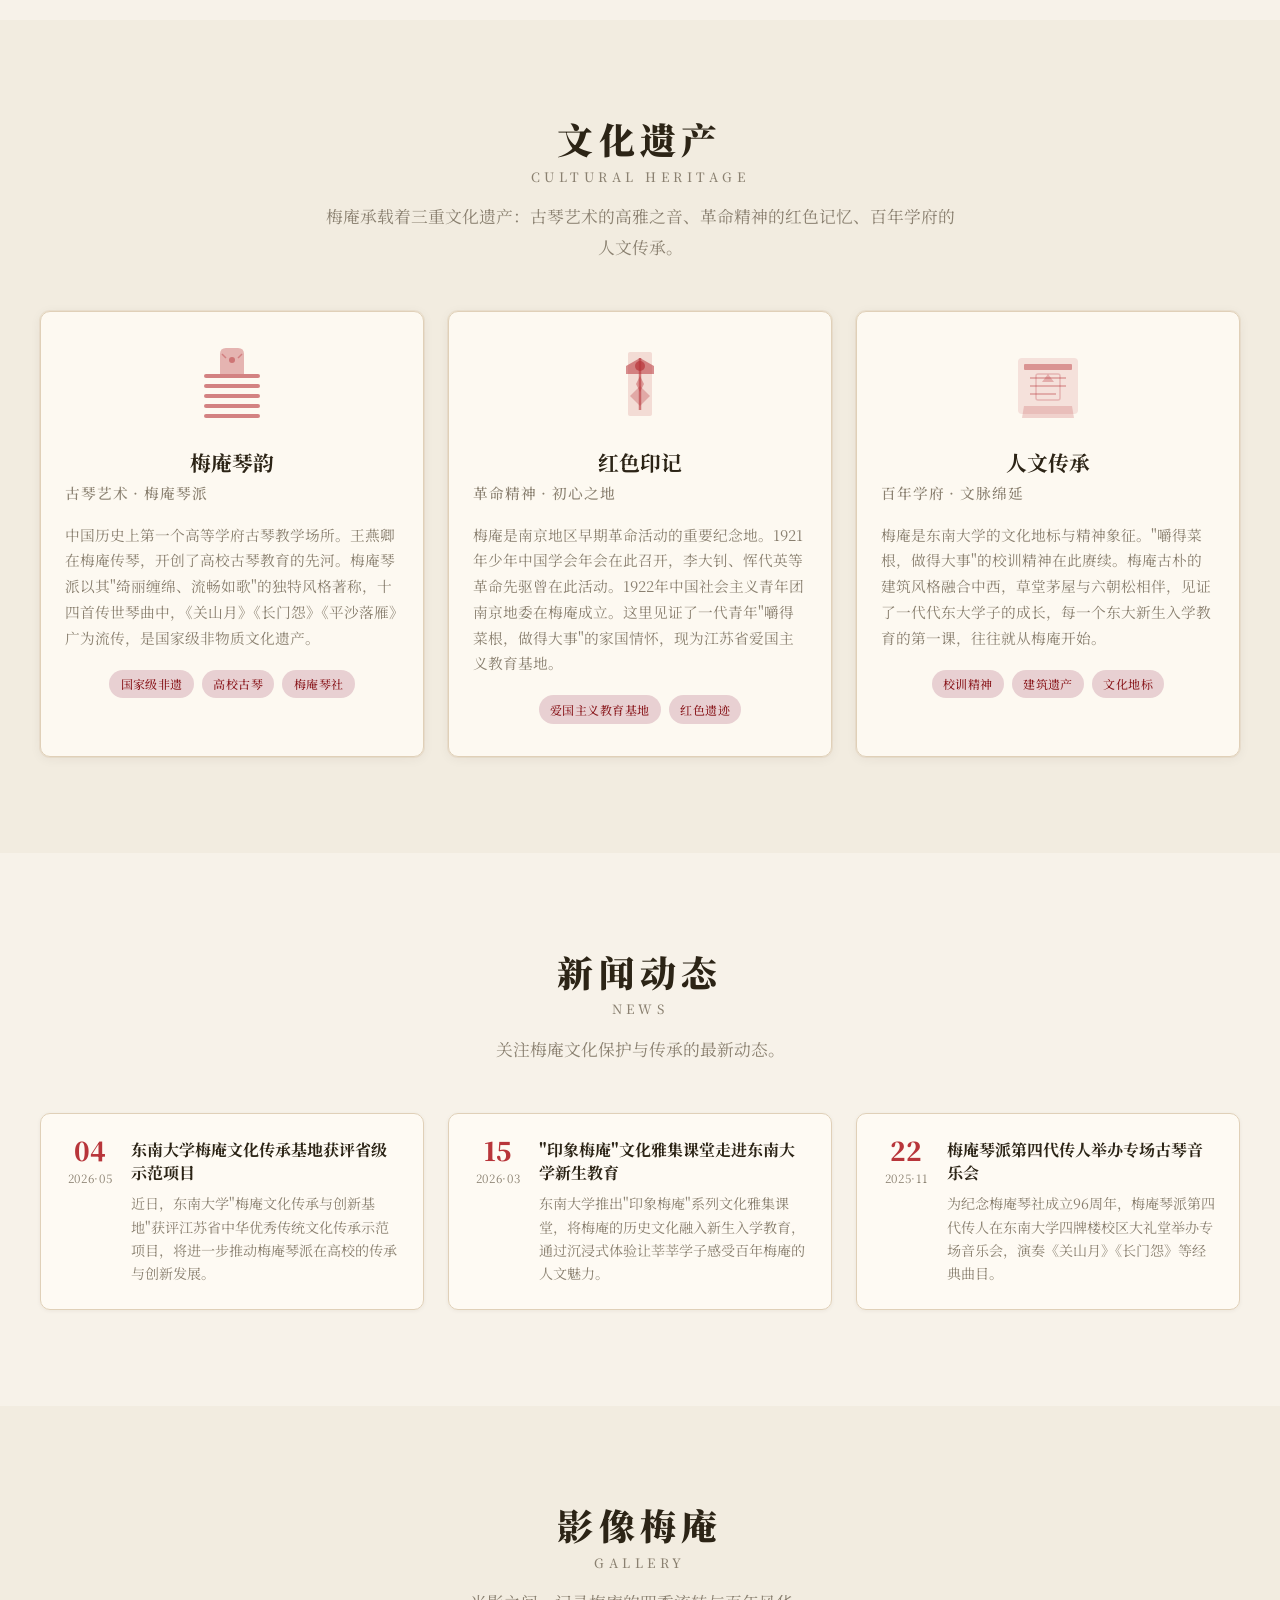
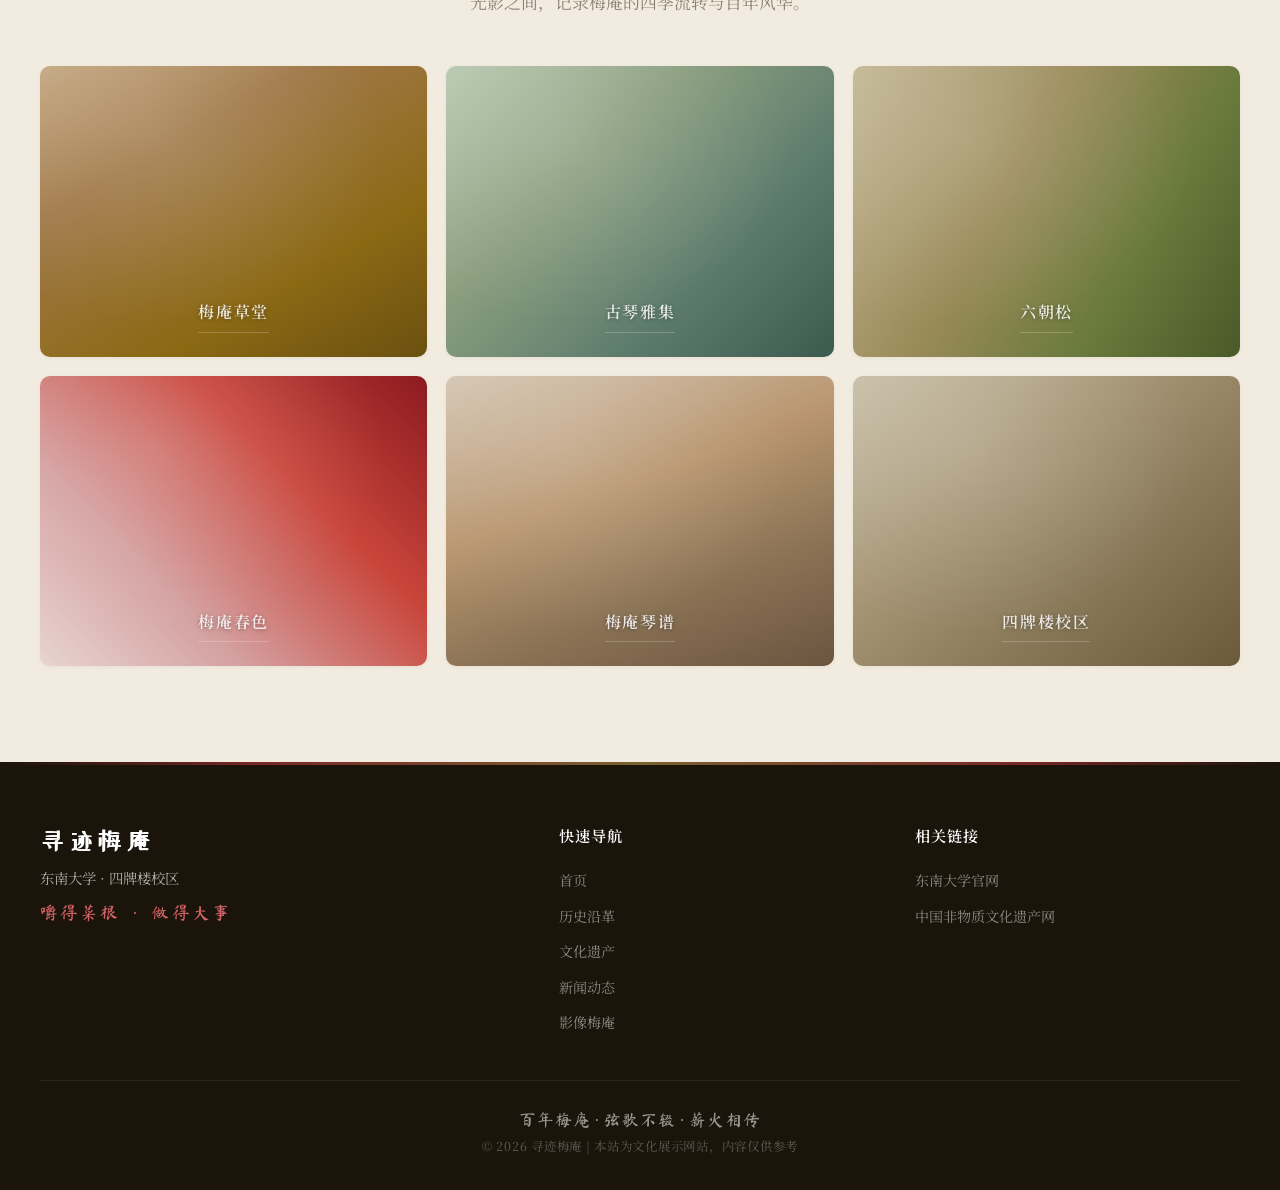
==== commit 23d79ab7: "fix: 标题改白色+暗底光晕，文字不再被背景吞掉" ====
--- a/寻迹梅庵.html
+++ b/寻迹梅庵.html
@@ -8,7 +8,7 @@
   <link rel="preconnect" href="https://fonts.googleapis.com">
   <link rel="preconnect" href="https://fonts.gstatic.com" crossorigin>
   <link href="https://fonts.googleapis.com/css2?family=Noto+Serif+SC:wght@400;500;700;900&family=ZCOOL+XiaoWei&family=Ma+Shan+Zheng&display=swap" rel="stylesheet">
-  <link rel="stylesheet" href="style.css?v=3">
+  <link rel="stylesheet" href="style.css?v=4">
 </head>
 <body>
 
--- a/style.css
+++ b/style.css
@@ -269,10 +269,16 @@
   inset: 0;
   background:
     linear-gradient(180deg,
-      rgba(247,242,233,0.55) 0%,
-      rgba(247,242,233,0.35) 40%,
-      rgba(247,242,233,0.35) 60%,
-      rgba(247,242,233,0.55) 100%
+      rgba(0,0,0,0.25) 0%,
+      rgba(0,0,0,0.05) 35%,
+      rgba(0,0,0,0.05) 65%,
+      rgba(0,0,0,0.25) 100%
+    ),
+    linear-gradient(180deg,
+      rgba(247,242,233,0.40) 0%,
+      rgba(247,242,233,0.20) 40%,
+      rgba(247,242,233,0.20) 60%,
+      rgba(247,242,233,0.40) 100%
     );
 }
 
@@ -321,12 +327,14 @@
   z-index: 2;
   padding: 0 var(--space-container);
   max-width: 780px;
+  /* 柔和暗底光晕 — 不割裂但提亮文字可读性 */
+  text-shadow: 0 2px 12px rgba(0,0,0,0.35);
 }
 
 .hero-pre {
   font-family: "Ma Shan Zheng", "STKaiti", "KaiTi", cursive;
   font-size: 1.3rem;
-  color: var(--color-ochre);
+  color: rgba(255,255,255,0.85);
   letter-spacing: 0.2em;
   margin-bottom: 0.6rem;
   opacity: 0;
@@ -337,27 +345,28 @@
   font-family: "ZCOOL XiaoWei", "STKaiti", "KaiTi", "Noto Serif SC", serif;
   font-size: clamp(3.5rem, 8vw, 5.5rem);
   font-weight: 900;
-  color: var(--color-ink-dark);
+  color: #fff;
   letter-spacing: 0.3em;
   margin-bottom: 0.6rem;
   opacity: 0;
   animation: fadeUp 0.8s 0.4s forwards;
-  text-shadow: none;
+  text-shadow: 0 4px 24px rgba(0,0,0,0.45), 0 2px 6px rgba(0,0,0,0.3);
 }
 
 .hero-sub {
   font-family: "Ma Shan Zheng", "STKaiti", "KaiTi", cursive;
   font-size: 1.6rem;
-  color: var(--color-plum);
+  color: #f5d0d0;
   letter-spacing: 0.22em;
   margin-bottom: 1rem;
   opacity: 0;
   animation: fadeUp 0.8s 0.6s forwards;
+  text-shadow: 0 2px 10px rgba(0,0,0,0.4);
 }
 
 .hero-desc {
   font-size: 0.95rem;
-  color: var(--color-ink-muted);
+  color: rgba(255,255,255,0.75);
   letter-spacing: 0.08em;
   margin-bottom: 2rem;
   opacity: 0;
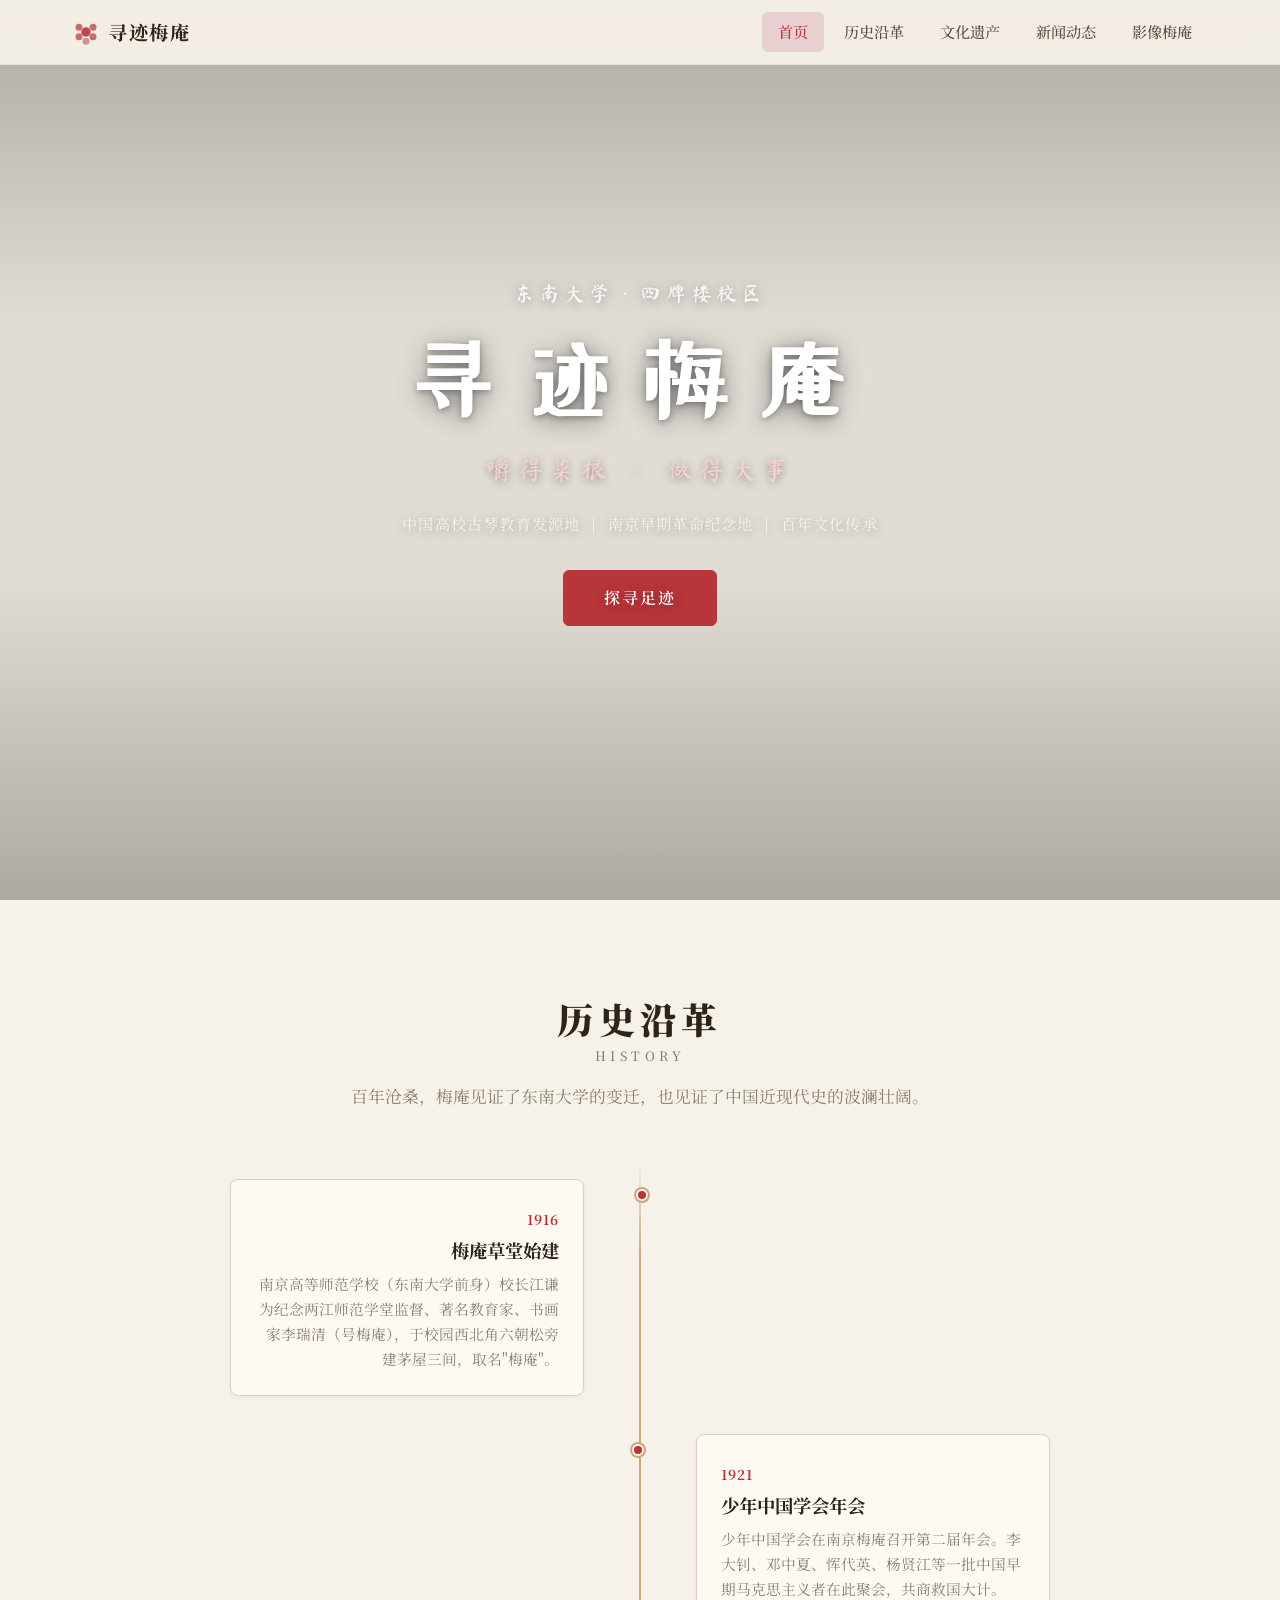
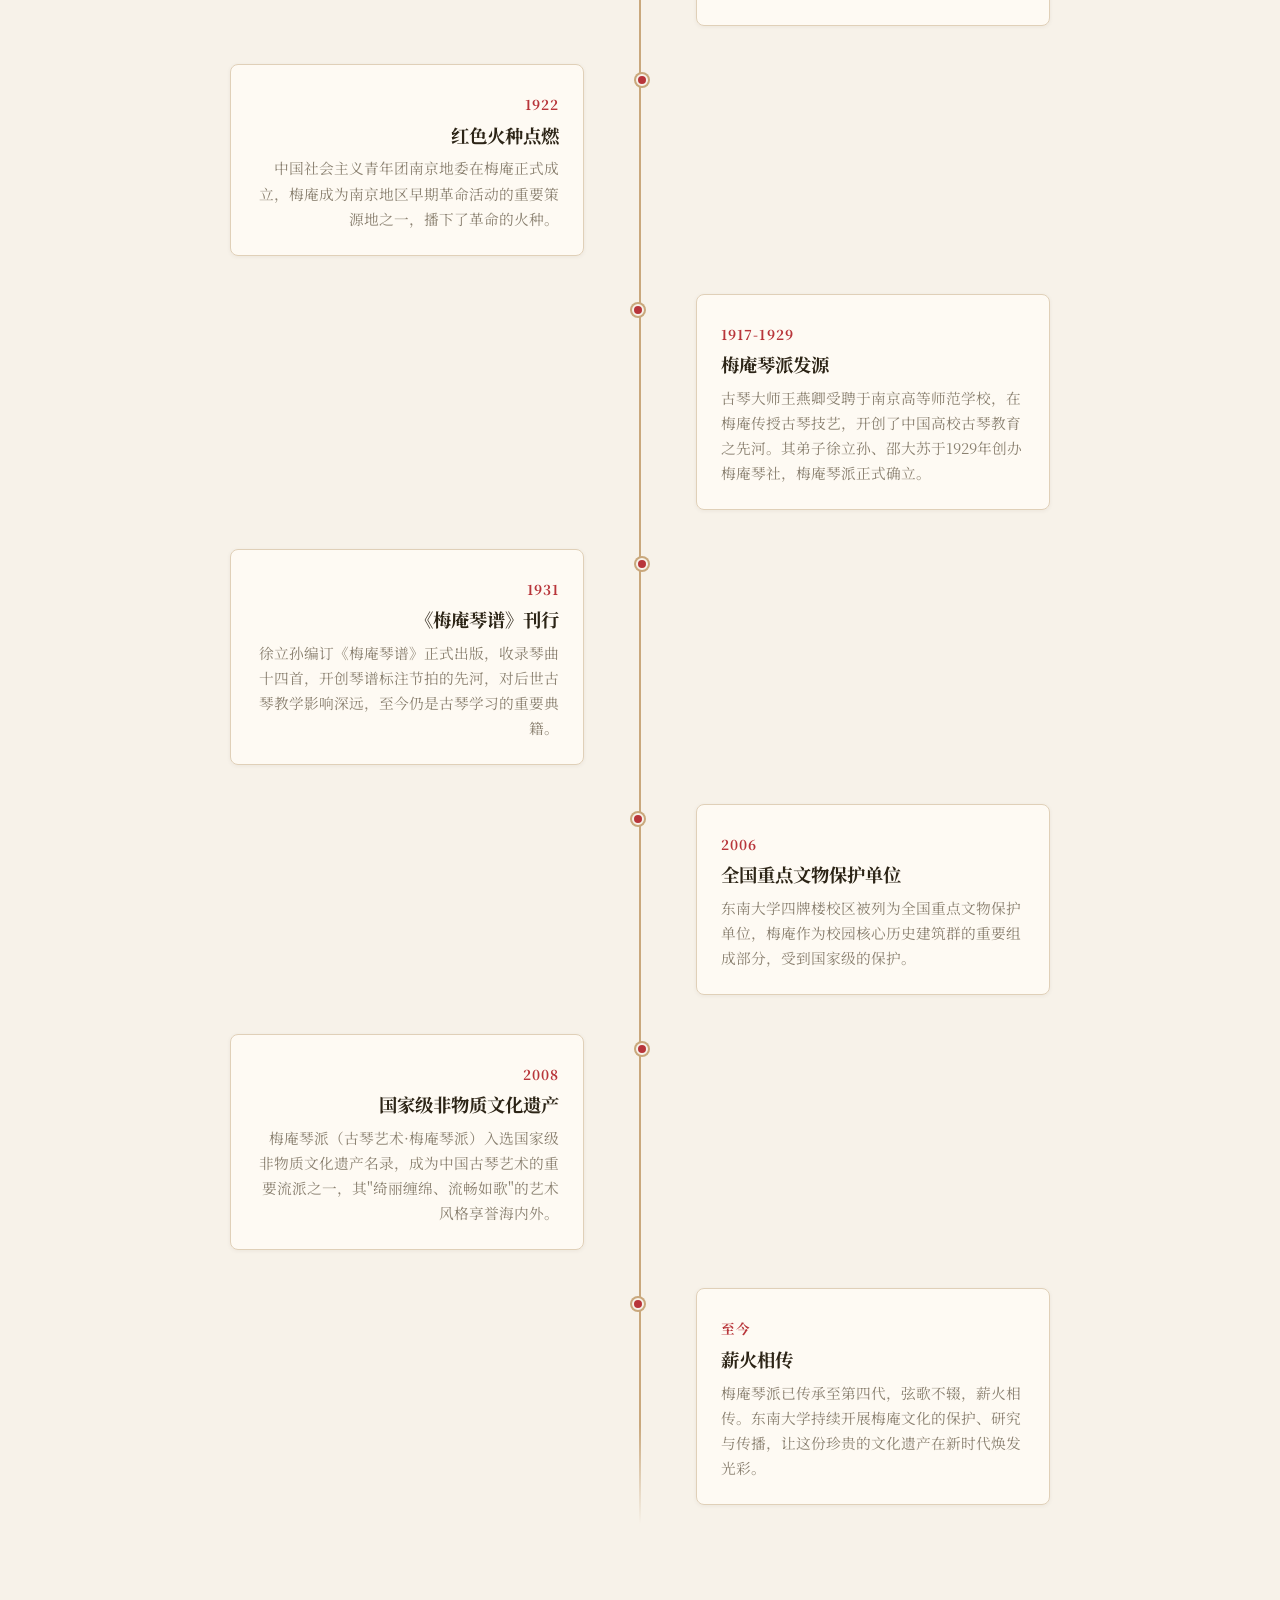
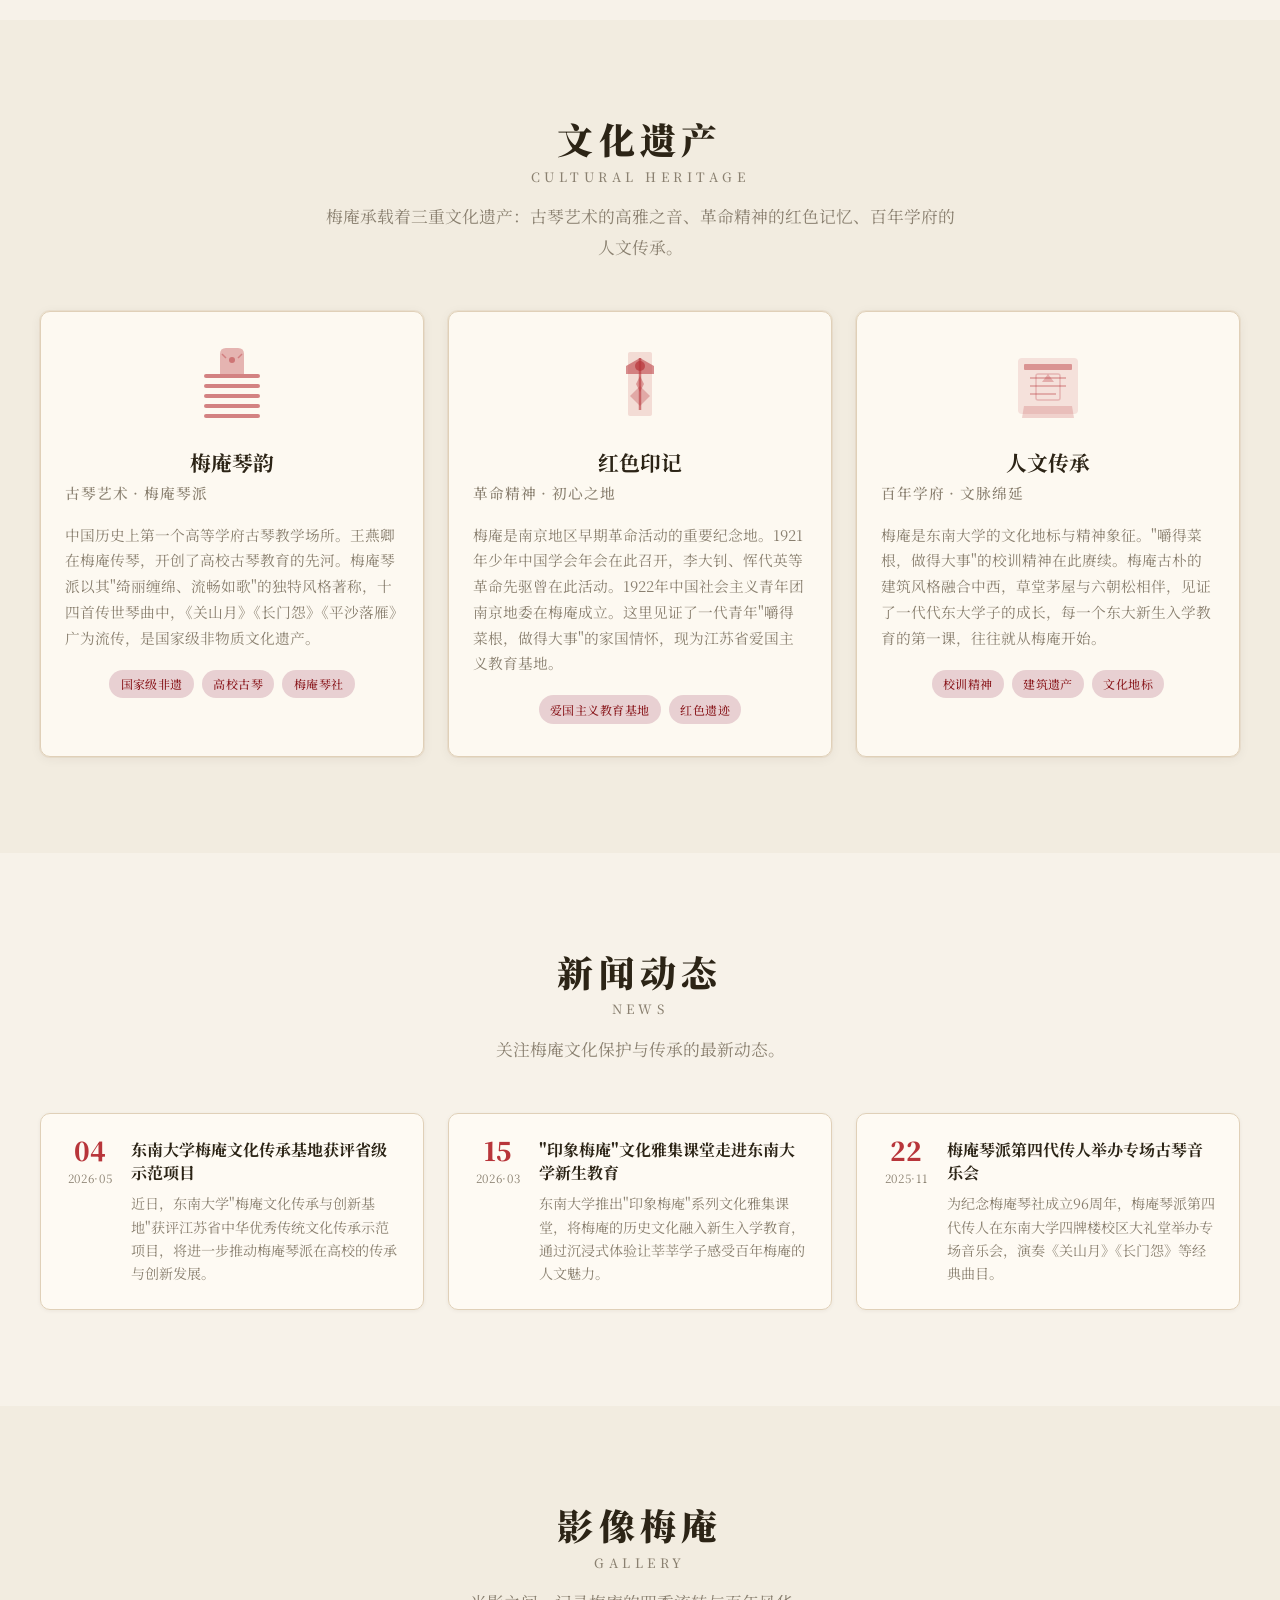
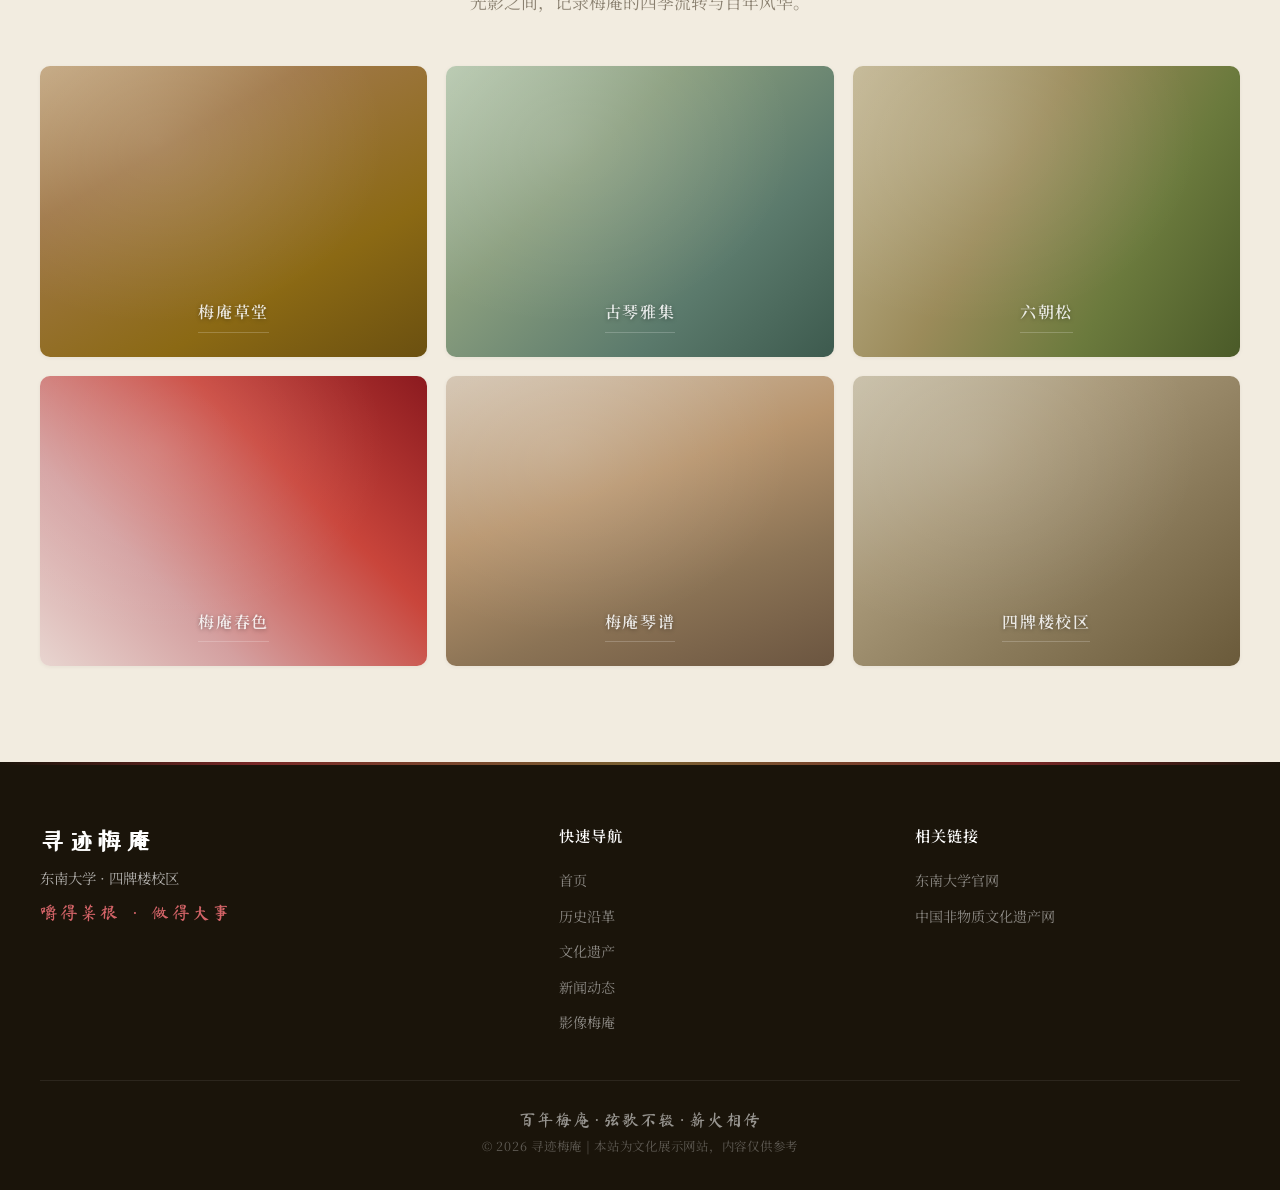
==== commit 1accd126: "refine: 移除平滑滚动和渐现动画，页面直接切换" ====
--- a/寻迹梅庵.html
+++ b/寻迹梅庵.html
@@ -8,7 +8,7 @@
   <link rel="preconnect" href="https://fonts.googleapis.com">
   <link rel="preconnect" href="https://fonts.gstatic.com" crossorigin>
   <link href="https://fonts.googleapis.com/css2?family=Noto+Serif+SC:wght@400;500;700;900&family=ZCOOL+XiaoWei&family=Ma+Shan+Zheng&display=swap" rel="stylesheet">
-  <link rel="stylesheet" href="style.css?v=4">
+  <link rel="stylesheet" href="style.css?v=5">
 </head>
 <body>
 
--- a/style.css
+++ b/style.css
@@ -65,7 +65,6 @@
 }
 
 html {
-  scroll-behavior: smooth;
   font-size: 16px;
   -webkit-font-smoothing: antialiased;
   -moz-osx-font-smoothing: grayscale;
@@ -140,17 +139,7 @@
   font-size: 1.05rem;
 }
 
-/* ---------- 滚动渐现 ---------- */
-.reveal {
-  opacity: 0;
-  transform: translateY(30px);
-  transition: opacity 0.8s var(--ease-out), transform 0.8s var(--ease-out);
-}
-
-.reveal.revealed {
-  opacity: 1;
-  transform: translateY(0);
-}
+/* ---------- 滚动渐现（已禁用） ---------- */
 
 /* ============================================================
    导航栏
@@ -934,8 +923,6 @@
    减少动画偏好
    ============================================================ */
 @media (prefers-reduced-motion: reduce) {
-  html { scroll-behavior: auto; }
-  .reveal { opacity: 1; transform: none; transition: none; }
   .petal { display: none; }
   .scroll-hint { display: none; }
   *, *::before, *::after { animation-duration: 0.01ms !important; transition-duration: 0.01ms !important; }
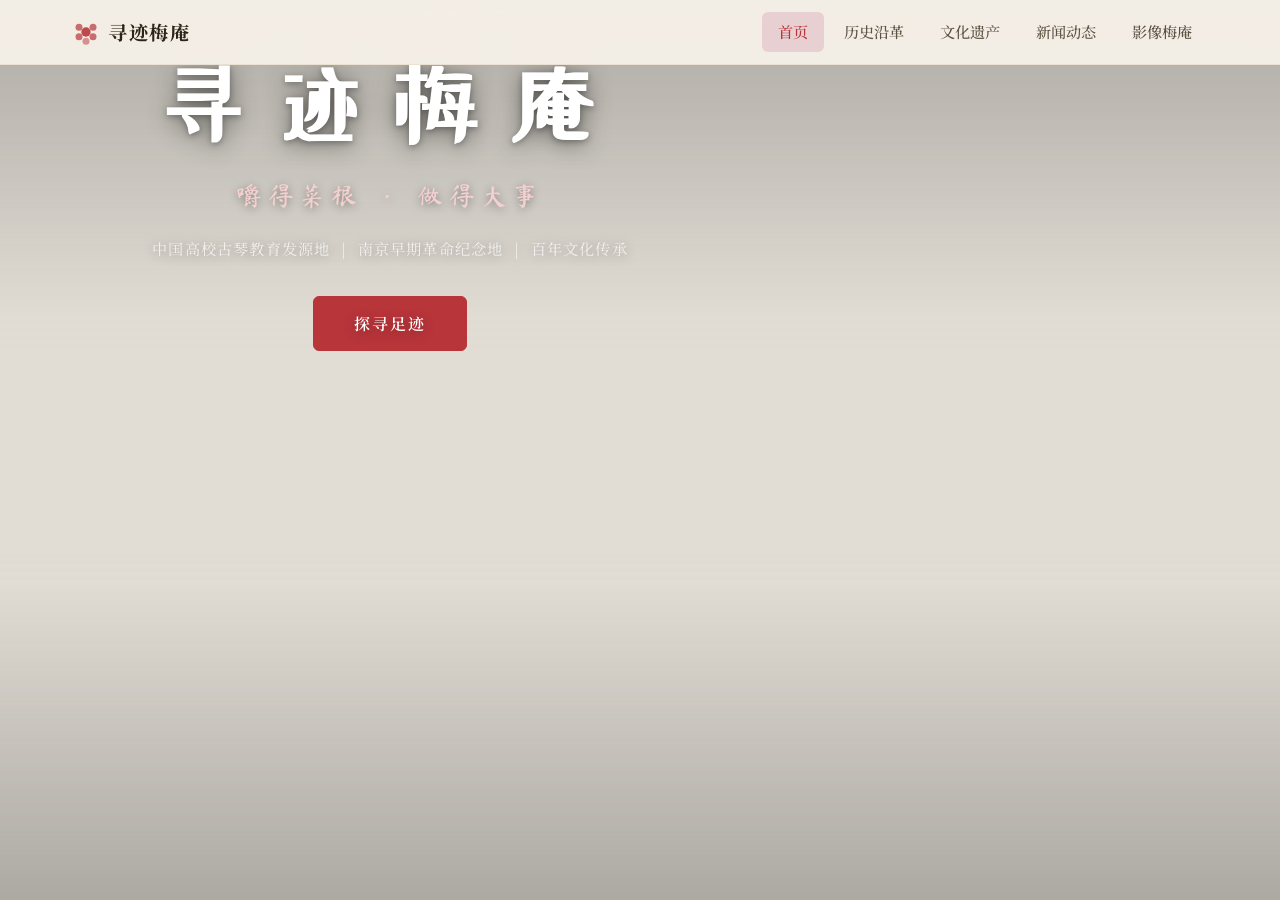
==== commit 5f8965b4: "refactor: 改为分页系统，页面只能通过导航切换，不能滚动过渡" ====
--- a/寻迹梅庵.html
+++ b/寻迹梅庵.html
@@ -8,14 +8,14 @@
   <link rel="preconnect" href="https://fonts.googleapis.com">
   <link rel="preconnect" href="https://fonts.gstatic.com" crossorigin>
   <link href="https://fonts.googleapis.com/css2?family=Noto+Serif+SC:wght@400;500;700;900&family=ZCOOL+XiaoWei&family=Ma+Shan+Zheng&display=swap" rel="stylesheet">
-  <link rel="stylesheet" href="style.css?v=5">
+  <link rel="stylesheet" href="style.css?v=6">
 </head>
 <body>
 
   <!-- ========== 导航栏 ========== -->
   <header class="nav" id="navbar">
     <div class="nav-inner">
-      <a href="#hero" class="nav-logo">
+      <a href="#" class="nav-logo" data-page="page-hero">
         <svg class="plum-icon" viewBox="0 0 24 24" width="28" height="28">
           <circle cx="12" cy="12" r="4" fill="currentColor" opacity="0.9"/>
           <circle cx="18" cy="8" r="3" fill="currentColor" opacity="0.7"/>
@@ -27,11 +27,11 @@
         <span>寻迹梅庵</span>
       </a>
       <nav class="nav-links" id="navLinks">
-        <a href="#hero" class="active">首页</a>
-        <a href="#history">历史沿革</a>
-        <a href="#heritage">文化遗产</a>
-        <a href="#news">新闻动态</a>
-        <a href="#gallery">影像梅庵</a>
+        <a href="#" data-page="page-hero" class="active">首页</a>
+        <a href="#" data-page="page-history">历史沿革</a>
+        <a href="#" data-page="page-heritage">文化遗产</a>
+        <a href="#" data-page="page-news">新闻动态</a>
+        <a href="#" data-page="page-gallery">影像梅庵</a>
       </nav>
       <button class="hamburger" id="hamburger" aria-label="菜单">
         <span></span><span></span><span></span>
@@ -41,10 +41,11 @@
 
   <main>
 
-    <!-- ========== HERO 大屏 ========== -->
-    <section class="hero" id="hero">
+    <!-- ================================================================
+         PAGE 0: 首页 HERO
+         ================================================================ -->
+    <section class="hero page page-hero active" id="page-hero">
       <div class="hero-bg"></div>
-      <!-- 飘落花瓣 -->
       <div class="petals" aria-hidden="true">
         <span class="petal p1"></span><span class="petal p2"></span><span class="petal p3"></span>
         <span class="petal p4"></span><span class="petal p5"></span><span class="petal p6"></span>
@@ -55,281 +56,281 @@
         <h1 class="hero-title">寻迹梅庵</h1>
         <p class="hero-sub">嚼得菜根 &nbsp;·&nbsp; 做得大事</p>
         <p class="hero-desc">中国高校古琴教育发源地 &nbsp;|&nbsp; 南京早期革命纪念地 &nbsp;|&nbsp; 百年文化传承</p>
-        <a href="#history" class="hero-cta">探寻足迹</a>
-      </div>
-      <div class="scroll-hint">
-        <span></span>
+        <a href="#" class="hero-cta" data-page="page-history">探寻足迹</a>
       </div>
     </section>
 
-    <!-- ========== 历史沿革 ========== -->
-    <section class="section" id="history">
-      <div class="container">
-        <h2 class="section-title reveal">
-          <span class="title-cn">历史沿革</span>
-          <span class="title-en">HISTORY</span>
-        </h2>
-        <p class="section-intro reveal">百年沧桑，梅庵见证了东南大学的变迁，也见证了中国近现代史的波澜壮阔。</p>
-
-        <div class="timeline">
-          <div class="timeline-line"></div>
-
-          <div class="timeline-event left reveal">
-            <div class="timeline-card">
-              <span class="timeline-year">1916</span>
-              <h3>梅庵草堂始建</h3>
-              <p>南京高等师范学校（东南大学前身）校长江谦为纪念两江师范学堂监督、著名教育家、书画家李瑞清（号梅庵），于校园西北角六朝松旁建茅屋三间，取名"梅庵"。</p>
-            </div>
-          </div>
-
-          <div class="timeline-event right reveal">
-            <div class="timeline-card">
-              <span class="timeline-year">1921</span>
-              <h3>少年中国学会年会</h3>
-              <p>少年中国学会在南京梅庵召开第二届年会。李大钊、邓中夏、恽代英、杨贤江等一批中国早期马克思主义者在此聚会，共商救国大计。</p>
-            </div>
-          </div>
-
-          <div class="timeline-event left reveal">
-            <div class="timeline-card">
-              <span class="timeline-year">1922</span>
-              <h3>红色火种点燃</h3>
-              <p>中国社会主义青年团南京地委在梅庵正式成立，梅庵成为南京地区早期革命活动的重要策源地之一，播下了革命的火种。</p>
-            </div>
-          </div>
-
-          <div class="timeline-event right reveal">
-            <div class="timeline-card">
-              <span class="timeline-year">1917-1929</span>
-              <h3>梅庵琴派发源</h3>
-              <p>古琴大师王燕卿受聘于南京高等师范学校，在梅庵传授古琴技艺，开创了中国高校古琴教育之先河。其弟子徐立孙、邵大苏于1929年创办梅庵琴社，梅庵琴派正式确立。</p>
-            </div>
-          </div>
-
-          <div class="timeline-event left reveal">
-            <div class="timeline-card">
-              <span class="timeline-year">1931</span>
-              <h3>《梅庵琴谱》刊行</h3>
-              <p>徐立孙编订《梅庵琴谱》正式出版，收录琴曲十四首，开创琴谱标注节拍的先河，对后世古琴教学影响深远，至今仍是古琴学习的重要典籍。</p>
-            </div>
-          </div>
-
-          <div class="timeline-event right reveal">
-            <div class="timeline-card">
-              <span class="timeline-year">2006</span>
-              <h3>全国重点文物保护单位</h3>
-              <p>东南大学四牌楼校区被列为全国重点文物保护单位，梅庵作为校园核心历史建筑群的重要组成部分，受到国家级的保护。</p>
-            </div>
-          </div>
-
-          <div class="timeline-event left reveal">
-            <div class="timeline-card">
-              <span class="timeline-year">2008</span>
-              <h3>国家级非物质文化遗产</h3>
-              <p>梅庵琴派（古琴艺术·梅庵琴派）入选国家级非物质文化遗产名录，成为中国古琴艺术的重要流派之一，其"绮丽缠绵、流畅如歌"的艺术风格享誉海内外。</p>
-            </div>
-          </div>
-
-          <div class="timeline-event right reveal">
-            <div class="timeline-card">
-              <span class="timeline-year">至今</span>
-              <h3>薪火相传</h3>
-              <p>梅庵琴派已传承至第四代，弦歌不辍，薪火相传。东南大学持续开展梅庵文化的保护、研究与传播，让这份珍贵的文化遗产在新时代焕发光彩。</p>
-            </div>
-          </div>
-        </div>
-      </div>
-    </section>
-
-    <!-- ========== 文化遗产（三卡片） ========== -->
-    <section class="section section-alt" id="heritage">
-      <div class="container">
-        <h2 class="section-title reveal">
-          <span class="title-cn">文化遗产</span>
-          <span class="title-en">CULTURAL HERITAGE</span>
-        </h2>
-        <p class="section-intro reveal">梅庵承载着三重文化遗产：古琴艺术的高雅之音、革命精神的红色记忆、百年学府的人文传承。</p>
-
-        <div class="heritage-cards">
-          <div class="heritage-card reveal" style="--delay: 0">
-            <div class="card-icon">
-              <svg viewBox="0 0 80 80" width="80" height="80">
-                <rect x="12" y="30" width="56" height="4" rx="2" fill="currentColor" opacity="0.6"/>
-                <rect x="12" y="40" width="56" height="4" rx="2" fill="currentColor" opacity="0.6"/>
-                <rect x="12" y="50" width="56" height="4" rx="2" fill="currentColor" opacity="0.6"/>
-                <rect x="12" y="60" width="56" height="4" rx="2" fill="currentColor" opacity="0.6"/>
-                <rect x="12" y="70" width="56" height="4" rx="2" fill="currentColor" opacity="0.6"/>
-                <path d="M28 30 L28 10 Q28 4 34 4 L46 4 Q52 4 52 10 L52 30" fill="currentColor" opacity="0.35"/>
-                <circle cx="40" cy="16" r="3" fill="currentColor" opacity="0.5"/>
-                <line x1="34" y1="14" x2="30" y2="10" stroke="currentColor" stroke-width="1.5" opacity="0.4"/>
-                <line x1="46" y1="14" x2="50" y2="10" stroke="currentColor" stroke-width="1.5" opacity="0.4"/>
-              </svg>
-            </div>
-            <h3>梅庵琴韵</h3>
-            <p class="card-subtitle">古琴艺术 · 梅庵琴派</p>
-            <p>中国历史上第一个高等学府古琴教学场所。王燕卿在梅庵传琴，开创了高校古琴教育的先河。梅庵琴派以其"绮丽缠绵、流畅如歌"的独特风格著称，十四首传世琴曲中，《关山月》《长门怨》《平沙落雁》广为流传，是国家级非物质文化遗产。</p>
-            <div class="card-tags">
-              <span>国家级非遗</span><span>高校古琴</span><span>梅庵琴社</span>
-            </div>
-          </div>
-
-          <div class="heritage-card reveal" style="--delay: 0.15">
-            <div class="card-icon">
-              <svg viewBox="0 0 80 80" width="80" height="80">
-                <rect x="28" y="8" width="24" height="64" rx="2" fill="currentColor" opacity="0.15"/>
-                <line x1="40" y1="14" x2="40" y2="66" stroke="currentColor" stroke-width="2.5" opacity="0.6"/>
-                <path d="M26 22 L40 14 L54 22 L54 30 L26 30 Z" fill="currentColor" opacity="0.55"/>
-                <circle cx="40" cy="22" r="5" fill="currentColor" opacity="0.7"/>
-                <path d="M36 40 L40 32 L44 40 L40 48 Z" fill="currentColor" opacity="0.4"/>
-                <path d="M30 52 L40 42 L50 52 L40 62 Z" fill="currentColor" opacity="0.3"/>
-              </svg>
-            </div>
-            <h3>红色印记</h3>
-            <p class="card-subtitle">革命精神 · 初心之地</p>
-            <p>梅庵是南京地区早期革命活动的重要纪念地。1921年少年中国学会年会在此召开，李大钊、恽代英等革命先驱曾在此活动。1922年中国社会主义青年团南京地委在梅庵成立。这里见证了一代青年"嚼得菜根，做得大事"的家国情怀，现为江苏省爱国主义教育基地。</p>
-            <div class="card-tags">
-              <span>爱国主义教育基地</span><span>红色遗迹</span>
-            </div>
-          </div>
-
-          <div class="heritage-card reveal" style="--delay: 0.3">
-            <div class="card-icon">
-              <svg viewBox="0 0 80 80" width="80" height="80">
-                <rect x="10" y="14" width="60" height="56" rx="4" fill="currentColor" opacity="0.12"/>
-                <rect x="16" y="20" width="48" height="6" rx="1" fill="currentColor" opacity="0.45"/>
-                <line x1="22" y1="34" x2="58" y2="34" stroke="currentColor" stroke-width="2" opacity="0.3"/>
-                <line x1="22" y1="42" x2="58" y2="42" stroke="currentColor" stroke-width="2" opacity="0.3"/>
-                <line x1="22" y1="50" x2="48" y2="50" stroke="currentColor" stroke-width="2" opacity="0.3"/>
-                <path d="M16 62 L14 74 L66 74 L64 62" fill="currentColor" opacity="0.2"/>
-                <rect x="28" y="30" width="24" height="26" rx="2" stroke="currentColor" stroke-width="1.5" fill="none" opacity="0.25"/>
-                <path d="M34 38 L40 30 L46 38" fill="currentColor" opacity="0.3"/>
-              </svg>
-            </div>
-            <h3>人文传承</h3>
-            <p class="card-subtitle">百年学府 · 文脉绵延</p>
-            <p>梅庵是东南大学的文化地标与精神象征。"嚼得菜根，做得大事"的校训精神在此赓续。梅庵古朴的建筑风格融合中西，草堂茅屋与六朝松相伴，见证了一代代东大学子的成长，每一个东大新生入学教育的第一课，往往就从梅庵开始。</p>
-            <div class="card-tags">
-              <span>校训精神</span><span>建筑遗产</span><span>文化地标</span>
-            </div>
-          </div>
-        </div>
-      </div>
-    </section>
-
-    <!-- ========== 新闻动态 ========== -->
-    <section class="section" id="news">
-      <div class="container">
-        <h2 class="section-title reveal">
-          <span class="title-cn">新闻动态</span>
-          <span class="title-en">NEWS</span>
-        </h2>
-        <p class="section-intro reveal">关注梅庵文化保护与传承的最新动态。</p>
-
-        <div class="news-grid">
-          <article class="news-card reveal">
-            <div class="news-date"><span class="news-day">04</span><span class="news-mon">2026·05</span></div>
-            <div class="news-body">
-              <h3>东南大学梅庵文化传承基地获评省级示范项目</h3>
-              <p>近日，东南大学"梅庵文化传承与创新基地"获评江苏省中华优秀传统文化传承示范项目，将进一步推动梅庵琴派在高校的传承与创新发展。</p>
-            </div>
-          </article>
-
-          <article class="news-card reveal">
-            <div class="news-date"><span class="news-day">15</span><span class="news-mon">2026·03</span></div>
-            <div class="news-body">
-              <h3>"印象梅庵"文化雅集课堂走进东南大学新生教育</h3>
-              <p>东南大学推出"印象梅庵"系列文化雅集课堂，将梅庵的历史文化融入新生入学教育，通过沉浸式体验让莘莘学子感受百年梅庵的人文魅力。</p>
-            </div>
-          </article>
-
-          <article class="news-card reveal">
-            <div class="news-date"><span class="news-day">22</span><span class="news-mon">2025·11</span></div>
-            <div class="news-body">
-              <h3>梅庵琴派第四代传人举办专场古琴音乐会</h3>
-              <p>为纪念梅庵琴社成立96周年，梅庵琴派第四代传人在东南大学四牌楼校区大礼堂举办专场音乐会，演奏《关山月》《长门怨》等经典曲目。</p>
-            </div>
-          </article>
-        </div>
-      </div>
-    </section>
-
-    <!-- ========== 影像梅庵 ========== -->
-    <section class="section section-alt" id="gallery">
-      <div class="container">
-        <h2 class="section-title reveal">
-          <span class="title-cn">影像梅庵</span>
-          <span class="title-en">GALLERY</span>
-        </h2>
-        <p class="section-intro reveal">光影之间，记录梅庵的四季流转与百年风华。</p>
-
-        <div class="gallery-grid">
-          <!-- 6 张占位图：CSS 渐变模拟 -->
-          <div class="gallery-item reveal" data-caption="梅庵草堂 — 六朝松旁的百年建筑">
-            <div class="gallery-img g-img-1">
-              <span class="gallery-label">梅庵草堂</span>
-            </div>
-          </div>
-          <div class="gallery-item reveal" data-caption="古琴雅集 — 梅庵琴派传承人演奏">
-            <div class="gallery-img g-img-2">
-              <span class="gallery-label">古琴雅集</span>
-            </div>
-          </div>
-          <div class="gallery-item reveal" data-caption="六朝松 — 与梅庵相伴千年的古树">
-            <div class="gallery-img g-img-3">
-              <span class="gallery-label">六朝松</span>
-            </div>
-          </div>
-          <div class="gallery-item reveal" data-caption="梅庵春色 — 梅花盛开时节">
-            <div class="gallery-img g-img-4">
-              <span class="gallery-label">梅庵春色</span>
-            </div>
-          </div>
-          <div class="gallery-item reveal" data-caption="梅庵琴谱 — 1931年徐立孙编订">
-            <div class="gallery-img g-img-5">
-              <span class="gallery-label">梅庵琴谱</span>
-            </div>
-          </div>
-          <div class="gallery-item reveal" data-caption="四牌楼校区 — 全国重点文物保护单位">
-            <div class="gallery-img g-img-6">
-              <span class="gallery-label">四牌楼校区</span>
-            </div>
-          </div>
-        </div>
-      </div>
-    </section>
+    <!-- ================================================================
+         PAGE 1: 历史沿革
+         ================================================================ -->
+    <div class="page" id="page-history">
+      <section class="section">
+        <div class="container">
+          <h2 class="section-title">
+            <span class="title-cn">历史沿革</span>
+            <span class="title-en">HISTORY</span>
+          </h2>
+          <p class="section-intro">百年沧桑，梅庵见证了东南大学的变迁，也见证了中国近现代史的波澜壮阔。</p>
+
+          <div class="timeline">
+            <div class="timeline-line"></div>
+
+            <div class="timeline-event left">
+              <div class="timeline-card">
+                <span class="timeline-year">1916</span>
+                <h3>梅庵草堂始建</h3>
+                <p>南京高等师范学校（东南大学前身）校长江谦为纪念两江师范学堂监督、著名教育家、书画家李瑞清（号梅庵），于校园西北角六朝松旁建茅屋三间，取名"梅庵"。</p>
+              </div>
+            </div>
+
+            <div class="timeline-event right">
+              <div class="timeline-card">
+                <span class="timeline-year">1921</span>
+                <h3>少年中国学会年会</h3>
+                <p>少年中国学会在南京梅庵召开第二届年会。李大钊、邓中夏、恽代英、杨贤江等一批中国早期马克思主义者在此聚会，共商救国大计。</p>
+              </div>
+            </div>
+
+            <div class="timeline-event left">
+              <div class="timeline-card">
+                <span class="timeline-year">1922</span>
+                <h3>红色火种点燃</h3>
+                <p>中国社会主义青年团南京地委在梅庵正式成立，梅庵成为南京地区早期革命活动的重要策源地之一，播下了革命的火种。</p>
+              </div>
+            </div>
+
+            <div class="timeline-event right">
+              <div class="timeline-card">
+                <span class="timeline-year">1917-1929</span>
+                <h3>梅庵琴派发源</h3>
+                <p>古琴大师王燕卿受聘于南京高等师范学校，在梅庵传授古琴技艺，开创了中国高校古琴教育之先河。其弟子徐立孙、邵大苏于1929年创办梅庵琴社，梅庵琴派正式确立。</p>
+              </div>
+            </div>
+
+            <div class="timeline-event left">
+              <div class="timeline-card">
+                <span class="timeline-year">1931</span>
+                <h3>《梅庵琴谱》刊行</h3>
+                <p>徐立孙编订《梅庵琴谱》正式出版，收录琴曲十四首，开创琴谱标注节拍的先河，对后世古琴教学影响深远，至今仍是古琴学习的重要典籍。</p>
+              </div>
+            </div>
+
+            <div class="timeline-event right">
+              <div class="timeline-card">
+                <span class="timeline-year">2006</span>
+                <h3>全国重点文物保护单位</h3>
+                <p>东南大学四牌楼校区被列为全国重点文物保护单位，梅庵作为校园核心历史建筑群的重要组成部分，受到国家级的保护。</p>
+              </div>
+            </div>
+
+            <div class="timeline-event left">
+              <div class="timeline-card">
+                <span class="timeline-year">2008</span>
+                <h3>国家级非物质文化遗产</h3>
+                <p>梅庵琴派（古琴艺术·梅庵琴派）入选国家级非物质文化遗产名录，成为中国古琴艺术的重要流派之一，其"绮丽缠绵、流畅如歌"的艺术风格享誉海内外。</p>
+              </div>
+            </div>
+
+            <div class="timeline-event right">
+              <div class="timeline-card">
+                <span class="timeline-year">至今</span>
+                <h3>薪火相传</h3>
+                <p>梅庵琴派已传承至第四代，弦歌不辍，薪火相传。东南大学持续开展梅庵文化的保护、研究与传播，让这份珍贵的文化遗产在新时代焕发光彩。</p>
+              </div>
+            </div>
+          </div>
+        </div>
+      </section>
+    </div>
+
+    <!-- ================================================================
+         PAGE 2: 文化遗产
+         ================================================================ -->
+    <div class="page" id="page-heritage">
+      <section class="section section-alt">
+        <div class="container">
+          <h2 class="section-title">
+            <span class="title-cn">文化遗产</span>
+            <span class="title-en">CULTURAL HERITAGE</span>
+          </h2>
+          <p class="section-intro">梅庵承载着三重文化遗产：古琴艺术的高雅之音、革命精神的红色记忆、百年学府的人文传承。</p>
+
+          <div class="heritage-cards">
+            <div class="heritage-card">
+              <div class="card-icon">
+                <svg viewBox="0 0 80 80" width="80" height="80">
+                  <rect x="12" y="30" width="56" height="4" rx="2" fill="currentColor" opacity="0.6"/>
+                  <rect x="12" y="40" width="56" height="4" rx="2" fill="currentColor" opacity="0.6"/>
+                  <rect x="12" y="50" width="56" height="4" rx="2" fill="currentColor" opacity="0.6"/>
+                  <rect x="12" y="60" width="56" height="4" rx="2" fill="currentColor" opacity="0.6"/>
+                  <rect x="12" y="70" width="56" height="4" rx="2" fill="currentColor" opacity="0.6"/>
+                  <path d="M28 30 L28 10 Q28 4 34 4 L46 4 Q52 4 52 10 L52 30" fill="currentColor" opacity="0.35"/>
+                  <circle cx="40" cy="16" r="3" fill="currentColor" opacity="0.5"/>
+                  <line x1="34" y1="14" x2="30" y2="10" stroke="currentColor" stroke-width="1.5" opacity="0.4"/>
+                  <line x1="46" y1="14" x2="50" y2="10" stroke="currentColor" stroke-width="1.5" opacity="0.4"/>
+                </svg>
+              </div>
+              <h3>梅庵琴韵</h3>
+              <p class="card-subtitle">古琴艺术 · 梅庵琴派</p>
+              <p>中国历史上第一个高等学府古琴教学场所。王燕卿在梅庵传琴，开创了高校古琴教育的先河。梅庵琴派以其"绮丽缠绵、流畅如歌"的独特风格著称，十四首传世琴曲中，《关山月》《长门怨》《平沙落雁》广为流传，是国家级非物质文化遗产。</p>
+              <div class="card-tags">
+                <span>国家级非遗</span><span>高校古琴</span><span>梅庵琴社</span>
+              </div>
+            </div>
+
+            <div class="heritage-card">
+              <div class="card-icon">
+                <svg viewBox="0 0 80 80" width="80" height="80">
+                  <rect x="28" y="8" width="24" height="64" rx="2" fill="currentColor" opacity="0.15"/>
+                  <line x1="40" y1="14" x2="40" y2="66" stroke="currentColor" stroke-width="2.5" opacity="0.6"/>
+                  <path d="M26 22 L40 14 L54 22 L54 30 L26 30 Z" fill="currentColor" opacity="0.55"/>
+                  <circle cx="40" cy="22" r="5" fill="currentColor" opacity="0.7"/>
+                  <path d="M36 40 L40 32 L44 40 L40 48 Z" fill="currentColor" opacity="0.4"/>
+                  <path d="M30 52 L40 42 L50 52 L40 62 Z" fill="currentColor" opacity="0.3"/>
+                </svg>
+              </div>
+              <h3>红色印记</h3>
+              <p class="card-subtitle">革命精神 · 初心之地</p>
+              <p>梅庵是南京地区早期革命活动的重要纪念地。1921年少年中国学会年会在此召开，李大钊、恽代英等革命先驱曾在此活动。1922年中国社会主义青年团南京地委在梅庵成立。这里见证了一代青年"嚼得菜根，做得大事"的家国情怀，现为江苏省爱国主义教育基地。</p>
+              <div class="card-tags">
+                <span>爱国主义教育基地</span><span>红色遗迹</span>
+              </div>
+            </div>
+
+            <div class="heritage-card">
+              <div class="card-icon">
+                <svg viewBox="0 0 80 80" width="80" height="80">
+                  <rect x="10" y="14" width="60" height="56" rx="4" fill="currentColor" opacity="0.12"/>
+                  <rect x="16" y="20" width="48" height="6" rx="1" fill="currentColor" opacity="0.45"/>
+                  <line x1="22" y1="34" x2="58" y2="34" stroke="currentColor" stroke-width="2" opacity="0.3"/>
+                  <line x1="22" y1="42" x2="58" y2="42" stroke="currentColor" stroke-width="2" opacity="0.3"/>
+                  <line x1="22" y1="50" x2="48" y2="50" stroke="currentColor" stroke-width="2" opacity="0.3"/>
+                  <path d="M16 62 L14 74 L66 74 L64 62" fill="currentColor" opacity="0.2"/>
+                  <rect x="28" y="30" width="24" height="26" rx="2" stroke="currentColor" stroke-width="1.5" fill="none" opacity="0.25"/>
+                  <path d="M34 38 L40 30 L46 38" fill="currentColor" opacity="0.3"/>
+                </svg>
+              </div>
+              <h3>人文传承</h3>
+              <p class="card-subtitle">百年学府 · 文脉绵延</p>
+              <p>梅庵是东南大学的文化地标与精神象征。"嚼得菜根，做得大事"的校训精神在此赓续。梅庵古朴的建筑风格融合中西，草堂茅屋与六朝松相伴，见证了一代代东大学子的成长，每一个东大新生入学教育的第一课，往往就从梅庵开始。</p>
+              <div class="card-tags">
+                <span>校训精神</span><span>建筑遗产</span><span>文化地标</span>
+              </div>
+            </div>
+          </div>
+        </div>
+      </section>
+    </div>
+
+    <!-- ================================================================
+         PAGE 3: 新闻动态
+         ================================================================ -->
+    <div class="page" id="page-news">
+      <section class="section">
+        <div class="container">
+          <h2 class="section-title">
+            <span class="title-cn">新闻动态</span>
+            <span class="title-en">NEWS</span>
+          </h2>
+          <p class="section-intro">关注梅庵文化保护与传承的最新动态。</p>
+
+          <div class="news-grid">
+            <article class="news-card">
+              <div class="news-date"><span class="news-day">04</span><span class="news-mon">2026·05</span></div>
+              <div class="news-body">
+                <h3>东南大学梅庵文化传承基地获评省级示范项目</h3>
+                <p>近日，东南大学"梅庵文化传承与创新基地"获评江苏省中华优秀传统文化传承示范项目，将进一步推动梅庵琴派在高校的传承与创新发展。</p>
+              </div>
+            </article>
+
+            <article class="news-card">
+              <div class="news-date"><span class="news-day">15</span><span class="news-mon">2026·03</span></div>
+              <div class="news-body">
+                <h3>"印象梅庵"文化雅集课堂走进东南大学新生教育</h3>
+                <p>东南大学推出"印象梅庵"系列文化雅集课堂，将梅庵的历史文化融入新生入学教育，通过沉浸式体验让莘莘学子感受百年梅庵的人文魅力。</p>
+              </div>
+            </article>
+
+            <article class="news-card">
+              <div class="news-date"><span class="news-day">22</span><span class="news-mon">2025·11</span></div>
+              <div class="news-body">
+                <h3>梅庵琴派第四代传人举办专场古琴音乐会</h3>
+                <p>为纪念梅庵琴社成立96周年，梅庵琴派第四代传人在东南大学四牌楼校区大礼堂举办专场音乐会，演奏《关山月》《长门怨》等经典曲目。</p>
+              </div>
+            </article>
+          </div>
+        </div>
+      </section>
+    </div>
+
+    <!-- ================================================================
+         PAGE 4: 影像梅庵 + 页脚
+         ================================================================ -->
+    <div class="page" id="page-gallery">
+      <section class="section section-alt">
+        <div class="container">
+          <h2 class="section-title">
+            <span class="title-cn">影像梅庵</span>
+            <span class="title-en">GALLERY</span>
+          </h2>
+          <p class="section-intro">光影之间，记录梅庵的四季流转与百年风华。</p>
+
+          <div class="gallery-grid">
+            <div class="gallery-item" data-caption="梅庵草堂 — 六朝松旁的百年建筑">
+              <div class="gallery-img g-img-1"><span class="gallery-label">梅庵草堂</span></div>
+            </div>
+            <div class="gallery-item" data-caption="古琴雅集 — 梅庵琴派传承人演奏">
+              <div class="gallery-img g-img-2"><span class="gallery-label">古琴雅集</span></div>
+            </div>
+            <div class="gallery-item" data-caption="六朝松 — 与梅庵相伴千年的古树">
+              <div class="gallery-img g-img-3"><span class="gallery-label">六朝松</span></div>
+            </div>
+            <div class="gallery-item" data-caption="梅庵春色 — 梅花盛开时节">
+              <div class="gallery-img g-img-4"><span class="gallery-label">梅庵春色</span></div>
+            </div>
+            <div class="gallery-item" data-caption="梅庵琴谱 — 1931年徐立孙编订">
+              <div class="gallery-img g-img-5"><span class="gallery-label">梅庵琴谱</span></div>
+            </div>
+            <div class="gallery-item" data-caption="四牌楼校区 — 全国重点文物保护单位">
+              <div class="gallery-img g-img-6"><span class="gallery-label">四牌楼校区</span></div>
+            </div>
+          </div>
+        </div>
+      </section>
+
+      <!-- 页脚 — 放在最后一个页面内 -->
+      <footer class="footer">
+        <div class="footer-decor"></div>
+        <div class="container">
+          <div class="footer-content">
+            <div class="footer-brand">
+              <h3>寻迹梅庵</h3>
+              <p>东南大学 · 四牌楼校区</p>
+              <p class="footer-motto">嚼得菜根 &nbsp;·&nbsp; 做得大事</p>
+            </div>
+            <div class="footer-links">
+              <h4>快速导航</h4>
+              <a href="#" data-page="page-hero">首页</a>
+              <a href="#" data-page="page-history">历史沿革</a>
+              <a href="#" data-page="page-heritage">文化遗产</a>
+              <a href="#" data-page="page-news">新闻动态</a>
+              <a href="#" data-page="page-gallery">影像梅庵</a>
+            </div>
+            <div class="footer-links">
+              <h4>相关链接</h4>
+              <a href="https://www.seu.edu.cn" target="_blank" rel="noopener">东南大学官网</a>
+              <a href="https://www.ihchina.cn" target="_blank" rel="noopener">中国非物质文化遗产网</a>
+            </div>
+          </div>
+          <div class="footer-bottom">
+            <p>百年梅庵 · 弦歌不辍 · 薪火相传</p>
+            <p class="footer-copy">© 2026 寻迹梅庵 | 本站为文化展示网站，内容仅供参考</p>
+          </div>
+        </div>
+      </footer>
+    </div>
 
   </main>
-
-  <!-- ========== 页脚 ========== -->
-  <footer class="footer">
-    <div class="footer-decor"></div>
-    <div class="container">
-      <div class="footer-content">
-        <div class="footer-brand">
-          <h3>寻迹梅庵</h3>
-          <p>东南大学 · 四牌楼校区</p>
-          <p class="footer-motto">嚼得菜根 &nbsp;·&nbsp; 做得大事</p>
-        </div>
-        <div class="footer-links">
-          <h4>快速导航</h4>
-          <a href="#hero">首页</a>
-          <a href="#history">历史沿革</a>
-          <a href="#heritage">文化遗产</a>
-          <a href="#news">新闻动态</a>
-          <a href="#gallery">影像梅庵</a>
-        </div>
-        <div class="footer-links">
-          <h4>相关链接</h4>
-          <a href="https://www.seu.edu.cn" target="_blank" rel="noopener">东南大学官网</a>
-          <a href="https://www.ihchina.cn" target="_blank" rel="noopener">中国非物质文化遗产网</a>
-        </div>
-      </div>
-      <div class="footer-bottom">
-        <p>百年梅庵 · 弦歌不辍 · 薪火相传</p>
-        <p class="footer-copy">© 2026 寻迹梅庵 | 本站为文化展示网站，内容仅供参考</p>
-      </div>
-    </div>
-  </footer>
 
   <!-- ========== 灯箱 ========== -->
   <div class="lightbox" id="lightbox" aria-hidden="true">
--- a/style.css
+++ b/style.css
@@ -76,7 +76,8 @@
   color: var(--color-ink-light);
   background-color: var(--color-paper);
   line-height: 1.85;
-  overflow-x: hidden;
+  overflow: hidden;
+  height: 100vh;
 }
 
 img { display: block; max-width: 100%; }
@@ -98,6 +99,28 @@
   max-width: 1200px;
   margin: 0 auto;
   padding: 0 var(--space-container);
+}
+
+/* ===== 分页系统 — 每部分独立全屏，只能通过导航切换 ===== */
+.page {
+  display: none;
+  height: calc(100vh - 64px);
+  margin-top: 64px;
+  overflow-y: auto;
+  overflow-x: hidden;
+  scrollbar-width: thin;
+  scrollbar-color: var(--color-ochre-light) transparent;
+}
+
+.page.active {
+  display: block;
+}
+
+/* Hero 是特殊页 — 占满全屏，无内部滚动 */
+.page-hero {
+  height: 100vh;
+  margin-top: 0;
+  overflow: hidden;
 }
 
 .section {
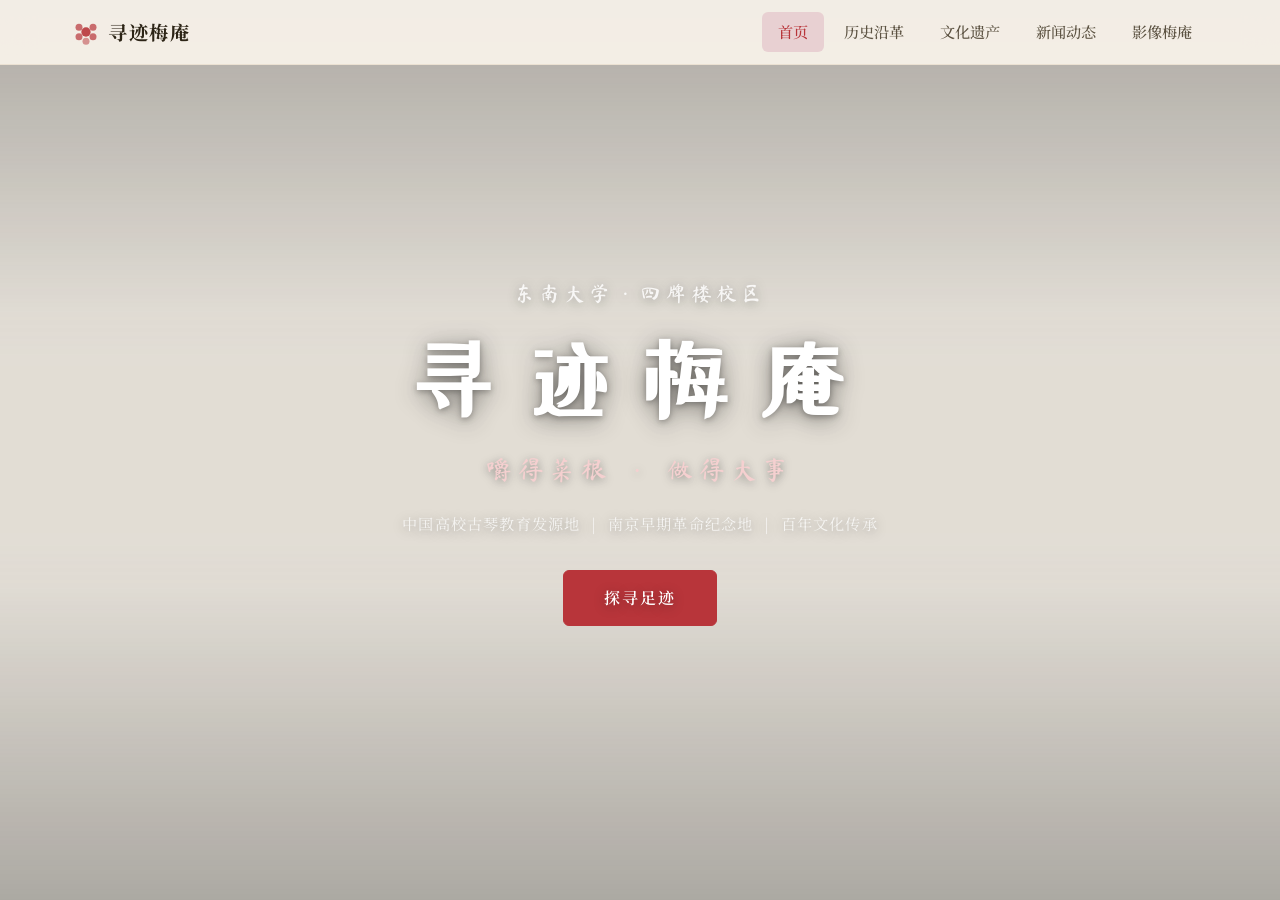
==== commit fa60c2d8: "fix: 分页系统移到CSS末尾+!important，彻底解决优先级冲突" ====
--- a/寻迹梅庵.html
+++ b/寻迹梅庵.html
@@ -8,7 +8,7 @@
   <link rel="preconnect" href="https://fonts.googleapis.com">
   <link rel="preconnect" href="https://fonts.gstatic.com" crossorigin>
   <link href="https://fonts.googleapis.com/css2?family=Noto+Serif+SC:wght@400;500;700;900&family=ZCOOL+XiaoWei&family=Ma+Shan+Zheng&display=swap" rel="stylesheet">
-  <link rel="stylesheet" href="style.css?v=6">
+  <link rel="stylesheet" href="style.css?v=7">
 </head>
 <body>
 
--- a/style.css
+++ b/style.css
@@ -99,28 +99,6 @@
   max-width: 1200px;
   margin: 0 auto;
   padding: 0 var(--space-container);
-}
-
-/* ===== 分页系统 — 每部分独立全屏，只能通过导航切换 ===== */
-.page {
-  display: none;
-  height: calc(100vh - 64px);
-  margin-top: 64px;
-  overflow-y: auto;
-  overflow-x: hidden;
-  scrollbar-width: thin;
-  scrollbar-color: var(--color-ochre-light) transparent;
-}
-
-.page.active {
-  display: block;
-}
-
-/* Hero 是特殊页 — 占满全屏，无内部滚动 */
-.page-hero {
-  height: 100vh;
-  margin-top: 0;
-  overflow: hidden;
 }
 
 .section {
@@ -950,3 +928,40 @@
   .scroll-hint { display: none; }
   *, *::before, *::after { animation-duration: 0.01ms !important; transition-duration: 0.01ms !important; }
 }
+
+/* ============================================================
+   分页系统 — 放在最后，优先级最高
+   用 fixed 定位 + visibility，不碰 display
+   ============================================================ */
+.page {
+  position: fixed !important;
+  top: 0 !important;
+  left: 0 !important;
+  width: 100% !important;
+  height: 100% !important;
+  z-index: -999;
+  visibility: hidden;
+  pointer-events: none;
+  opacity: 0;
+  overflow-y: auto;
+  overflow-x: hidden;
+  padding-top: 64px;
+  scrollbar-width: thin;
+  scrollbar-color: var(--color-ochre-light) transparent;
+  transition: opacity 0.18s;
+  margin: 0 !important;
+}
+
+.page.active {
+  z-index: 1;
+  visibility: visible;
+  pointer-events: auto;
+  opacity: 1;
+}
+
+/* Hero — 占满全屏，无顶部padding，无内部滚动 */
+.page-hero {
+  padding-top: 0 !important;
+  overflow: hidden !important;
+  min-height: auto !important;
+}
